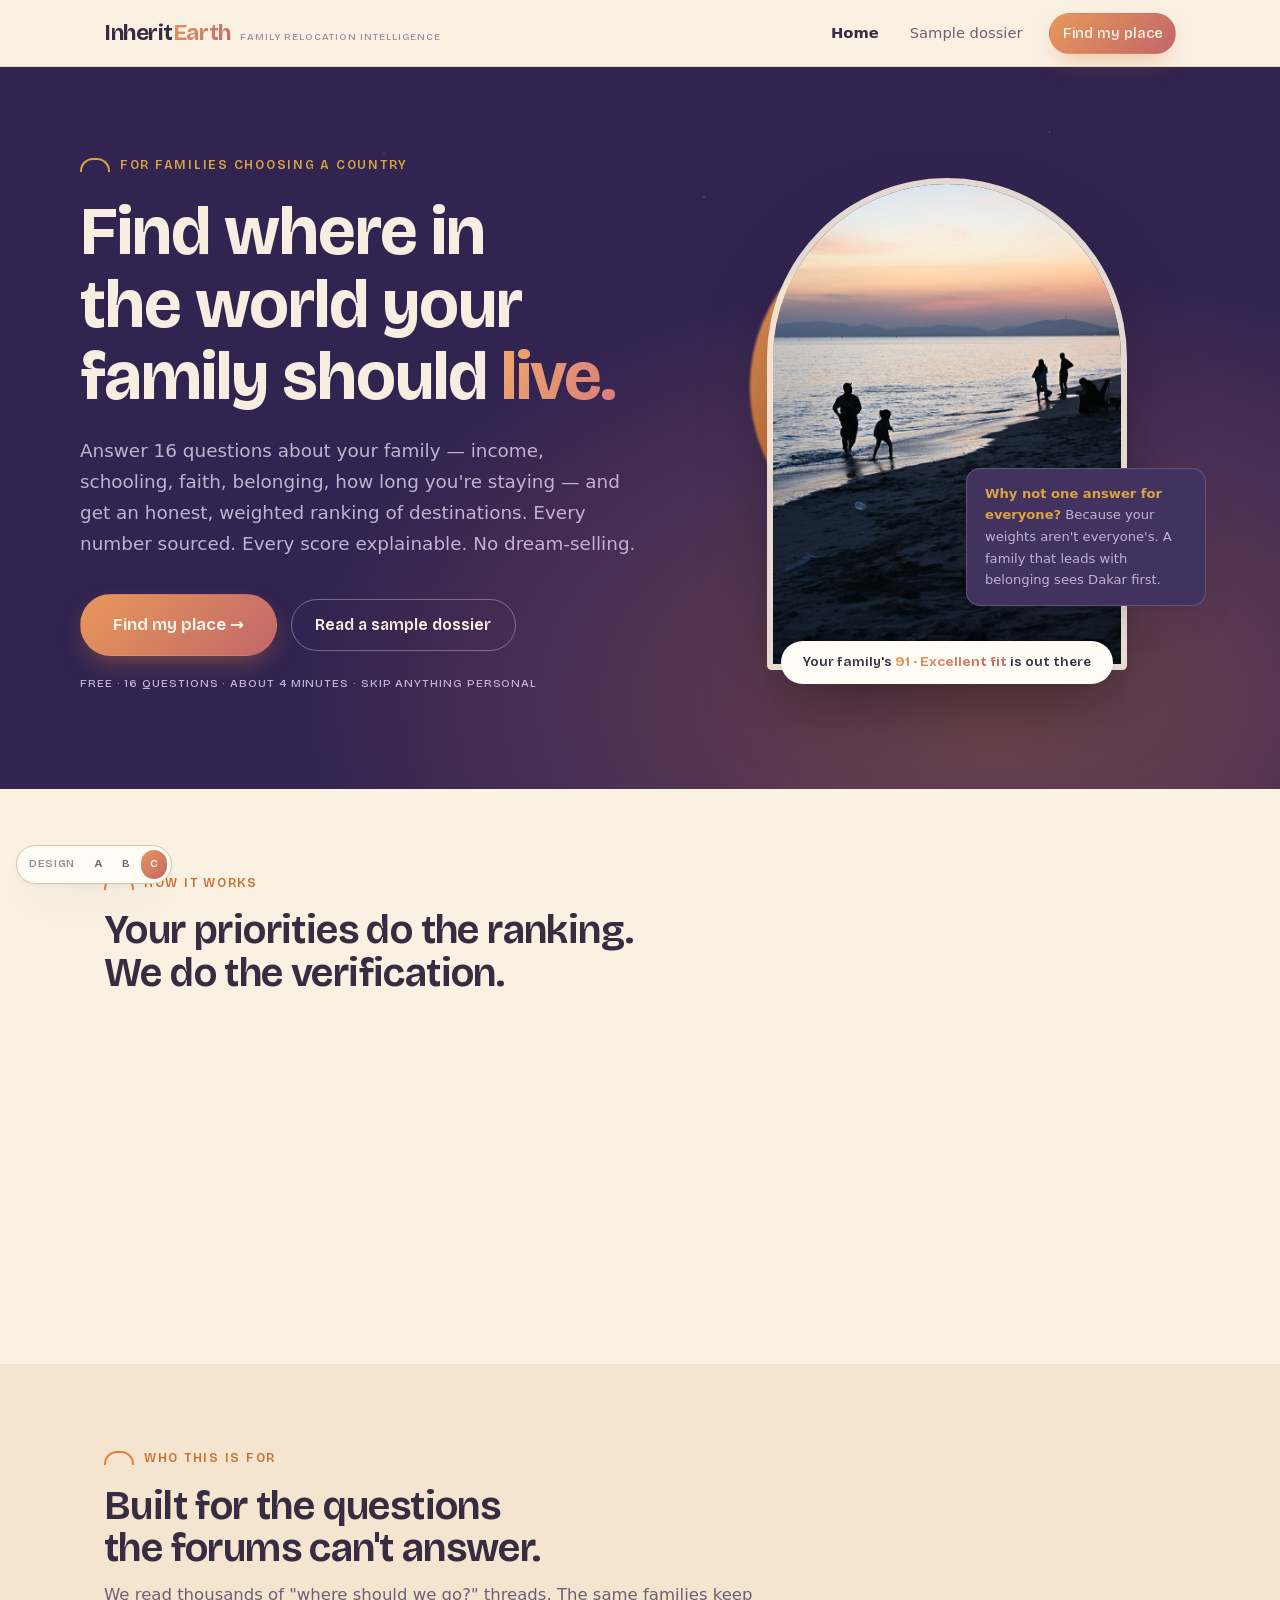
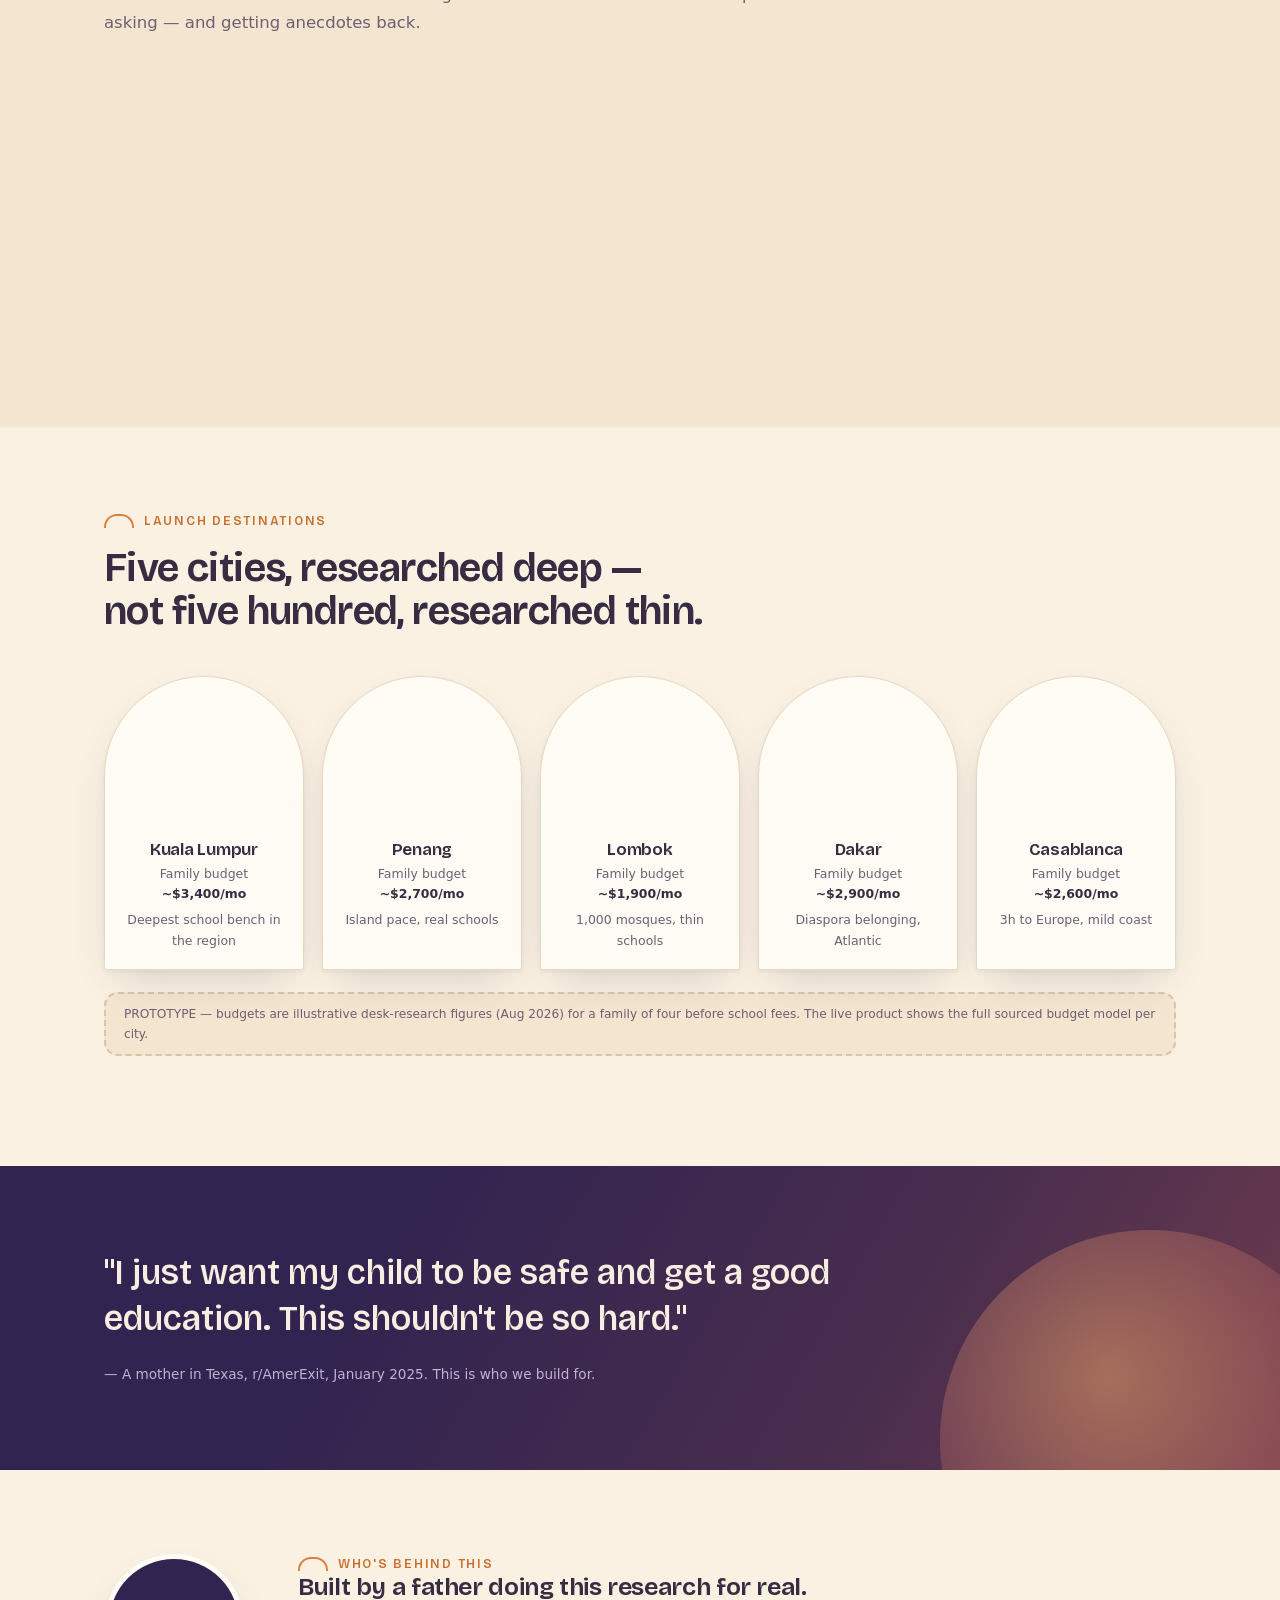
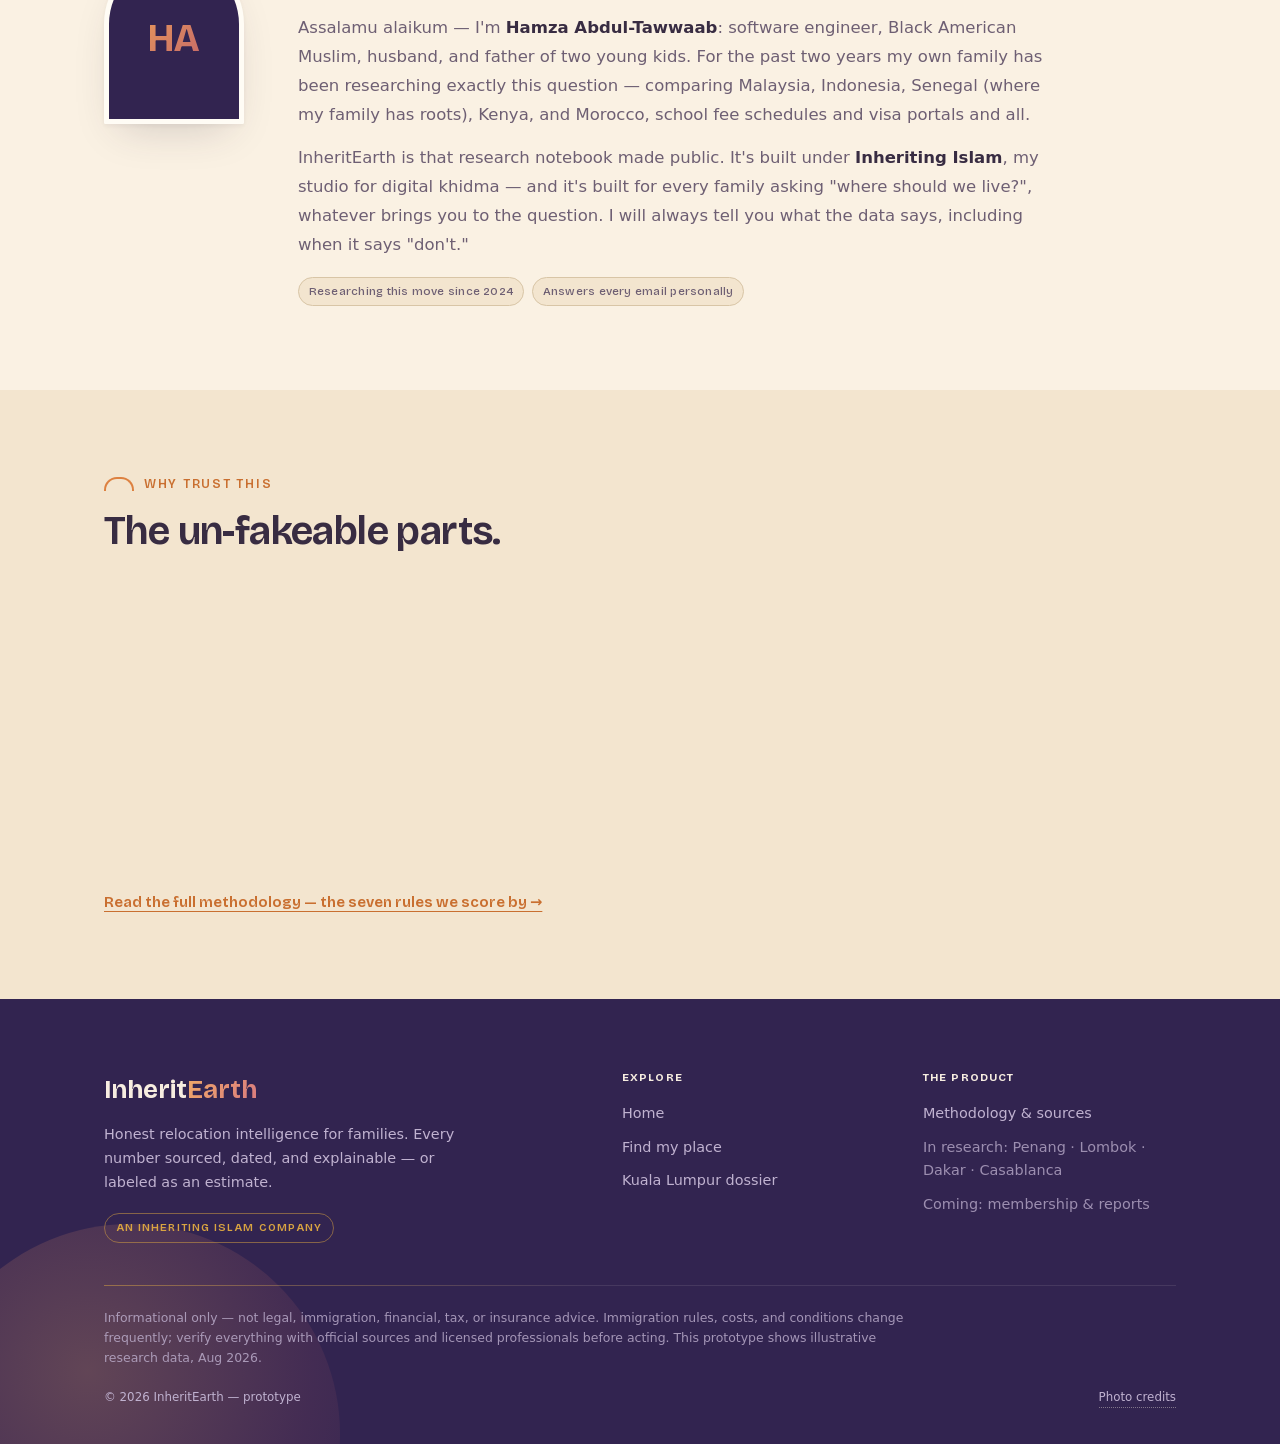
==== v3/index.html @ 04cdaf84 "Two alternate design systems: v2 'Atlas' (dark cartographic + SVG wireframe globe), v3 'Dusk' (maghr" ====
<!doctype html>
<html lang="en">
<head>
<meta charset="utf-8">
<meta name="viewport" content="width=device-width,initial-scale=1">
<title>InheritEarth — Find where in the world your family should live</title>
<meta name="description" content="A personalized relocation intelligence platform for families. Weighted matching across schools, visas, cost, faith community, belonging, healthcare — every number sourced and dated.">
<meta property="og:type" content="website">
<meta property="og:title" content="InheritEarth — Find where in the world your family should live">
<meta property="og:description" content="16 questions. Your priorities. An honest, weighted ranking of destinations — every number sourced and dated. Built for families, including the questions the forums can't answer.">
<meta property="og:url" content="https://inheriting-islam.github.io/inheritearth-prototype/">
<meta property="og:image" content="https://inheriting-islam.github.io/inheritearth-prototype/assets/og.jpg">
<meta property="og:image:width" content="1200">
<meta property="og:image:height" content="630">
<meta name="twitter:card" content="summary_large_image">
<meta name="twitter:title" content="InheritEarth — Find where in the world your family should live">
<meta name="twitter:image" content="https://inheriting-islam.github.io/inheritearth-prototype/assets/og.jpg">
<link rel="icon" href="data:image/svg+xml,<svg xmlns='http://www.w3.org/2000/svg' viewBox='0 0 100 100'><text y='.9em' font-size='90'>🌍</text></svg>">
<link rel="stylesheet" href="styles.css">
<!-- ANALYTICS — uncomment after creating accounts (see README.md):
<script defer data-domain="inheriting-islam.github.io" src="https://plausible.io/js/script.js"></script>
<script>/* PostHog snippet + posthog.init('YOUR_KEY',{api_host:'https://us.i.posthog.com'}) */</script>
-->
</head>
<body class="anim">

<header class="hdr"><div class="wrap hdr-in">
  <button class="logo" data-nav="home" aria-label="InheritEarth home">
    <span class="mark">Inherit<em>Earth</em></span>
    <span class="tag hide-m">Family relocation intelligence</span>
  </button>
  <nav class="nav">
    <button data-nav="home" class="on">Home</button>
    <button data-nav="dossier" class="hide-m">Sample dossier</button>
    <button id="theme-toggle" class="theme-toggle" aria-label="Switch between light and dark theme" title="Switch theme"></button>
    <button data-nav="quiz" class="btn btn-brass" style="margin-left:8px">Find my place</button>
  </nav>
</div></header>

<!-- ============================ HOME ============================ -->
<main id="view-home" class="view active">

  <section class="hero"><div class="wrap hero-in">
    <div>
      <div class="eyebrow">For families choosing a country</div>
      <h1>Find where in the world your family should <em>live.</em></h1>
      <p class="lede">Answer 16 questions about your family — income, schooling, faith, belonging, how long you're staying — and get an honest, weighted ranking of destinations. Every number sourced. Every score explainable. No dream-selling.</p>
      <div class="hero-ctas">
        <button class="btn btn-onever btn-lg" data-nav="quiz">Find my place →</button>
        <button class="btn btn-ghost" data-nav="dossier" style="border-color:rgba(244,239,226,.35);color:var(--on-ever)">Read a sample dossier</button>
      </div>
      <p class="hero-note">FREE · 16 QUESTIONS · ABOUT 4 MINUTES · SKIP ANYTHING PERSONAL</p>
    </div>
    <div class="arch-scene" aria-hidden="true">
      <div class="sun-disc"></div>
      <div class="arch"><img src="../assets/family.jpg" alt=""></div>
      <div class="arch-caption">Your family's <b>91 · Excellent fit</b> is out there</div>
      <div class="hero-badge"><b>Why not one answer for everyone?</b> Because your weights aren't everyone's. A family that leads with belonging sees Dakar first.</div>
    </div>
  </div></section>

  <section class="sec"><div class="wrap">
    <div class="sec-head">
      <div class="eyebrow">How it works</div>
      <h2>Your priorities do the ranking. We do the verification.</h2>
    </div>
    <div class="method">
      <div><b>01 · Answer</b><span>16 questions — family shape, income, schooling, faith, belonging, permanence. Sensitive questions are optional, always.</span></div>
      <div><b>02 · Weigh</b><span>Spend 100 points across 8 pillars. Two families, two different #1s — that's the point.</span></div>
      <div><b>03 · Match</b><span>Cities ranked with the math shown: your points × verified city scores. Deal-breakers exclude cities out loud.</span></div>
      <div><b>04 · Verify</b><span>Every number carries a source and a date. Thin data says "estimated" — it never pretends.</span></div>
    </div>
  </div></section>

  <section class="sec sec-alt"><div class="wrap">
    <div class="sec-head">
      <div class="eyebrow">Who this is for</div>
      <h2>Built for the questions the forums can't answer.</h2>
      <p>We read thousands of "where should we go?" threads. The same families keep asking — and getting anecdotes back.</p>
    </div>
    <div class="who">
      <div class="card"><h3>Muslim families making hijrah</h3>
        <ul><li>Masjid density, Islamic schools, halal-as-default</li><li>"Can we actually stay — and grow old there?"</li><li>Qur'an &amp; Arabic learning for the kids</li></ul></div>
      <div class="card"><h3>Black American families</h3>
        <ul><li>Belonging data from resident families, not tourists</li><li>Schools where your kids are seen, not scrutinized</li><li>Diaspora communities that already exist</li></ul></div>
      <div class="card"><h3>Remote-working parents</h3>
        <ul><li>The real budget — school fees included</li><li>Visas that let kids enroll and spouses work</li><li>Internet, healthcare, and a yard</li></ul></div>
    </div>
  </div></section>

  <section class="sec"><div class="wrap">
    <div class="sec-head">
      <div class="eyebrow">Launch destinations</div>
      <h2>Five cities, researched deep — not five hundred, researched thin.</h2>
    </div>
    <div class="dests">
      <button class="dest" data-nav="dossier"><span class="ph" style="background-image:url('../assets/kl-skyline-sm.jpg')"></span>
        <span class="bd"><h3>Kuala Lumpur</h3><span class="stat">Family budget <b>~$3,400/mo</b></span><span class="stat">Deepest school bench in the region</span></span></button>
      <button class="dest" data-nav="quiz"><span class="ph" style="background-image:url('../assets/penang-sm.jpg')"></span>
        <span class="bd"><h3>Penang</h3><span class="stat">Family budget <b>~$2,700/mo</b></span><span class="stat">Island pace, real schools</span></span></button>
      <button class="dest" data-nav="quiz"><span class="ph" style="background-image:url('../assets/lombok-beach-sm.jpg')"></span>
        <span class="bd"><h3>Lombok</h3><span class="stat">Family budget <b>~$1,900/mo</b></span><span class="stat">1,000 mosques, thin schools</span></span></button>
      <button class="dest" data-nav="quiz"><span class="ph" style="background-image:url('../assets/dakar-sm.jpg')"></span>
        <span class="bd"><h3>Dakar</h3><span class="stat">Family budget <b>~$2,900/mo</b></span><span class="stat">Diaspora belonging, Atlantic</span></span></button>
      <button class="dest" data-nav="quiz"><span class="ph" style="background-image:url('../assets/casablanca-sm.jpg')"></span>
        <span class="bd"><h3>Casablanca</h3><span class="stat">Family budget <b>~$2,600/mo</b></span><span class="stat">3h to Europe, mild coast</span></span></button>
    </div>
    <p class="proto-note" style="margin-top:22px">PROTOTYPE — budgets are illustrative desk-research figures (Aug 2026) for a family of four before school fees. The live product shows the full sourced budget model per city.</p>
  </div></section>

  <section class="sec quoteband"><div class="wrap">
    <blockquote>"I just want my child to be safe and get a good education. This shouldn't be so hard."</blockquote>
    <cite>— A mother in Texas, r/AmerExit, January 2025. This is who we build for.</cite>
  </div></section>

  <section class="sec" id="founder"><div class="wrap founder-in">
    <div class="avatar" aria-hidden="true"><span>HA</span></div>
    <div>
      <div class="eyebrow">Who's behind this</div>
      <h2>Built by a father doing this research for real.</h2>
      <p class="founder-p">Assalamu alaikum — I'm <b>Hamza Abdul-Tawwaab</b>: software engineer, Black American Muslim, husband, and father of two young kids. For the past two years my own family has been researching exactly this question — comparing Malaysia, Indonesia, Senegal (where my family has roots), Kenya, and Morocco, school fee schedules and visa portals and all.</p>
      <p class="founder-p">InheritEarth is that research notebook made public. It's built under <b>Inheriting Islam</b>, my studio for digital khidma — and it's built for every family asking "where should we live?", whatever brings you to the question. I will always tell you what the data says, including when it says "don't."</p>
      <div class="founder-chips">
        <span class="chip">Researching this move since 2024</span>
        <span class="chip">Answers every email personally</span>
      </div>
    </div>
  </div></section>

  <section class="sec sec-alt" id="methodology"><div class="wrap">
    <div class="sec-head">
      <div class="eyebrow">Why trust this</div>
      <h2>The un-fakeable parts.</h2>
    </div>
    <div class="grid3">
      <div class="card"><div class="stepnum">a.</div><h3>Receipts on every number</h3><p>School fees link to the school. Visa rules link to the government. Rents link to real listings. Each with a "verified" date that tells you how fresh it is.</p></div>
      <div class="card"><div class="stepnum">b.</div><h3>Honesty about thin data</h3><p>Where our data is thin — new city, small community sample — the score says "estimated" and the confidence drops. We'd rather rank lower than invent certainty.</p></div>
      <div class="card"><div class="stepnum">c.</div><h3>Exclusions, out loud</h3><p>If a city fails your deal-breakers, we don't quietly bury it. We tell you exactly why: "excluded — no accredited international school verified."</p></div>
    </div>
    <p style="margin-top:26px"><button class="rlink" data-nav="method">Read the full methodology — the seven rules we score by →</button></p>
  </div></section>

  <footer class="ftr"><div class="wrap">
    <div class="ftr-top">
      <div class="ftr-brand">
        <div class="mark">Inherit<em>Earth</em></div>
        <p class="ftr-tag">Honest relocation intelligence for families. Every number sourced, dated, and explainable — or labeled as an estimate.</p>
        <span class="co">An Inheriting Islam company</span>
      </div>
      <nav class="ftr-col" aria-label="Explore">
        <b>Explore</b>
        <button data-nav="home">Home</button>
        <button data-nav="quiz">Find my place</button>
        <button data-nav="dossier">Kuala Lumpur dossier</button>
      </nav>
      <div class="ftr-col">
        <b>The product</b>
        <button data-nav="method">Methodology &amp; sources</button>
        <span>In research: Penang · Lombok · Dakar · Casablanca</span>
        <span>Coming: membership &amp; reports</span>
      </div>
    </div>
    <div class="ftr-div" role="presentation"></div>
    <p class="ftr-legal">Informational only — not legal, immigration, financial, tax, or insurance advice. Immigration rules, costs, and conditions change frequently; verify everything with official sources and licensed professionals before acting. This prototype shows illustrative research data, Aug 2026.</p>
    <div class="ftr-bottom">
      <span>© 2026 InheritEarth — prototype</span>
      <details class="credits">
        <summary>Photo credits</summary>
        <p>Via Wikimedia Commons: Walkerssk (CC0) · IQRemix (CC BY-SA 2.0) · CEphoto, Uwe Aranas (CC BY-SA 3.0) · Milei.vencel (CC BY-SA 3.0) · yeowatzup (CC BY 2.0) · Lasthib (CC0) · Vyacheslav Argenberg (CC BY 4.0) · Jeff Attaway (CC BY 2.0) · Milamber's portfolio (CC BY 2.0) · Timothy A. Gonsalves (CC BY-SA 4.0) · PattayaPatrol (CC BY-SA 4.0) · Jpatokal (CC BY-SA 4.0)</p>
      </details>
    </div>
  </div></footer>
</main>

<!-- ============================ QUIZ ============================ -->
<main id="view-quiz" class="view">
  <div class="qbar"><i id="qbar" style="width:0"></i></div>
  <div class="quiz-shell wrap">
    <div class="qmeta"><span id="qmeta-left"></span><span id="qmeta-right"></span></div>
    <div class="qbody" id="qcontent"></div>
    <div class="qnav">
      <div><button class="btn btn-ghost" id="q-back">← Back</button></div>
      <div id="qnav-right" style="display:flex;gap:14px;align-items:center">
        <button class="qskip" id="q-skip">Prefer not to say — skip</button>
        <button class="btn btn-brass" id="q-next">Continue →</button>
      </div>
    </div>
  </div>
</main>

<!-- ============================ RESULTS ============================ -->
<main id="view-results" class="view"><div id="res-wrap"></div></main>

<!-- ============================ DOSSIER ============================ -->
<main id="view-dossier" class="view">
  <section class="doss-hero" style="background-image:url('../assets/kl-skyline.jpg')"><div class="wrap">
    <div class="eyebrow" style="color:var(--brass)">City dossier · Malaysia</div>
    <h1>Kuala Lumpur</h1>
    <p class="sub">The deepest family toolkit in the Muslim world: 30+ international schools, JCI hospitals, English everywhere, and a visa menu that actually includes families.</p>
    <div class="chips">
      <span class="chip"><span class="tick">✓</span> Updated Aug 2026</span>
      <span class="chip"><span class="tick">✓</span> Human-reviewed Jul 2026</span>
      <span class="chip">Sample dossier — prototype data</span>
    </div>
  </div></section>

  <nav class="subnav"><div class="wrap subnav-in">
    <a href="#d-snapshot">Snapshot</a><a href="#d-budget">Family budget</a><a href="#d-schools">Schools</a><a href="#d-visas">Visas</a><a href="#d-health">Healthcare</a><a href="#d-muslim">Muslim life</a><a href="#d-belong">Belonging</a><a href="#d-honest">The honest take</a>
  </div></nav>

  <section class="dsec" id="d-snapshot"><div class="wrap">
    <div class="eyebrow">Snapshot</div>
    <h2>The numbers a family actually needs first.</h2>
    <div class="stats">
      <div class="stat-t"><div class="n">~$3,400<span style="font-size:1rem;color:var(--ink-3)">/mo</span></div><div class="l">Realistic family-of-4 budget incl. mid-tier int'l school</div><span class="chip"><span class="tick">✓</span> model · Aug 2026</span></div>
      <div class="stat-t"><div class="n">30+</div><div class="l">International schools in metro KL</div><span class="chip">fee database in progress</span></div>
      <div class="stat-t"><div class="n">$900–1,400</div><div class="l">3-bedroom family rental, expat-favorite neighborhoods</div><span class="chip">12 listings sampled</span></div>
      <div class="stat-t"><div class="n">3</div><div class="l">JCI-accredited hospitals with pediatrics + NICU</div><span class="chip"><span class="tick">✓</span> verified</span></div>
    </div>
    <div class="callout"><b>The one number that surprises everyone:</b> housing is cheap; schooling is not. Top-tier international schools run RM80,000–180,000 (~$17k–38k) per child per year. The mid-tier is where most expat families actually land — and that's the tier our budget models use.</div>
  </div></section>

  <section class="dsec" id="d-budget"><div class="wrap">
    <div class="eyebrow">Family budget</div>
    <h2>A real month, family of four.</h2>
    <p class="intro">Two kids in a mid-tier international school, 3BR in a family neighborhood, one car. Western-comfort groceries, not austerity.</p>
    <div class="tbl-wrap"><table>
      <thead><tr><th>Line item</th><th>Notes</th><th style="text-align:right">USD / month</th></tr></thead>
      <tbody>
        <tr><td>Rent — 3BR condo<span class="sub">Mont Kiara / TTDI / Desa ParkCity band</span></td><td>Pool, gym, guarded — standard in this band</td><td class="num">$1,150</td></tr>
        <tr><td>School fees — 2 children<span class="sub">Mid-tier international (annual ÷ 12)</span></td><td>Top tier would add $1,500–2,500/mo</td><td class="num">$1,300</td></tr>
        <tr><td>Groceries &amp; eating out</td><td>Halal is the default, not a hunt</td><td class="num">$620</td></tr>
        <tr><td>Car + fuel + Grab</td><td>KL is a driving city; school-run traffic is real</td><td class="num">$260</td></tr>
        <tr><td>Utilities, internet, phones</td><td>500Mbps fibre widely available</td><td class="num">$150</td></tr>
        <tr><td>Health insurance — family</td><td>Regional private plan, mid coverage</td><td class="num">$240</td></tr>
        <tr><td>Everything else<span class="sub">Activities, help, buffer</span></td><td></td><td class="num">$300</td></tr>
        <tr class="total"><td>Realistic total</td><td>Without international school: ~$2,450</td><td class="num">~$4,020</td></tr>
      </tbody>
    </table></div>
    <p class="proto-note">PROTOTYPE FIGURES — desk research, Aug 2026. Live product: every line links to its listing sample or fee schedule, with history.</p>
  </div></section>

  <section class="dsec" id="d-schools"><div class="wrap">
    <div class="eyebrow">Schools</div>
    <h2>The deepest school bench in the region — priced in tiers.</h2>
    <div class="tbl-wrap"><table>
      <thead><tr><th>School</th><th>Curriculum</th><th>Character</th><th style="text-align:right">Annual fees*</th></tr></thead>
      <tbody>
        <tr><td>Alice Smith School<span class="sub">Est. 1946</span></td><td>British</td><td>The legacy name; long waitlists</td><td class="num">RM 90k–160k</td></tr>
        <tr><td>ISKL<span class="sub">Ampang Hilir</span></td><td>American / IB</td><td>Biggest campus, strongest IB results</td><td class="num">RM 120k–190k</td></tr>
        <tr><td>Garden International</td><td>British</td><td>Academic, Mont Kiara convenience</td><td class="num">RM 75k–145k</td></tr>
        <tr><td>Nexus International</td><td>IB</td><td>Tech-forward, boarding option</td><td class="num">RM 60k–120k</td></tr>
        <tr><td>Sri KL / Nobel band<span class="sub">The value tier</span></td><td>British / national+</td><td>Where budget-minded expats actually enroll</td><td class="num">RM 25k–45k</td></tr>
        <tr><td>International Islamic School<span class="sub">IIUM-linked</span></td><td>Cambridge + Islamic studies</td><td>Qur'an, Arabic, and IGCSEs under one roof</td><td class="num">RM 18k–32k</td></tr>
      </tbody>
    </table></div>
    <p class="proto-note">*Ranges from published 2026–27 fee schedules and school contact, rounded — always confirm with the school. Live product: full sortable database, USD toggle, enrollment fees included.</p>
    <div class="callout"><b>The hack the forums whisper:</b> licensed teachers get major tuition discounts — sometimes free places — for their own children at hiring schools. If one parent can teach, the math changes completely.</div>
  </div></section>

  <section class="dsec" id="d-visas"><div class="wrap">
    <div class="eyebrow">Visas &amp; residency</div>
    <h2>Three real routes for families — and what each is for.</h2>
    <div class="visa-cards">
      <div class="vcard"><h3>MM2H (Silver) <span class="fit">Long-haul families</span></h3>
        <ul><li>Fixed deposit: <b>US$150,000</b></li><li>Pass length: <b>5 years, renewable</b></li><li>Kids can study: <b>Yes</b></li><li>Spouse can work: <b>No (separate permit)</b></li><li>Path to PR: <b>Discretionary, slow</b></li></ul>
        <span class="chip"><span class="tick">✓</span> Verify · official MM2H portal ↗</span></div>
      <div class="vcard"><h3>DE Rantau <span class="fit">Remote workers</span></h3>
        <ul><li>Income floor: <b>~US$24,000/yr</b> (remote)</li><li>Pass length: <b>12 months, renewable once</b></li><li>Dependents: <b>Yes</b></li><li>Kids can study: <b>Yes (int'l schools)</b></li><li>Path to PR: <b>None — a trial run, not a home</b></li></ul>
        <span class="chip"><span class="tick">✓</span> Verify · MDEC DE Rantau ↗</span></div>
      <div class="vcard"><h3>Employment Pass <span class="fit no">If you're hired</span></h3>
        <ul><li>Requires: <b>Malaysian employer sponsor</b></li><li>Dependents: <b>Yes, with schooling</b></li><li>Spouse work: <b>Possible via own permit</b></li><li>Stability: <b>Tied to the job</b></li></ul>
        <span class="chip"><span class="tick">✓</span> Verify · ESD Malaysia ↗</span></div>
    </div>
    <div class="callout"><b>The permanence question, answered straight:</b> Malaysia will let your family live well for decades — but permanent residency is discretionary and citizenship is rare. If "we need somewhere we can grow old with certainty" is your deal-breaker, weight residency high and read your results accordingly. We will never blur this.</div>
  </div></section>

  <section class="dsec" id="d-health"><div class="wrap">
    <div class="eyebrow">Healthcare</div>
    <h2>The region's safety net — in English.</h2>
    <div class="two-col">
      <div class="card"><h3>What we verified</h3><p>Gleneagles KL, Prince Court, and Pantai carry JCI accreditation with 24/7 pediatric emergency, NICU capability, and English-speaking staff. Routine pediatric visits run $15–40; a family regional insurance plan $200–300/month. Medical tourism volume keeps standards market-tested.</p></div>
      <div class="card"><h3>What to weigh</h3><p>Public hospitals are competent but crowded and Bahasa-first. Complex chronic care means the private system — insure accordingly. Haze weeks (usually Sep–Oct) matter for asthmatic kids; we track AQI seasonality in the live product.</p></div>
    </div>
  </div></section>

  <section class="dsec" id="d-muslim"><div class="wrap">
    <div class="eyebrow">Muslim life</div>
    <h2>Not accommodation — atmosphere.</h2>
    <div class="two-col">
      <div>
        <p class="intro" style="margin-bottom:14px">The azan is ambient. Halal is the default at every table. Eid empties the city twice a year, schools plan around Ramadan, and every neighborhood keeps a surau within walking distance. For families coming from places where practicing takes planning, the change is the point.</p>
        <div class="commrep" style="margin-top:8px">
          <div class="head"><h3>What families report</h3><span class="chip">Compiled from first-person accounts in public communities, 2023–26 · resident survey underway</span></div>
          <blockquote>"My kids learned more Qur'an in one year of school here than in five years of weekend classes back home."</blockquote>
          <p class="attr">US family, 3 years in KL — community interview</p>
          <blockquote>"There are tons of masjids, halal food everywhere... if you have any questions about Malaysia, you can ask me."</blockquote>
          <p class="attr">Malaysian local, r/MuslimLounge thread, 2023</p>
        </div>
      </div>
      <div><img src="../assets/masjid.jpg" alt="Putra Mosque, Putrajaya" style="border-radius:14px;height:100%;object-fit:cover" loading="lazy"></div>
    </div>
  </div></section>

  <section class="dsec" id="d-belong"><div class="wrap">
    <div class="eyebrow">Belonging</div>
    <h2>The Black-family experience, reported by Black families.</h2>
    <div class="commrep">
      <div class="head"><h3>Community-reported — not a score we invented</h3><span class="chip warn">9 sourced public accounts so far · below our n=10 scoring bar — shown as testimony, not a number</span></div>
      <p style="color:var(--ink-2);font-size:.95rem;margin-bottom:6px">What those accounts describe: curiosity more than hostility; an American accent that reads before skin color in most interactions; a small but real Black American community anchored around int'l schools and remote-work circles. Colorism exists in local contexts — described as "noticed, not targeted." Resident interviews are underway before this ever becomes a scored pillar.</p>
      <blockquote>"It's the difference between someone hating you and being annoyed by you... they won't need to hear you speak."</blockquote>
      <p class="attr">Comparative framing from a Black American expat discussion, r/AmerExit, 2024</p>
    </div>
  </div></section>

  <section class="dsec" id="d-honest"><div class="wrap">
    <div class="honest">
      <h3>The honest take — what the brochures skip</h3>
      <p>The heat is not a vibe, it's a constraint: outdoor life happens before 10am and after 5pm, and one family in our threads left after six months because of it. Traffic will shape where you live more than any neighborhood ranking — pick the school first, then live near it. Top-tier school fees rival Western private schools, and they rise every year. And you will likely always be a resident, not a citizen: Malaysia is generous with welcome and stingy with permanence.</p>
      <p>If those four things are priced in, almost every family we've studied who chose KL stayed — or left for Penang.</p>
    </div>
    <div class="doss-cta">
      <button class="btn btn-brass btn-lg" data-nav="quiz">See how KL scores for <em style="font-style:italic">your</em> family →</button>
      <span class="chip"><span class="tick">✓</span> Every claim above gets a source link in the live product</span>
    </div>
  </div></section>
</main>

<!-- ============================ METHODOLOGY ============================ -->
<main id="view-method" class="view">
  <section class="meth-hero"><div class="wrap">
    <div class="eyebrow" style="color:var(--brass)">Methodology &amp; sources</div>
    <h1>The rules we score by.</h1>
    <p>A ranking you can't interrogate is a vibe with decimals. These are the operating rules behind every number on this site — they are the product.</p>
  </div></section>
  <section class="sec"><div class="wrap">
    <div class="rule"><span class="no">01</span><div><h3>Your weights do the ranking — we never editorialize the order.</h3><p>Every match score is your 100-point allocation multiplied by city pillar scores, summed. Two families get two different rankings from identical data. The math is shown on every card under "Why this score?" — no hidden adjustments, no sponsored placement, ever.</p></div></div>
    <div class="rule"><span class="no">02</span><div><h3>Every fact carries a source and a date.</h3><p>Visa rules cite the government portal. School fees cite the school's published schedule. Rents cite sampled listings. Each carries a "verified" date; when a fact ages past our freshness bar — 6 months for visas, 12 for fees and healthcare — it's flagged stale until re-checked by a human.</p></div></div>
    <div class="rule"><span class="no">03</span><div><h3>Thin data says so. Out loud.</h3><p>Where our data is thin, the score is labeled "estimated," drawn with a hatched bar, and the city's confidence rating drops. We'd rather rank lower than invent certainty. Missing data is never silently scored as average-and-hidden.</p></div></div>
    <div class="rule"><span class="no">04</span><div><h3>Lived-experience data needs at least 10 independent reports before it becomes a number.</h3><p>Community experience — Muslim life quality, Black-family belonging — is real data, but below 10 independent resident reports we show testimony with sourcing, never a score. Above the bar, the count and date range are displayed with the number.</p></div></div>
    <div class="rule"><span class="no">05</span><div><h3>Deal-breakers exclude cities publicly.</h3><p>If a destination fails your hard constraints — no accredited international school, budget exceeded with school fees included — it's excluded with the exact reason stated, not quietly dropped. An excluded city with a great score is our honesty working as intended.</p></div></div>
    <div class="rule"><span class="no">06</span><div><h3>We publish information, not advice.</h3><p>Nothing here is legal, immigration, tax, or financial advice, and match results are destinations to research — not visas you qualify for. For your specific case, always verify with official sources and licensed professionals. We link both, everywhere.</p></div></div>
    <div class="rule"><span class="no">07</span><div><h3>Prototype status, stated plainly.</h3><p>This is a working prototype: five launch cities, scores built from desk research (Aug 2026), quotes drawn from cited public community threads, resident survey in progress. Anything not yet verified to the standard above is labeled — and the live product ships with the receipts visible on every number.</p></div></div>
    <div class="doss-cta" style="padding-top:26px"><button class="btn btn-brass btn-lg" data-nav="quiz">See it work — find my place →</button></div>
  </div></section>
</main>

<nav class="vswitch" aria-label="Design versions"><span>Design</span><a href="../">A</a><a href="../v2/">B</a><a href="./" class="cur">C</a></nav>
<div class="toast" id="toast" role="status"></div>
<script src="../src/app.js"></script>
</body>
</html>
---- v3/styles.css ----
/* ============ InheritEarth — VERSION C "DUSK" ============
   Committed light. Maghrib palette: sand paper, indigo-plum dusk, apricot & rose.
   Bricolage Grotesque display, arches, pills, soft depth. Human and hopeful. */
:root{
  --bg:#FAF1E3; --alt:#F3E5CF; --card:#FFFCF5;
  --ink:#382C42; --ink-2:#6E5F73; --ink-3:#9A8C9E;
  --dusk:#322450; --dusk-2:#42325F; --on-dusk:#F7EDE0; --on-dusk-2:#C0B2D0;
  --apricot:#DD8140; --apricot-2:#C96F30; --rose:#C2666A; --gold:#D9A441;
  --line:#E8D9C0; --line-2:#D8C5A6;
  --ok:#4E8F5B; --warn:#B4593A; --mute:#9A8C9E;
  --r:22px; --r-sm:14px;
  --shadow:0 2px 4px rgba(56,44,66,.05),0 18px 44px -16px rgba(56,44,66,.22);
  --disp:'Bricolage Grotesque',system-ui,sans-serif;
  --sans:system-ui,-apple-system,'Segoe UI',sans-serif;
  --sun:linear-gradient(135deg,#E8985A,#C2666A);
}
@font-face{font-family:'Bricolage Grotesque';src:url('../assets/bricolage.woff2') format('woff2');font-weight:300 800;font-display:swap}

*{box-sizing:border-box;margin:0}
html{scroll-behavior:smooth}
html,body{overflow-x:clip}
body{background:var(--bg);color:var(--ink);font-family:var(--sans);font-size:16.5px;line-height:1.65;-webkit-font-smoothing:antialiased}
img{max-width:100%;display:block}
a{color:var(--apricot-2)}
button{font:inherit;cursor:pointer;color:inherit;background:none;border:0}
h1,h2,h3{font-family:var(--disp);font-weight:640;line-height:1.06;text-wrap:balance;letter-spacing:-.015em}
.wrap{max-width:1120px;margin:0 auto;padding:0 24px}
.view{display:none}.view.active{display:block}
:focus-visible{outline:3px solid var(--apricot);outline-offset:2px;border-radius:8px}
@media (prefers-reduced-motion: reduce){*,*::before,*::after{animation:none!important;transition:none!important}}
.theme-toggle{display:none}

/* ---- soft primitives ---- */
.chip{display:inline-flex;align-items:center;gap:.45em;font-family:var(--disp);font-weight:500;font-size:.72rem;letter-spacing:.02em;color:var(--ink-2);background:var(--alt);border:1px solid var(--line-2);border-radius:999px;padding:.32em .85em;white-space:nowrap}
.chip .tick{color:var(--ok);font-weight:700}
.chip.warn{color:var(--warn)}
.eyebrow{font-family:var(--disp);font-weight:600;font-size:.78rem;letter-spacing:.14em;text-transform:uppercase;color:var(--apricot-2);display:flex;align-items:center;gap:.8em}
.eyebrow::before{content:"";width:26px;height:12px;border-radius:13px 13px 0 0;border:2.5px solid var(--apricot);border-bottom:0}
.conf{display:inline-block;font-family:var(--disp);font-weight:500;font-size:.7rem;padding:.2em .7em;border-radius:999px;border:1.5px solid var(--line-2)}
.conf.hi{color:var(--ok);border-color:color-mix(in srgb,var(--ok) 50%,transparent)}
.conf.med{color:var(--warn);border-color:color-mix(in srgb,var(--warn) 50%,transparent)}
.conf.lo{color:var(--mute)}

/* ---- header ---- */
.hdr{position:sticky;top:0;z-index:50;background:color-mix(in srgb,var(--bg) 90%,transparent);backdrop-filter:blur(10px);border-bottom:1px solid var(--line)}
.hdr-in{display:flex;align-items:center;justify-content:space-between;height:66px}
.logo{display:flex;align-items:baseline;gap:.55em;padding:0}
.logo .mark{font-family:var(--disp);font-weight:700;font-size:1.4rem;letter-spacing:-.02em}
.logo .mark em{font-style:normal;background:var(--sun);-webkit-background-clip:text;background-clip:text;color:transparent}
.logo .tag{font-family:var(--disp);font-weight:500;font-size:.62rem;letter-spacing:.1em;text-transform:uppercase;color:var(--ink-3)}
.nav{display:flex;gap:6px;align-items:center}
.nav button{padding:.5em .85em;border-radius:999px;color:var(--ink-2);font-size:.92rem;font-weight:500}
.nav button:hover{color:var(--ink);background:var(--alt)}
.nav button.on{color:var(--ink);font-weight:650}
.btn{display:inline-flex;align-items:center;justify-content:center;gap:.5em;border-radius:999px;padding:.78em 1.5em;font-weight:650;font-size:.98rem;font-family:var(--disp);border:1.5px solid transparent;transition:transform .15s ease,box-shadow .15s ease}
.btn:hover{transform:translateY(-1px)}
.btn:active{transform:translateY(1px)}
.btn-brass,.nav button.btn-brass{background:var(--sun);color:#FFF6EA;box-shadow:0 10px 24px -8px rgba(221,129,64,.5)}
.btn-brass:hover,.nav button.btn-brass:hover{color:#FFF6EA;filter:brightness(1.05)}
.btn-onever{background:var(--sun);color:#FFF6EA;box-shadow:0 10px 24px -8px rgba(221,129,64,.5)}
.btn-onever:hover{filter:brightness(1.05)}
.btn-ghost{border-color:var(--line-2);color:var(--ink)}
.btn-ghost:hover{background:var(--alt)}
.btn-lg{padding:.95em 1.9em;font-size:1.05rem}

/* ---- hero: dusk sky with sun + arch ---- */
.hero{background:var(--dusk);color:var(--on-dusk);position:relative;overflow:hidden}
.hero::before{content:"";position:absolute;inset:0;background:
  radial-gradient(1000px 620px at 78% 88%,rgba(221,129,64,.34),rgba(194,102,106,.16) 45%,transparent 70%),
  radial-gradient(2px 2px at 12% 22%,rgba(247,237,224,.6),transparent 55%),
  radial-gradient(1.5px 1.5px at 30% 12%,rgba(247,237,224,.5),transparent 55%),
  radial-gradient(2px 2px at 55% 18%,rgba(247,237,224,.4),transparent 55%),
  radial-gradient(1.5px 1.5px at 82% 9%,rgba(247,237,224,.5),transparent 55%),
  radial-gradient(2px 2px at 68% 30%,rgba(247,237,224,.35),transparent 55%)}
.hero-in{position:relative;display:grid;grid-template-columns:1.05fr .95fr;gap:56px;padding:88px 0 96px;align-items:center}
.hero .eyebrow{color:var(--gold)}
.hero .eyebrow::before{border-color:var(--gold)}
.hero h1{font-size:clamp(2.6rem,5.6vw,4.3rem);margin:20px 0 22px;font-weight:700}
.hero h1 em{font-style:normal;background:linear-gradient(120deg,#F0A868,#D97B7F);-webkit-background-clip:text;background-clip:text;color:transparent}
.hero .lede{font-size:1.15rem;line-height:1.68;color:var(--on-dusk-2);max-width:32em;margin-bottom:34px}
.hero-ctas{display:flex;gap:14px;flex-wrap:wrap;align-items:center}
.hero-ctas .btn-ghost{border-color:rgba(247,237,224,.35)!important;color:var(--on-dusk)!important}
.hero-note{font-family:var(--disp);font-weight:500;font-size:.72rem;letter-spacing:.08em;color:var(--on-dusk-2);margin-top:18px;text-transform:uppercase}
/* arch composition */
.arch-scene{position:relative;display:flex;justify-content:center;min-height:480px;align-items:flex-end}
.sun-disc{position:absolute;width:340px;height:340px;border-radius:50%;background:radial-gradient(circle at 40% 35%,#F2B078,#DD8140 55%,#C2666A);top:8%;left:50%;transform:translateX(-58%);filter:blur(1px);opacity:.95;animation:sunrise 2.2s ease-out}
@keyframes sunrise{from{transform:translateX(-58%) translateY(60px);opacity:0}to{transform:translateX(-58%) translateY(0);opacity:.95}}
.arch{position:relative;width:min(360px,86%);aspect-ratio:3/4.1;border-radius:999px 999px 26px 26px;overflow:hidden;border:6px solid rgba(247,237,224,.9);box-shadow:0 40px 80px -24px rgba(0,0,0,.55)}
.arch img{width:100%;height:100%;object-fit:cover}
.arch-caption{position:absolute;bottom:-14px;left:50%;transform:translateX(-50%);background:var(--card);color:var(--ink);border-radius:999px;padding:10px 22px;font-family:var(--disp);font-weight:600;font-size:.85rem;box-shadow:var(--shadow);white-space:nowrap}
.arch-caption b{background:var(--sun);-webkit-background-clip:text;background-clip:text;color:transparent}
.hero-badge{position:absolute;right:-6px;bottom:64px;background:var(--dusk-2);border:1px solid rgba(247,237,224,.18);color:var(--on-dusk-2);border-radius:var(--r-sm);padding:14px 18px;font-size:.82rem;max-width:240px;box-shadow:var(--shadow)}
.hero-badge b{color:var(--gold)}

/* ---- sections ---- */
.sec{padding:84px 0}
.sec-head{max-width:660px;margin-bottom:44px}
.sec-head h2{font-size:clamp(1.8rem,3.4vw,2.5rem);margin-top:16px}
.sec-head p{color:var(--ink-2);margin-top:12px}
.sec-alt{background:var(--alt)}
.grid3{display:grid;grid-template-columns:repeat(3,1fr);gap:22px}
.card{background:var(--card);border:1px solid var(--line);border-radius:var(--r);padding:28px;box-shadow:var(--shadow)}
.card h3{font-size:1.2rem;margin-bottom:10px}
.card p{color:var(--ink-2);font-size:.95rem}
.stepnum{font-family:var(--disp);font-weight:700;font-size:1.5rem;background:var(--sun);-webkit-background-clip:text;background-clip:text;color:transparent;margin-bottom:12px}
.method{display:grid;grid-template-columns:repeat(4,1fr);gap:18px}
.method>div{background:var(--card);border:1px solid var(--line);border-radius:var(--r);padding:24px;box-shadow:var(--shadow)}
.method b{display:block;font-family:var(--disp);font-weight:700;font-size:.78rem;letter-spacing:.08em;text-transform:uppercase;background:var(--sun);-webkit-background-clip:text;background-clip:text;color:transparent;margin-bottom:8px}
.method span{font-size:.9rem;color:var(--ink-2)}
.who{display:grid;grid-template-columns:repeat(3,1fr);gap:22px}
.who .card{border-radius:999px 999px var(--r) var(--r);padding-top:40px;text-align:center}
.who ul{margin:14px 0 0;padding:0;list-style:none;display:grid;gap:8px;text-align:left}
.who li{font-size:.9rem;color:var(--ink-2);padding-left:1.3em;position:relative}
.who li::before{content:"☾";position:absolute;left:0;color:var(--apricot);font-size:.8em;top:.2em}
.dests{display:grid;grid-template-columns:repeat(5,1fr);gap:18px}
.dest{background:var(--card);border:1px solid var(--line);border-radius:999px 999px var(--r) var(--r);overflow:hidden;text-align:center;padding:0 0 6px;display:flex;flex-direction:column;box-shadow:var(--shadow);transition:transform .18s ease}
.dest:hover{transform:translateY(-5px)}
.dest .ph{height:150px;background-size:cover;background-position:center}
.dest .bd{padding:14px 14px 12px;display:grid;gap:5px}
.dest h3{font-size:1.05rem}
.dest .stat{font-size:.78rem;color:var(--ink-2)}
.dest .stat b{color:var(--ink)}
.quoteband{background:linear-gradient(120deg,var(--dusk) 30%,#4A2E4E 70%,#6E3B4C);color:var(--on-dusk);position:relative;overflow:hidden}
.quoteband::before{content:"";position:absolute;right:-80px;bottom:-180px;width:420px;height:420px;border-radius:50%;background:radial-gradient(circle at 40% 35%,rgba(240,168,104,.5),rgba(194,102,106,.25) 60%,transparent)}
.quoteband blockquote{font-family:var(--disp);font-weight:560;font-size:clamp(1.5rem,3vw,2.15rem);line-height:1.32;max-width:22em;position:relative}
.quoteband cite{display:block;margin-top:22px;font-style:normal;font-size:.85rem;color:var(--on-dusk-2);position:relative}
/* founder */
.founder-in{display:grid;grid-template-columns:150px 1fr;gap:44px;align-items:start}
.avatar{width:140px;height:170px;border-radius:999px 999px 18px 18px;background:var(--dusk);display:flex;align-items:center;justify-content:center;box-shadow:var(--shadow);border:5px solid var(--card)}
.avatar span{font-family:var(--disp);font-weight:700;font-size:2.4rem;background:var(--sun);-webkit-background-clip:text;background-clip:text;color:transparent}
.founder-p{color:var(--ink-2);max-width:46em;margin-top:14px;line-height:1.75}
.founder-p b{color:var(--ink)}
.founder-chips{display:flex;gap:8px;flex-wrap:wrap;margin-top:18px}
.rlink{color:var(--apricot-2);font-weight:650;font-family:var(--disp);font-size:.92rem;text-decoration:underline;text-underline-offset:4px;padding:0}

/* ---- quiz ---- */
.quiz-shell{min-height:calc(100vh - 66px);display:flex;flex-direction:column}
.qbar{height:5px;background:var(--alt)}
.qbar i{display:block;height:100%;background:var(--sun);border-radius:0 3px 3px 0;transition:width .35s ease}
.qmeta{display:flex;justify-content:space-between;align-items:center;padding:18px 0 0;font-family:var(--disp);font-weight:600;font-size:.74rem;letter-spacing:.1em;text-transform:uppercase;color:var(--ink-3)}
.qmeta .stage{color:var(--apricot-2)}
.qbody{flex:1;display:flex;flex-direction:column;justify-content:center;padding:34px 0 30px;max-width:760px;margin:0 auto;width:100%}
.qbody h2{font-size:clamp(1.6rem,3.5vw,2.4rem);margin-bottom:10px}
.qhelp{color:var(--ink-2);margin-bottom:26px;max-width:38em}
.qhelp .consent{display:block;margin-top:8px;font-size:.82rem;color:var(--ink-3);border-left:3px solid var(--apricot);padding-left:10px;border-radius:2px}
.opts{display:grid;gap:12px}
.opts.cols{grid-template-columns:1fr 1fr}
.opt{background:var(--card);border:2px solid var(--line);border-radius:var(--r-sm);padding:16px 18px;text-align:left;display:flex;gap:14px;align-items:flex-start;transition:border-color .12s,transform .12s;box-shadow:var(--shadow)}
.opt:hover{border-color:var(--apricot);transform:translateY(-1px)}
.opt.sel{border-color:var(--apricot);background:color-mix(in srgb,var(--apricot) 7%,var(--card))}
.opt .k{font-family:var(--disp);font-weight:600;font-size:.72rem;color:var(--ink-3);border:1.5px solid var(--line-2);border-radius:8px;padding:.15em .55em;margin-top:.2em}
.opt.sel .k{color:#fff;background:var(--sun);border-color:transparent}
.opt b{display:block;font-size:.98rem}
.opt span.sub{display:block;font-size:.82rem;color:var(--ink-2);margin-top:2px}
.qnav{display:flex;justify-content:space-between;align-items:center;padding:22px 0 40px;max-width:760px;margin:0 auto;width:100%}
.qskip{color:var(--ink-3);text-decoration:underline;text-underline-offset:3px;font-size:.88rem}
.wgrid{display:grid;gap:10px}
.wrow{display:grid;grid-template-columns:1fr auto;gap:14px;align-items:center;background:var(--card);border:1px solid var(--line);border-radius:var(--r-sm);padding:12px 16px;box-shadow:var(--shadow)}
.wrow .nm{font-size:.92rem;font-weight:650;font-family:var(--disp)}
.wrow .nm span{display:block;font-weight:400;font-family:var(--sans);font-size:.76rem;color:var(--ink-3)}
.wctl{display:flex;align-items:center;gap:10px}
.wctl button{width:32px;height:32px;border-radius:50%;border:1.5px solid var(--line-2);background:var(--alt);font-weight:700}
.wctl button:hover{border-color:var(--apricot);color:var(--apricot-2)}
.wctl .pts{font-variant-numeric:tabular-nums;font-family:var(--disp);font-weight:700;width:2.4em;text-align:center;font-size:1rem}
.wtotal{display:flex;justify-content:space-between;align-items:center;font-family:var(--disp);font-weight:600;font-size:.82rem;margin-top:14px;padding:12px 18px;border-radius:999px;border:2px dashed var(--line-2)}
.wtotal.bad{color:var(--warn);border-color:var(--warn)}
.wtotal.good{color:var(--ok);border-color:var(--ok)}

/* ---- results ---- */
.res-head{padding:56px 0 8px}
.res-head h1{font-size:clamp(2rem,4.2vw,3rem);margin:14px 0 10px}
.res-head p{color:var(--ink-2);max-width:44em}
.profile{display:flex;gap:8px;flex-wrap:wrap;margin-top:18px}
.rcards{display:grid;gap:22px;padding:34px 0 10px}
.rcard{background:var(--card);border:1px solid var(--line);border-radius:var(--r);box-shadow:var(--shadow);overflow:hidden}
.rcard-in{display:grid;grid-template-columns:210px 1fr}
.rcard .ph{background-size:cover;background-position:center;min-height:100%;border-radius:0 120px 120px 0}
.rcard .bd{padding:26px 30px}
.rtop{display:flex;align-items:baseline;gap:14px;flex-wrap:wrap}
.rank{font-family:var(--disp);font-weight:700;font-size:1.3rem;background:var(--sun);-webkit-background-clip:text;background-clip:text;color:transparent}
.rcard h3{font-size:1.55rem}
.rcard .country{color:var(--ink-3);font-size:.9rem}
.rcard .country b{color:var(--apricot-2)}
.rmatch{margin-left:auto;text-align:right}
.rmatch .pct{font-family:var(--disp);font-weight:700;font-size:2.1rem;background:var(--sun);-webkit-background-clip:text;background-clip:text;color:transparent;line-height:1}
.rwhy{margin:12px 0 16px;color:var(--ink-2);font-size:.95rem;max-width:56em}
.rwhy b{color:var(--ink)}
.pillars{display:grid;grid-template-columns:1fr 1fr;gap:9px 26px}
.prow{display:grid;grid-template-columns:110px 1fr 30px;gap:10px;align-items:center}
.prow .lbl{font-family:var(--disp);font-weight:500;font-size:.68rem;letter-spacing:.03em;text-transform:uppercase;color:var(--ink-2)}
.prow .val{text-align:right;font-variant-numeric:tabular-nums;font-weight:700;font-size:.8rem}
.meter{height:9px;border-radius:6px;background:var(--alt);overflow:hidden}
.meter i{display:block;height:100%;border-radius:6px;background:var(--sun);transition:width .8s cubic-bezier(.2,.7,.2,1)}
.prow.imputed .meter i{background:repeating-linear-gradient(45deg,var(--mute),var(--mute) 4px,transparent 4px,transparent 8px)}
.rfoot{margin-top:16px;padding-top:14px;border-top:1.5px dashed var(--line-2);display:flex;gap:10px;align-items:center;flex-wrap:wrap;justify-content:space-between}
.excl{margin:26px 0 0;border:2px dashed var(--line-2);border-radius:var(--r);padding:22px 26px;background:var(--alt)}
.excl h3{font-size:1.08rem;display:flex;gap:10px;align-items:center}
.excl h3::before{content:"✕";color:var(--warn)}
.excl p{font-size:.92rem;color:var(--ink-2);margin-top:8px}
.excl .why{font-family:var(--disp);font-weight:600;font-size:.78rem;color:var(--warn)}
.gate{margin:34px 0 70px;position:relative;border:1px solid var(--line);border-radius:var(--r);overflow:hidden}
.gate .blurred{filter:blur(7px);opacity:.5;padding:26px;pointer-events:none;user-select:none}
.gate-overlay{position:absolute;inset:0;display:flex;align-items:center;justify-content:center;background:color-mix(in srgb,var(--bg) 40%,transparent)}
.gate-card{background:var(--card);border-radius:var(--r);box-shadow:0 30px 70px -20px rgba(56,44,66,.4);padding:36px 40px;max-width:480px;text-align:center}
.gate-card h3{font-size:1.4rem;margin-bottom:8px}
.gate-card p{color:var(--ink-2);font-size:.92rem;margin-bottom:18px}
.gate-form{display:flex;gap:10px}
.gate-form input{flex:1;border:2px solid var(--line-2);background:var(--bg);color:var(--ink);border-radius:999px;padding:.7em 1.2em;font:inherit;font-size:.95rem}
.gate-form input:focus{outline:3px solid var(--apricot);outline-offset:1px}
.gate-fine{font-size:.72rem;color:var(--ink-3);margin-top:12px}
.offer{margin:30px 0 0;background:var(--dusk);color:var(--on-dusk);border-radius:var(--r);padding:32px 36px;display:grid;grid-template-columns:1fr auto;gap:24px;align-items:center;position:relative;overflow:hidden;box-shadow:var(--shadow)}
.offer::before{content:"";position:absolute;right:-60px;top:-120px;width:280px;height:280px;border-radius:50%;background:radial-gradient(circle at 40% 35%,rgba(240,168,104,.4),rgba(194,102,106,.2) 60%,transparent)}
.offer h3{font-size:1.35rem;color:var(--on-dusk);position:relative}
.offer h3 .was{text-decoration:line-through;opacity:.5;font-weight:400;margin-right:.3em}
.offer h3 .now{color:var(--gold)}
.offer p{color:var(--on-dusk-2);font-size:.93rem;max-width:44em;margin-top:8px;position:relative}
.offer .chips{display:flex;gap:8px;flex-wrap:wrap;margin-top:12px;position:relative}
.offer .chip{background:rgba(247,237,224,.1);border-color:rgba(247,237,224,.25);color:var(--on-dusk-2)}
.offer-form{display:grid;gap:10px;min-width:280px;position:relative}
.offer-form input{border:2px solid rgba(247,237,224,.3);background:rgba(0,0,0,.2);color:var(--on-dusk);border-radius:999px;padding:.7em 1.2em;font:inherit;font-size:.95rem}
.offer-form input::placeholder{color:rgba(247,237,224,.5)}
.offer-fine{font-size:.7rem;color:var(--on-dusk-2);text-align:center}

/* ---- dossier ---- */
.doss-hero{position:relative;min-height:460px;display:flex;align-items:flex-end;background-size:cover;background-position:center;color:#FBF3E6}
.doss-hero::after{content:"";position:absolute;inset:0;background:
  linear-gradient(180deg,rgba(50,36,80,.35) 0%,rgba(50,36,80,.45) 40%,rgba(43,30,66,.95) 92%),
  linear-gradient(100deg,rgba(50,36,80,.5) 0%,rgba(50,36,80,.12) 55%,transparent 75%)}
.doss-hero .wrap{position:relative;z-index:2;padding-bottom:44px;width:100%}
.doss-hero .eyebrow{color:var(--gold)}
.doss-hero .eyebrow::before{border-color:var(--gold)}
.doss-hero h1{font-size:clamp(2.4rem,5.2vw,3.8rem);text-shadow:0 2px 24px rgba(0,0,0,.5)}
.doss-hero .sub{color:#EDE4D5;margin-top:10px;max-width:38em;font-size:1.12rem;font-weight:500;text-shadow:0 1px 14px rgba(0,0,0,.7)}
.doss-hero .chips{display:flex;gap:8px;flex-wrap:wrap;margin-top:16px}
.doss-hero .chip{background:rgba(43,30,66,.6);border-color:rgba(247,237,224,.3);color:#EDE4D5}
.doss-hero .chip .tick{color:#F0A868}
.subnav{position:sticky;top:66px;z-index:40;background:color-mix(in srgb,var(--bg) 92%,transparent);backdrop-filter:blur(8px);border-bottom:1px solid var(--line);overflow-x:auto}
.subnav-in{display:flex;gap:4px;padding:9px 0}
.subnav a{font-family:var(--disp);font-weight:600;font-size:.74rem;letter-spacing:.04em;color:var(--ink-2);text-decoration:none;padding:.5em .9em;border-radius:999px;white-space:nowrap}
.subnav a:hover{background:var(--alt);color:var(--ink)}
.dsec{padding:56px 0 8px}
.dsec h2{font-size:clamp(1.6rem,3vw,2.2rem);margin-top:14px;margin-bottom:8px}
.dsec>.wrap>p.intro{color:var(--ink-2);max-width:46em;margin-bottom:8px}
.stats{display:grid;grid-template-columns:repeat(4,1fr);gap:18px;margin:26px 0 8px}
.stat-t{background:var(--card);border:1px solid var(--line);border-radius:var(--r);padding:20px 22px;box-shadow:var(--shadow)}
.stat-t .n{font-family:var(--disp);font-weight:700;font-size:1.7rem;line-height:1.15;background:var(--sun);-webkit-background-clip:text;background-clip:text;color:transparent}
.stat-t .l{font-size:.78rem;color:var(--ink-2);margin-top:4px}
.stat-t .chip{margin-top:10px}
.tbl-wrap{overflow-x:auto;border:1px solid var(--line);border-radius:var(--r);background:var(--card);margin:22px 0 10px;box-shadow:var(--shadow)}
table{border-collapse:collapse;width:100%;font-size:.9rem}
th{font-family:var(--disp);font-weight:650;font-size:.7rem;letter-spacing:.07em;text-transform:uppercase;color:var(--apricot-2);text-align:left;padding:13px 18px;border-bottom:1.5px solid var(--line-2);background:var(--alt)}
td{padding:12px 18px;border-bottom:1px solid var(--line);vertical-align:top}
tr:last-child td{border-bottom:0}
td.num{text-align:right;font-variant-numeric:tabular-nums;font-weight:700;white-space:nowrap}
td .sub{display:block;font-size:.78rem;color:var(--ink-3)}
tr.total td{background:var(--alt);font-weight:700;border-top:2px solid var(--line-2)}
.callout{border-left:4px solid var(--apricot);background:var(--alt);border-radius:0 var(--r-sm) var(--r-sm) 0;padding:16px 20px;margin:20px 0;font-size:.93rem;color:var(--ink-2)}
.callout b{color:var(--ink)}
.visa-cards{display:grid;grid-template-columns:repeat(3,1fr);gap:18px;margin:22px 0}
.vcard{background:var(--card);border:1px solid var(--line);border-radius:var(--r);padding:22px;box-shadow:var(--shadow);border-top:4px solid var(--apricot)}
.vcard h3{font-size:1.08rem;display:flex;justify-content:space-between;gap:10px;align-items:baseline}
.vcard .fit{font-family:var(--disp);font-weight:600;font-size:.64rem;letter-spacing:.05em;text-transform:uppercase;color:var(--ok)}
.vcard .fit.no{color:var(--warn)}
.vcard ul{list-style:none;margin:12px 0 0;padding:0;display:grid;gap:6px;font-size:.84rem;color:var(--ink-2)}
.vcard li b{color:var(--ink)}
.vcard .chip{margin-top:14px}
.commrep{background:var(--card);border:1px solid var(--line);border-radius:var(--r);padding:26px 28px;margin:20px 0;box-shadow:var(--shadow)}
.commrep .head{display:flex;justify-content:space-between;align-items:baseline;gap:14px;flex-wrap:wrap;margin-bottom:14px}
.commrep h3{font-size:1.12rem}
.commrep blockquote{font-family:var(--disp);font-weight:500;font-size:1.08rem;color:var(--ink-2);border-left:3px solid var(--apricot);padding-left:16px;margin:12px 0;border-radius:2px}
.commrep .attr{font-size:.74rem;color:var(--ink-3)}
.two-col{display:grid;grid-template-columns:1fr 1fr;gap:22px}
.two-col img{border-radius:999px 999px var(--r) var(--r);height:100%;object-fit:cover}
.honest{background:var(--dusk);color:var(--on-dusk);border-radius:var(--r);padding:36px 40px;margin:40px 0 20px;position:relative;overflow:hidden}
.honest::before{content:"";position:absolute;right:-70px;bottom:-160px;width:340px;height:340px;border-radius:50%;background:radial-gradient(circle at 40% 35%,rgba(240,168,104,.35),rgba(194,102,106,.18) 60%,transparent)}
.honest h3{color:var(--gold);font-size:1.18rem;margin-bottom:12px;position:relative}
.honest p{color:var(--on-dusk-2);font-size:.98rem;max-width:52em;position:relative}
.honest p+p{margin-top:10px}
.doss-cta{display:flex;gap:14px;align-items:center;flex-wrap:wrap;padding:30px 0 90px}
.proto-note{background:var(--alt);border:2px dashed var(--line-2);border-radius:var(--r-sm);padding:10px 18px;font-size:.76rem;color:var(--ink-2);margin:26px 0}

/* methodology */
.meth-hero{background:var(--dusk);color:var(--on-dusk);padding:68px 0 60px;position:relative;overflow:hidden}
.meth-hero::before{content:"";position:absolute;right:-40px;top:-140px;width:340px;height:340px;border-radius:50%;background:radial-gradient(circle at 40% 35%,rgba(240,168,104,.35),rgba(194,102,106,.18) 60%,transparent)}
.meth-hero .eyebrow{color:var(--gold)}.meth-hero .eyebrow::before{border-color:var(--gold)}
.meth-hero h1{font-size:clamp(2rem,4.2vw,2.9rem);margin-top:14px;position:relative}
.meth-hero p{color:var(--on-dusk-2);max-width:44em;margin-top:12px;position:relative}
.rule{display:grid;grid-template-columns:64px 1fr;gap:22px;padding:26px 0;border-bottom:1px solid var(--line)}
.rule:last-child{border-bottom:0}
.rule .no{font-family:var(--disp);font-weight:700;font-size:1.5rem;background:var(--sun);-webkit-background-clip:text;background-clip:text;color:transparent}
.rule h3{font-size:1.15rem;margin-bottom:6px}
.rule p{color:var(--ink-2);font-size:.95rem;max-width:56em}

/* footer */
.ftr{background:var(--dusk);color:var(--on-dusk-2);padding:70px 0 36px;font-size:.9rem;position:relative;overflow:hidden}
.ftr::before{content:"";position:absolute;left:-80px;bottom:-200px;width:420px;height:420px;border-radius:50%;background:radial-gradient(circle at 40% 35%,rgba(240,168,104,.25),rgba(194,102,106,.12) 60%,transparent)}
.ftr-top{display:grid;grid-template-columns:1.3fr .7fr .7fr;gap:48px;align-items:start;position:relative}
.ftr .mark{font-family:var(--disp);color:var(--on-dusk);font-size:1.6rem;font-weight:700}
.ftr .mark em{font-style:normal;background:linear-gradient(120deg,#F0A868,#D97B7F);-webkit-background-clip:text;background-clip:text;color:transparent}
.ftr-tag{margin:12px 0 18px;max-width:26em;line-height:1.65}
.ftr .co{font-family:var(--disp);font-weight:600;font-size:.68rem;letter-spacing:.1em;text-transform:uppercase;color:var(--gold);border:1.5px solid rgba(217,164,65,.5);border-radius:999px;padding:.45em 1em;display:inline-block}
.ftr-col{display:grid;gap:10px;justify-items:start;position:relative}
.ftr-col b{font-family:var(--disp);font-weight:700;font-size:.7rem;letter-spacing:.1em;text-transform:uppercase;color:var(--on-dusk);margin-bottom:4px}
.ftr-col button{color:var(--on-dusk-2);padding:0;text-align:left;font-size:.9rem}
.ftr-col button:hover{color:var(--gold)}
.ftr-col span{opacity:.75;font-size:.9rem}
.ftr-div{height:1.5px;background:linear-gradient(90deg,rgba(217,164,65,.5),rgba(247,237,224,.1) 45%,rgba(247,237,224,.1));margin:42px 0 22px;position:relative}
.ftr-legal{font-size:.78rem;line-height:1.6;opacity:.8;max-width:66em;position:relative}
.ftr-bottom{display:flex;justify-content:space-between;align-items:baseline;gap:20px;flex-wrap:wrap;margin-top:20px;font-size:.74rem;position:relative}
.credits summary{cursor:pointer;list-style:none;border-bottom:1px dotted rgba(247,237,224,.4);display:inline}
.credits summary::-webkit-details-marker{display:none}
.credits summary:hover{color:var(--gold)}
.credits p{margin-top:10px;font-size:.72rem;line-height:1.7;max-width:60em;opacity:.75}

/* toast + switcher */
.toast{position:fixed;left:50%;bottom:28px;transform:translateX(-50%) translateY(calc(100% + 44px));background:var(--dusk);color:var(--on-dusk);border-radius:999px;padding:14px 26px;font-size:.92rem;box-shadow:var(--shadow);transition:transform .3s ease;z-index:99;visibility:hidden}
.toast.show{transform:translateX(-50%) translateY(0);visibility:visible}
.vswitch{position:fixed;left:16px;bottom:16px;z-index:98;display:flex;align-items:center;gap:2px;background:var(--card);border:1px solid var(--line-2);border-radius:999px;padding:4px;font-family:var(--disp);font-weight:600;font-size:.7rem;box-shadow:var(--shadow)}
.vswitch span{color:var(--ink-3);padding:0 8px;text-transform:uppercase;letter-spacing:.06em}
.vswitch a{color:var(--ink-2);text-decoration:none;padding:.45em .8em;border-radius:999px}
.vswitch a:hover{color:var(--ink)}
.vswitch a.cur{background:var(--sun);color:#FFF6EA}

/* scroll reveal */
body.anim .sec-head,body.anim .who .card,body.anim .grid3 .card,body.anim .dest,body.anim .rcard,body.anim .stat-t,body.anim .vcard,body.anim .rule,body.anim .commrep,body.anim .founder-in,body.anim .method>div{opacity:0;transform:translateY(20px);transition:opacity .65s ease,transform .65s cubic-bezier(.2,.7,.2,1)}
body.anim .risen{opacity:1;transform:none}
@media (prefers-reduced-motion: reduce){body.anim .sec-head,body.anim .who .card,body.anim .grid3 .card,body.anim .dest,body.anim .rcard,body.anim .stat-t,body.anim .vcard,body.anim .rule,body.anim .commrep,body.anim .founder-in,body.anim .method>div{opacity:1;transform:none}}

/* responsive */
@media (max-width:980px){
  .hero-in{grid-template-columns:1fr;padding:56px 0 72px}
  .arch-scene{min-height:440px}
  .grid3,.who,.method{grid-template-columns:1fr}
  .dests{grid-template-columns:repeat(2,1fr)}
  .rcard-in{grid-template-columns:1fr}
  .rcard .ph{height:170px;border-radius:0}
  .pillars{grid-template-columns:1fr}
  .stats{grid-template-columns:repeat(2,1fr)}
  .visa-cards,.two-col,.opts.cols{grid-template-columns:1fr}
  .hide-m{display:none}
  .founder-in{grid-template-columns:1fr;justify-items:center;text-align:center}
  .founder-in .eyebrow{justify-content:center}
  .ftr-top{grid-template-columns:1fr;gap:30px}
  .offer{grid-template-columns:1fr}
}
@media (max-width:560px){
  .dests,.stats{grid-template-columns:1fr}
  .gate-form{flex-direction:column}
  .wrap{padding:0 18px}
  .hdr-in{height:60px}
  .nav{gap:2px}
  .nav button{padding:.45em .5em;font-size:.85rem}
  .nav button.btn{padding:.55em .9em;font-size:.82rem;margin-left:4px!important}
  .logo .mark{font-size:1.15rem}
  .hero h1{font-size:2.3rem}
  .sun-disc{width:250px;height:250px}
  .rcard .bd{padding:20px}
  .offer{padding:24px 20px}
  .gate-card{padding:26px 20px;margin:0 12px}
  .doss-hero{min-height:360px}
  .vswitch{left:10px;bottom:10px}
}
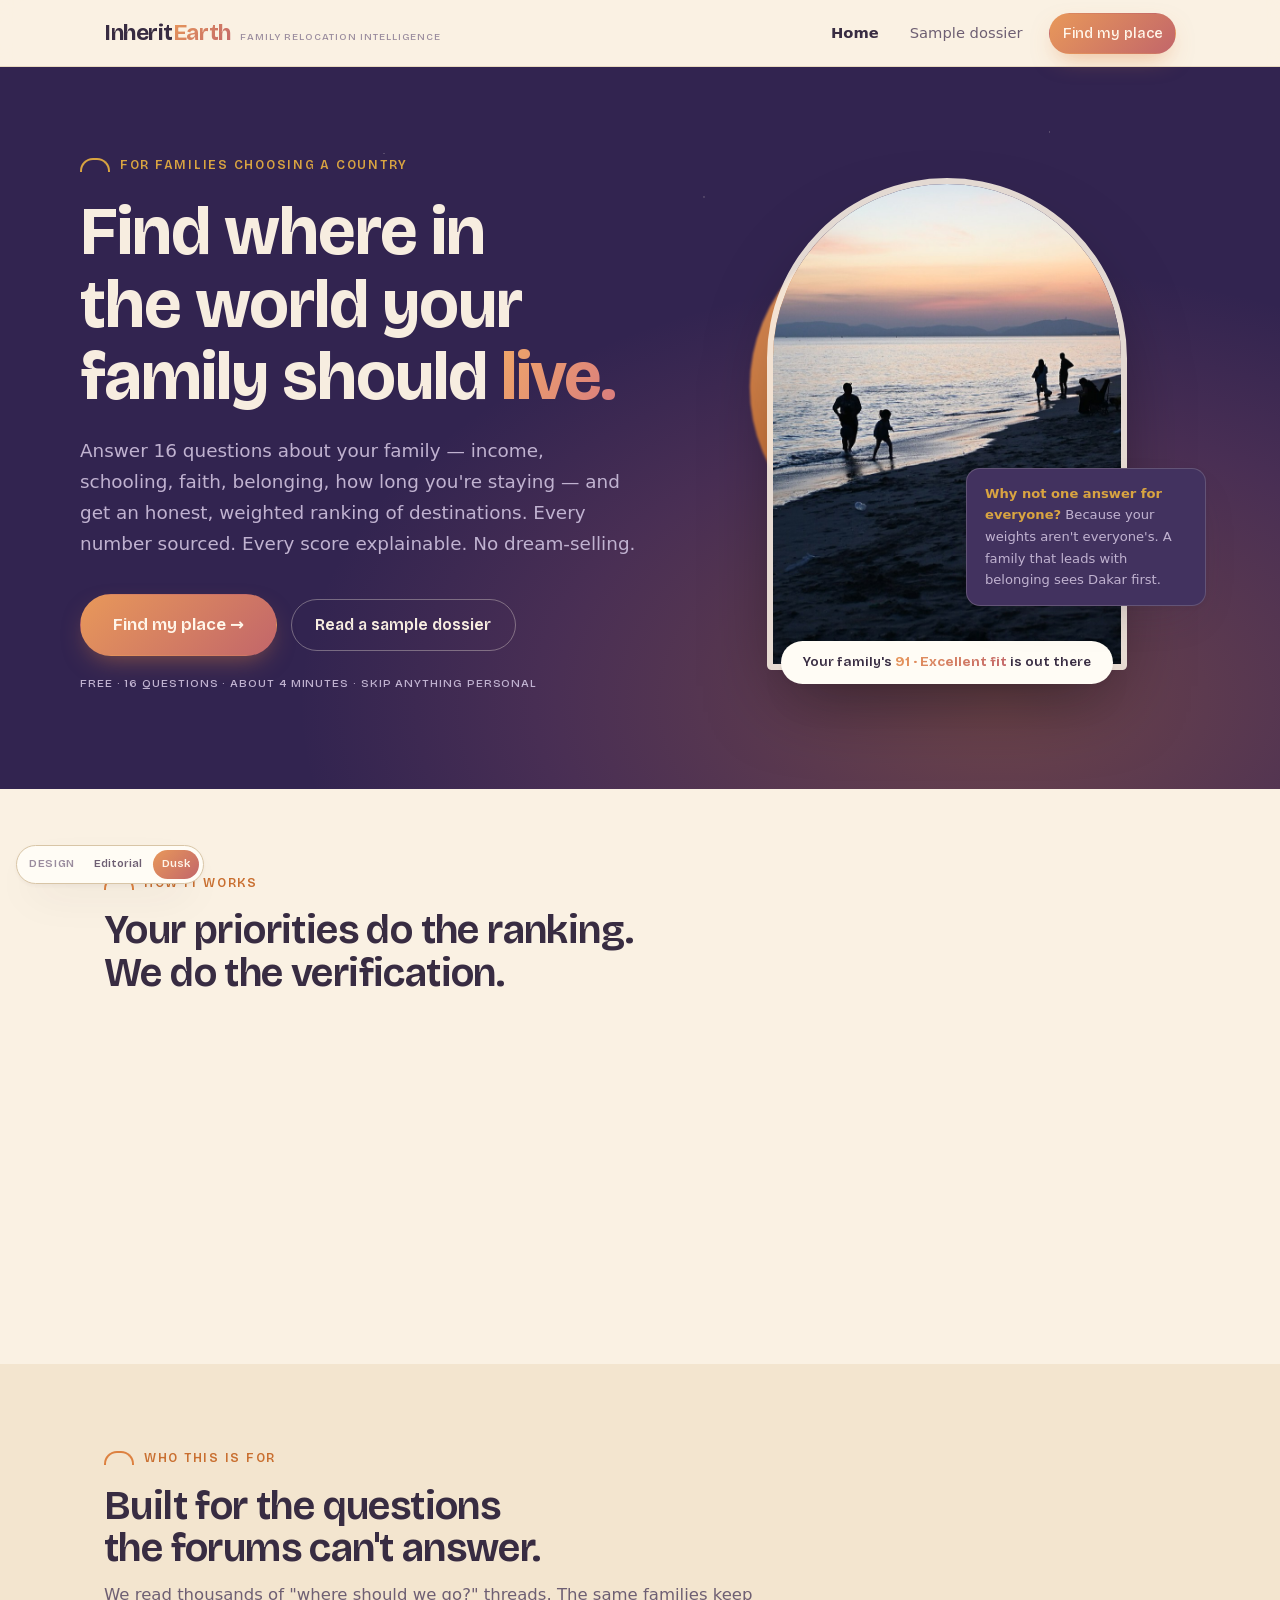
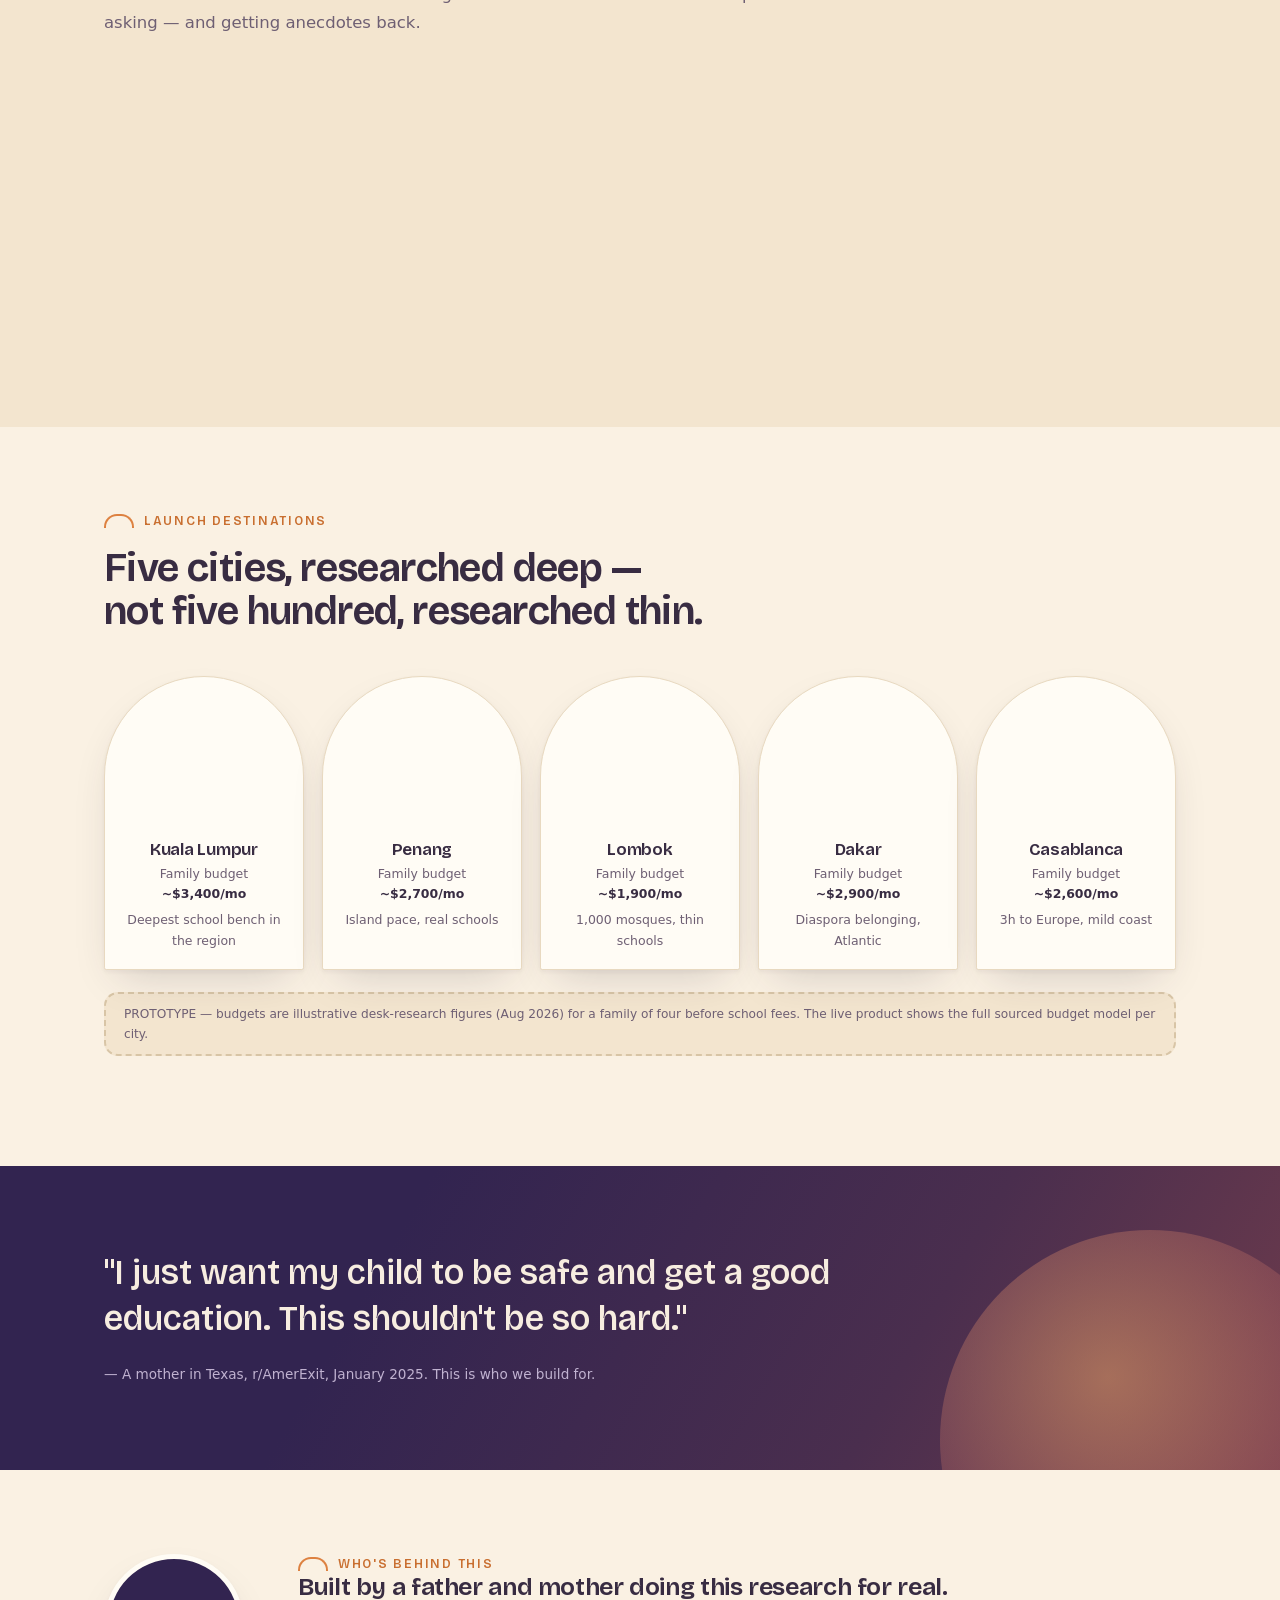
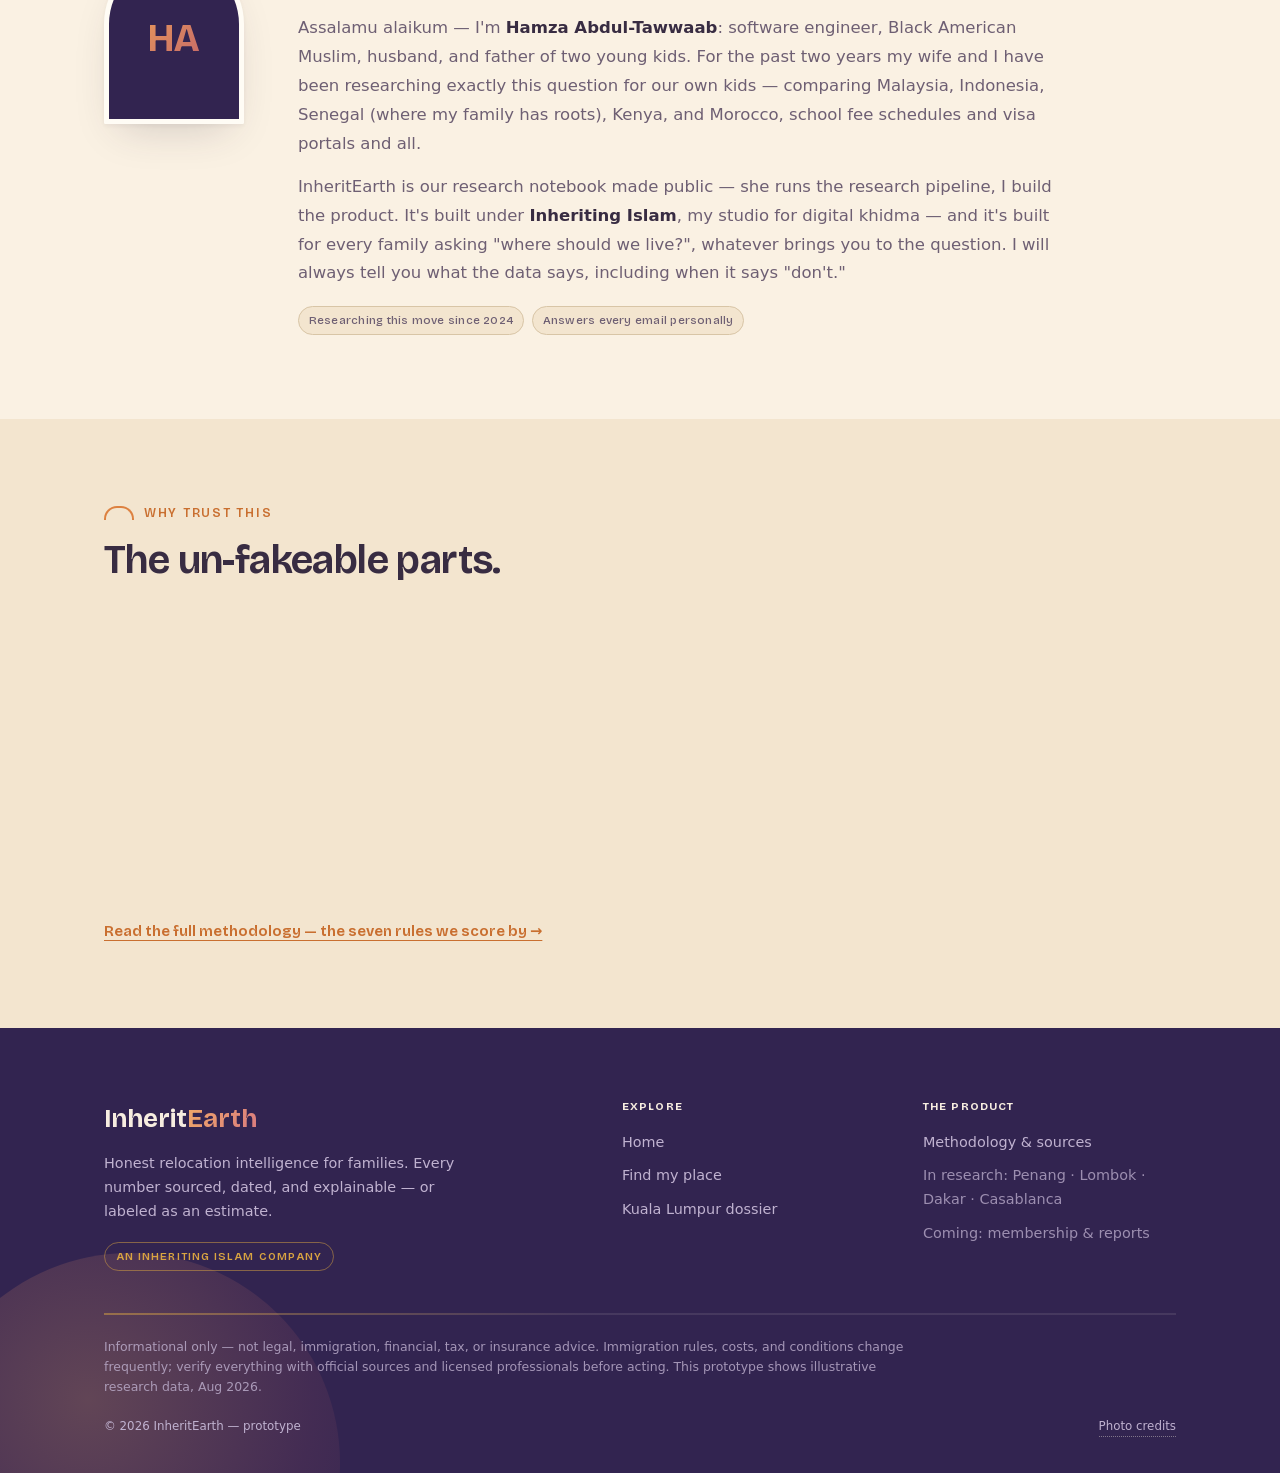
==== commit 58bad4bb: "Remove Atlas version; founder copy: built by a father and mother; switcher shows Editorial/Dusk Co-A" ====
--- a/v3/index.html
+++ b/v3/index.html
@@ -117,9 +117,9 @@
     <div class="avatar" aria-hidden="true"><span>HA</span></div>
     <div>
       <div class="eyebrow">Who's behind this</div>
-      <h2>Built by a father doing this research for real.</h2>
-      <p class="founder-p">Assalamu alaikum — I'm <b>Hamza Abdul-Tawwaab</b>: software engineer, Black American Muslim, husband, and father of two young kids. For the past two years my own family has been researching exactly this question — comparing Malaysia, Indonesia, Senegal (where my family has roots), Kenya, and Morocco, school fee schedules and visa portals and all.</p>
-      <p class="founder-p">InheritEarth is that research notebook made public. It's built under <b>Inheriting Islam</b>, my studio for digital khidma — and it's built for every family asking "where should we live?", whatever brings you to the question. I will always tell you what the data says, including when it says "don't."</p>
+      <h2>Built by a father and mother doing this research for real.</h2>
+      <p class="founder-p">Assalamu alaikum — I'm <b>Hamza Abdul-Tawwaab</b>: software engineer, Black American Muslim, husband, and father of two young kids. For the past two years my wife and I have been researching exactly this question for our own kids — comparing Malaysia, Indonesia, Senegal (where my family has roots), Kenya, and Morocco, school fee schedules and visa portals and all.</p>
+      <p class="founder-p">InheritEarth is our research notebook made public — she runs the research pipeline, I build the product. It's built under <b>Inheriting Islam</b>, my studio for digital khidma — and it's built for every family asking "where should we live?", whatever brings you to the question. I will always tell you what the data says, including when it says "don't."</p>
       <div class="founder-chips">
         <span class="chip">Researching this move since 2024</span>
         <span class="chip">Answers every email personally</span>
@@ -345,7 +345,7 @@
   </div></section>
 </main>
 
-<nav class="vswitch" aria-label="Design versions"><span>Design</span><a href="../">A</a><a href="../v2/">B</a><a href="./" class="cur">C</a></nav>
+<nav class="vswitch" aria-label="Design versions"><span>Design</span><a href="../">Editorial</a><a href="./" class="cur">Dusk</a></nav>
 <div class="toast" id="toast" role="status"></div>
 <script src="../src/app.js"></script>
 </body>
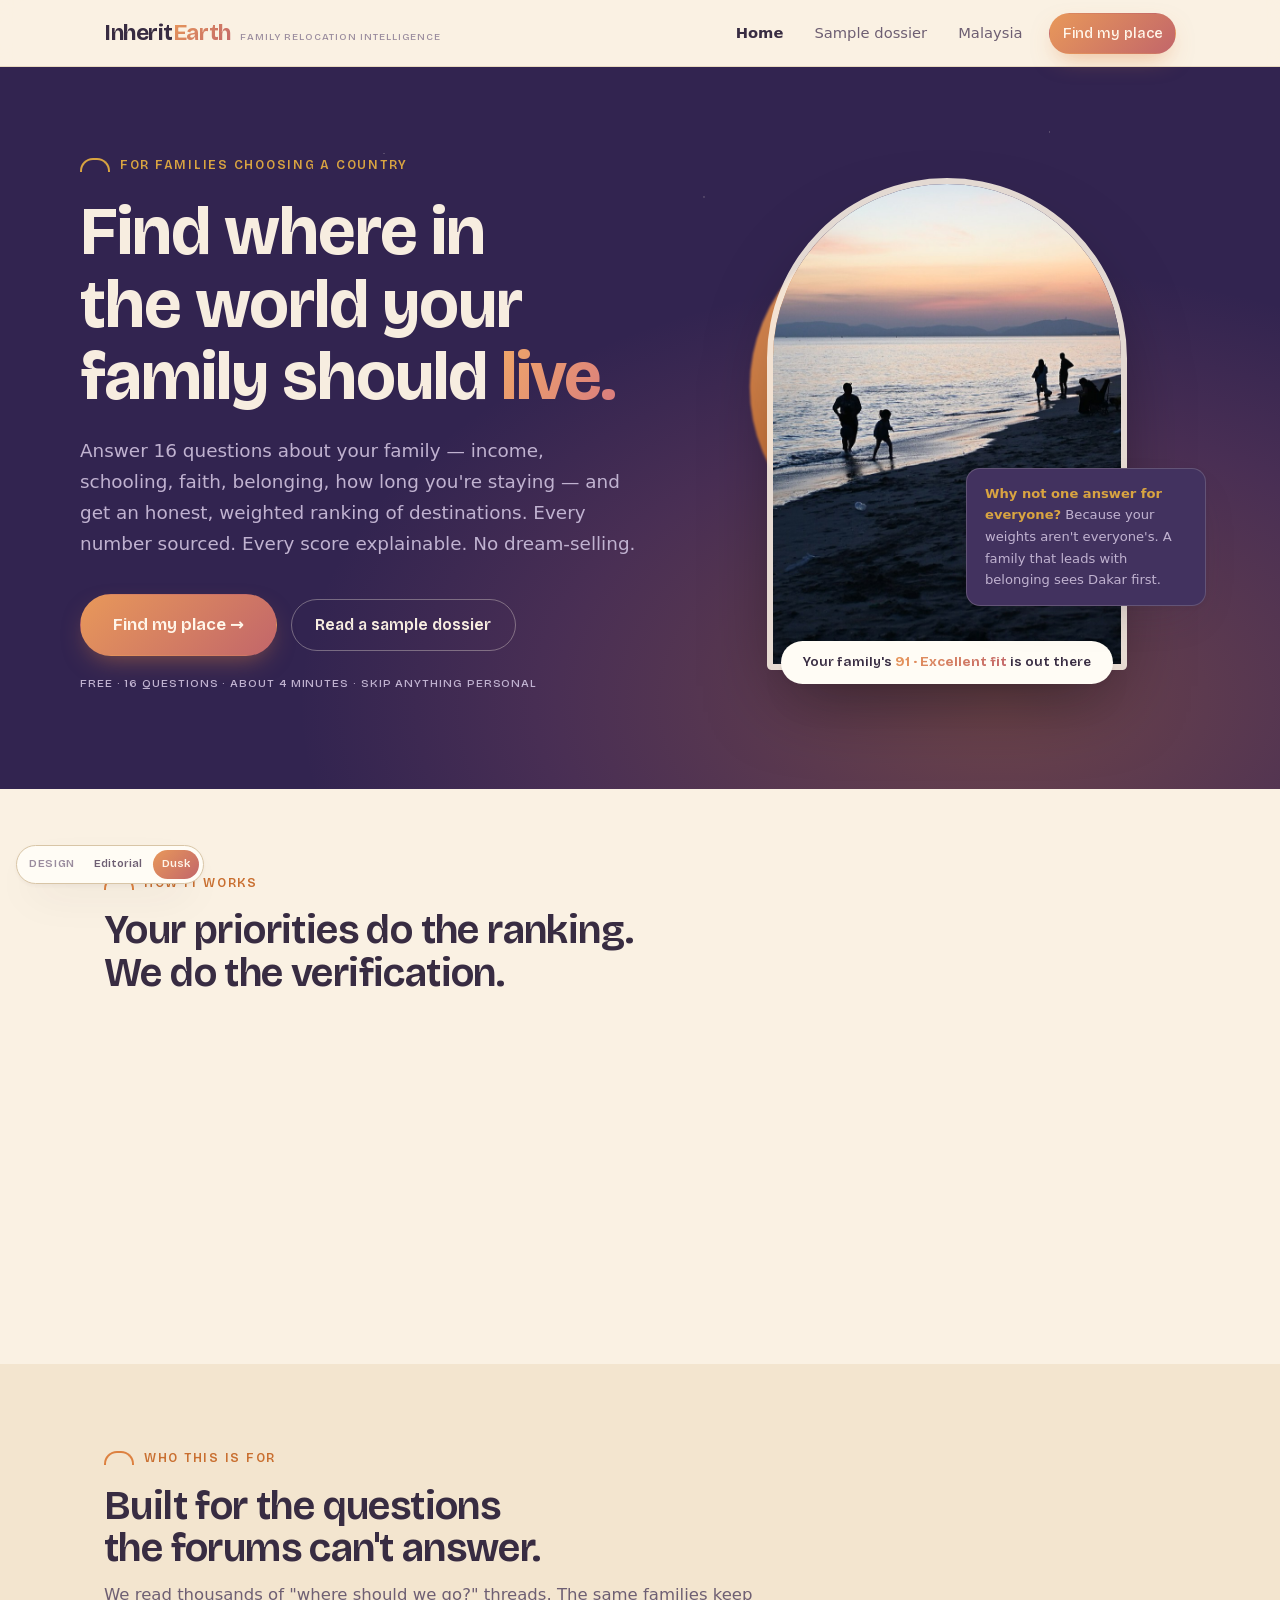
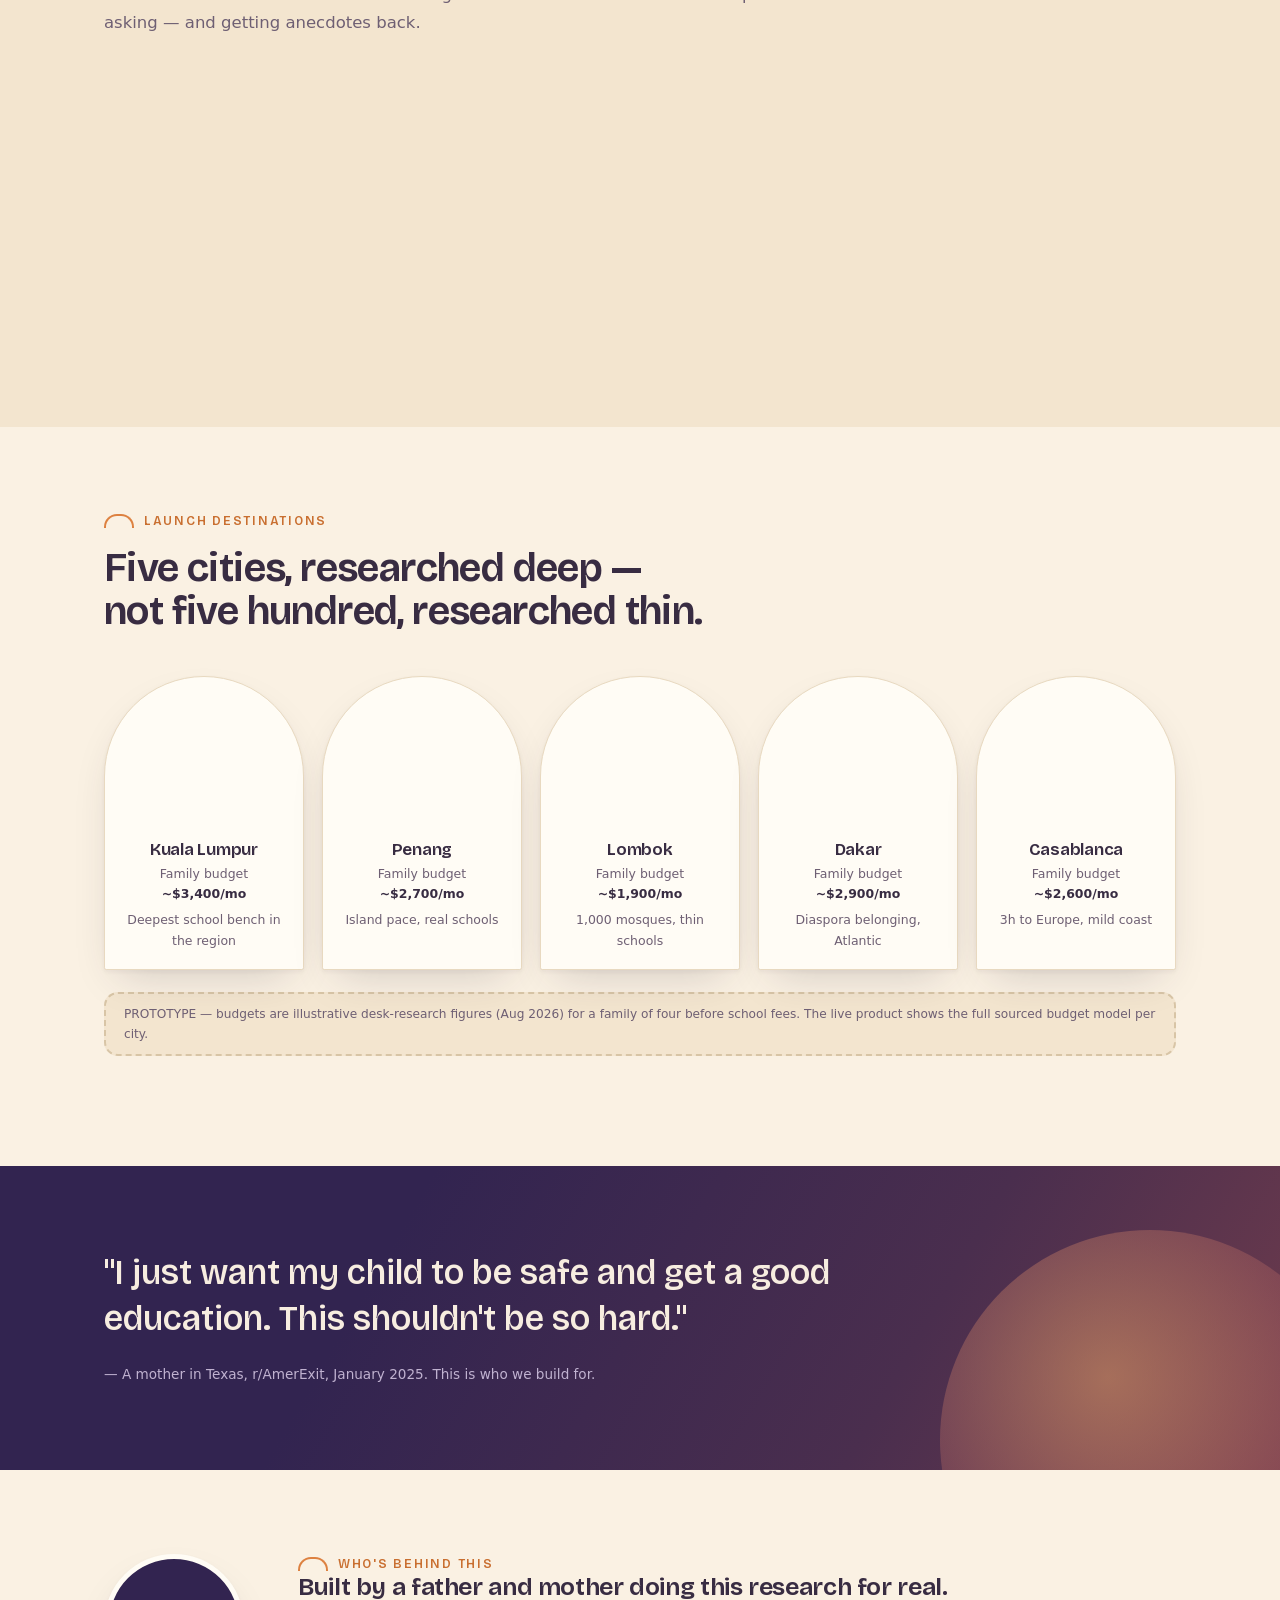
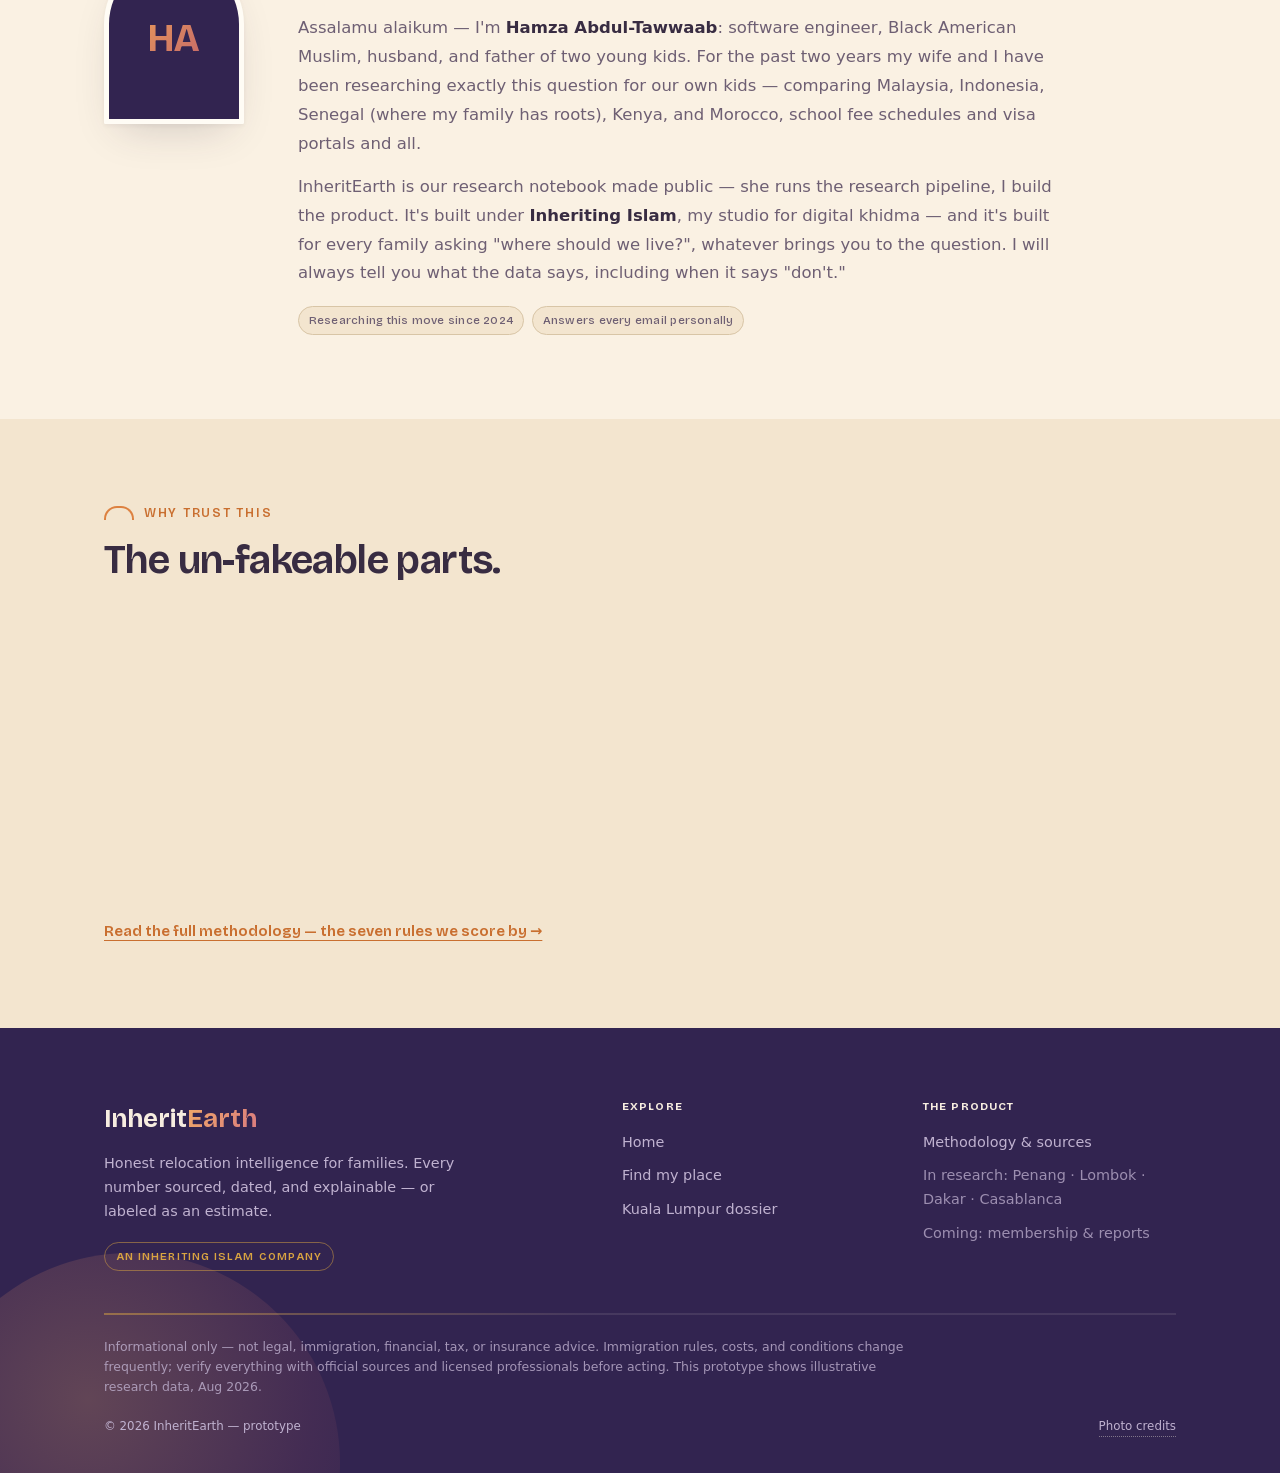
==== commit 4cbd83f8: "Dusk: flesh out city dossier + new Malaysia country page with purpose-built components Replaces gene" ====
--- a/v3/index.html
+++ b/v3/index.html
@@ -32,6 +32,7 @@
   <nav class="nav">
     <button data-nav="home" class="on">Home</button>
     <button data-nav="dossier" class="hide-m">Sample dossier</button>
+    <button data-nav="country" class="hide-m">Malaysia</button>
     <button id="theme-toggle" class="theme-toggle" aria-label="Switch between light and dark theme" title="Switch theme"></button>
     <button data-nav="quiz" class="btn btn-brass" style="margin-left:8px">Find my place</button>
   </nav>
@@ -191,10 +192,10 @@
 <!-- ============================ RESULTS ============================ -->
 <main id="view-results" class="view"><div id="res-wrap"></div></main>
 
-<!-- ============================ DOSSIER ============================ -->
+<!-- ============================ DOSSIER: KUALA LUMPUR ============================ -->
 <main id="view-dossier" class="view">
   <section class="doss-hero" style="background-image:url('../assets/kl-skyline.jpg')"><div class="wrap">
-    <div class="eyebrow" style="color:var(--brass)">City dossier · Malaysia</div>
+    <button class="crumb" data-nav="country">Malaysia — country brief</button>
     <h1>Kuala Lumpur</h1>
     <p class="sub">The deepest family toolkit in the Muslim world: 30+ international schools, JCI hospitals, English everywhere, and a visa menu that actually includes families.</p>
     <div class="chips">
@@ -205,83 +206,164 @@
   </div></section>
 
   <nav class="subnav"><div class="wrap subnav-in">
-    <a href="#d-snapshot">Snapshot</a><a href="#d-budget">Family budget</a><a href="#d-schools">Schools</a><a href="#d-visas">Visas</a><a href="#d-health">Healthcare</a><a href="#d-muslim">Muslim life</a><a href="#d-belong">Belonging</a><a href="#d-honest">The honest take</a>
+    <a href="#d-budget">Budget</a><a href="#d-schools">Schools</a><a href="#d-visas">Visas</a><a href="#d-hoods">Neighborhoods</a><a href="#d-health">Healthcare</a><a href="#d-climate">Seasons</a><a href="#d-muslim">Muslim life</a><a href="#d-belong">Belonging</a><a href="#d-honest">The honest take</a>
   </div></nav>
 
-  <section class="dsec" id="d-snapshot"><div class="wrap">
-    <div class="eyebrow">Snapshot</div>
-    <h2>The numbers a family actually needs first.</h2>
-    <div class="stats">
-      <div class="stat-t"><div class="n">~$3,400<span style="font-size:1rem;color:var(--ink-3)">/mo</span></div><div class="l">Realistic family-of-4 budget incl. mid-tier int'l school</div><span class="chip"><span class="tick">✓</span> model · Aug 2026</span></div>
-      <div class="stat-t"><div class="n">30+</div><div class="l">International schools in metro KL</div><span class="chip">fee database in progress</span></div>
-      <div class="stat-t"><div class="n">$900–1,400</div><div class="l">3-bedroom family rental, expat-favorite neighborhoods</div><span class="chip">12 listings sampled</span></div>
-      <div class="stat-t"><div class="n">3</div><div class="l">JCI-accredited hospitals with pediatrics + NICU</div><span class="chip"><span class="tick">✓</span> verified</span></div>
-    </div>
-    <div class="callout"><b>The one number that surprises everyone:</b> housing is cheap; schooling is not. Top-tier international schools run RM80,000–180,000 (~$17k–38k) per child per year. The mid-tier is where most expat families actually land — and that's the tier our budget models use.</div>
-  </div></section>
-
   <section class="dsec" id="d-budget"><div class="wrap">
-    <div class="eyebrow">Family budget</div>
-    <h2>A real month, family of four.</h2>
-    <p class="intro">Two kids in a mid-tier international school, 3BR in a family neighborhood, one car. Western-comfort groceries, not austerity.</p>
-    <div class="tbl-wrap"><table>
-      <thead><tr><th>Line item</th><th>Notes</th><th style="text-align:right">USD / month</th></tr></thead>
-      <tbody>
-        <tr><td>Rent — 3BR condo<span class="sub">Mont Kiara / TTDI / Desa ParkCity band</span></td><td>Pool, gym, guarded — standard in this band</td><td class="num">$1,150</td></tr>
-        <tr><td>School fees — 2 children<span class="sub">Mid-tier international (annual ÷ 12)</span></td><td>Top tier would add $1,500–2,500/mo</td><td class="num">$1,300</td></tr>
-        <tr><td>Groceries &amp; eating out</td><td>Halal is the default, not a hunt</td><td class="num">$620</td></tr>
-        <tr><td>Car + fuel + Grab</td><td>KL is a driving city; school-run traffic is real</td><td class="num">$260</td></tr>
-        <tr><td>Utilities, internet, phones</td><td>500Mbps fibre widely available</td><td class="num">$150</td></tr>
-        <tr><td>Health insurance — family</td><td>Regional private plan, mid coverage</td><td class="num">$240</td></tr>
-        <tr><td>Everything else<span class="sub">Activities, help, buffer</span></td><td></td><td class="num">$300</td></tr>
-        <tr class="total"><td>Realistic total</td><td>Without international school: ~$2,450</td><td class="num">~$4,020</td></tr>
-      </tbody>
-    </table></div>
-    <p class="proto-note">PROTOTYPE FIGURES — desk research, Aug 2026. Live product: every line links to its listing sample or fee schedule, with history.</p>
+    <div class="eyebrow">The real monthly budget</div>
+    <h2>Where the money actually goes.</h2>
+    <p class="intro">Family of four, 3BR in a family neighborhood, one car, Western-comfort groceries. The switch below is the decision most families discover too late.</p>
+
+    <div class="budget-box">
+      <div class="budget-head">
+        <div class="btoggle" role="tablist" aria-label="Schooling scenario">
+          <button class="bt on" data-bmode="school" role="tab" aria-selected="true">With int'l school ×2</button>
+          <button class="bt" data-bmode="noschool" role="tab" aria-selected="false">Without school fees</button>
+        </div>
+        <div class="btotal"><span class="btotal-n" id="btotal">$4,020</span><span class="btotal-l">per month, all-in</span></div>
+      </div>
+      <div class="alloc" id="alloc" aria-hidden="true"></div>
+      <div class="brows" id="brows"></div>
+      <p class="bnote" id="bnote">School fees for two children are <b>32%</b> of this budget — the single line that decides affordability. Top-tier schools would add another $1,500–2,500/mo.</p>
+    </div>
+    <p class="proto-note">Prototype figures — desk research, Aug 2026. Live product: every line links to its listing sample or fee schedule, with history.</p>
   </div></section>
 
   <section class="dsec" id="d-schools"><div class="wrap">
     <div class="eyebrow">Schools</div>
-    <h2>The deepest school bench in the region — priced in tiers.</h2>
-    <div class="tbl-wrap"><table>
-      <thead><tr><th>School</th><th>Curriculum</th><th>Character</th><th style="text-align:right">Annual fees*</th></tr></thead>
-      <tbody>
-        <tr><td>Alice Smith School<span class="sub">Est. 1946</span></td><td>British</td><td>The legacy name; long waitlists</td><td class="num">RM 90k–160k</td></tr>
-        <tr><td>ISKL<span class="sub">Ampang Hilir</span></td><td>American / IB</td><td>Biggest campus, strongest IB results</td><td class="num">RM 120k–190k</td></tr>
-        <tr><td>Garden International</td><td>British</td><td>Academic, Mont Kiara convenience</td><td class="num">RM 75k–145k</td></tr>
-        <tr><td>Nexus International</td><td>IB</td><td>Tech-forward, boarding option</td><td class="num">RM 60k–120k</td></tr>
-        <tr><td>Sri KL / Nobel band<span class="sub">The value tier</span></td><td>British / national+</td><td>Where budget-minded expats actually enroll</td><td class="num">RM 25k–45k</td></tr>
-        <tr><td>International Islamic School<span class="sub">IIUM-linked</span></td><td>Cambridge + Islamic studies</td><td>Qur'an, Arabic, and IGCSEs under one roof</td><td class="num">RM 18k–32k</td></tr>
-      </tbody>
-    </table></div>
-    <p class="proto-note">*Ranges from published 2026–27 fee schedules and school contact, rounded — always confirm with the school. Live product: full sortable database, USD toggle, enrollment fees included.</p>
-    <div class="callout"><b>The hack the forums whisper:</b> licensed teachers get major tuition discounts — sometimes free places — for their own children at hiring schools. If one parent can teach, the math changes completely.</div>
+    <h2>Every school on one price scale.</h2>
+    <p class="intro">Annual fees in RM thousands, from published 2026–27 schedules (rounded — always confirm with the school). The question isn't "which school is best" — it's "which tier can we sustain for ten years."</p>
+
+    <div class="feeladder">
+      <div class="fl-axis"><span>RM 0</span><span>50k</span><span>100k</span><span>150k</span><span>200k</span></div>
+
+      <div class="fl-tier">Legacy tier — the waitlist names</div>
+      <div class="fl-row"><div class="fl-meta"><b>Alice Smith</b><span>British · est. 1946</span></div><div class="fl-track"><i style="left:45%;width:35%"><em>90–160k</em></i></div></div>
+      <div class="fl-row"><div class="fl-meta"><b>ISKL</b><span>American / IB · Ampang</span></div><div class="fl-track"><i style="left:60%;width:35%"><em>120–190k</em></i></div></div>
+      <div class="fl-row"><div class="fl-meta"><b>Garden International</b><span>British · Mont Kiara</span></div><div class="fl-track"><i style="left:37.5%;width:35%"><em>75–145k</em></i></div></div>
+
+      <div class="fl-tier">Mid tier — where most expat families land</div>
+      <div class="fl-row"><div class="fl-meta"><b>Nexus International</b><span>IB · boarding option</span></div><div class="fl-track"><i style="left:30%;width:30%"><em>60–120k</em></i></div></div>
+
+      <div class="fl-tier">Value tier — full curriculum, honest fees</div>
+      <div class="fl-row"><div class="fl-meta"><b>Sri KL / Nobel band</b><span>British / national+</span></div><div class="fl-track"><i style="left:12.5%;width:10%"><em>25–45k</em></i></div></div>
+      <div class="fl-row islamic"><div class="fl-meta"><b>International Islamic School</b><span>Cambridge + Qur'an &amp; Arabic · IIUM-linked</span></div><div class="fl-track"><i style="left:9%;width:7%"><em>18–32k</em></i></div></div>
+    </div>
+
+    <div class="callout"><b>The hack the forums whisper:</b> licensed teachers get major tuition discounts — sometimes free places — for their own children at hiring schools. If one parent can teach, the whole ladder shifts down a tier.</div>
   </div></section>
 
   <section class="dsec" id="d-visas"><div class="wrap">
     <div class="eyebrow">Visas &amp; residency</div>
-    <h2>Three real routes for families — and what each is for.</h2>
+    <h2>Three doors in. Each built for a different family.</h2>
     <div class="visa-cards">
-      <div class="vcard"><h3>MM2H (Silver) <span class="fit">Long-haul families</span></h3>
-        <ul><li>Fixed deposit: <b>US$150,000</b></li><li>Pass length: <b>5 years, renewable</b></li><li>Kids can study: <b>Yes</b></li><li>Spouse can work: <b>No (separate permit)</b></li><li>Path to PR: <b>Discretionary, slow</b></li></ul>
-        <span class="chip"><span class="tick">✓</span> Verify · official MM2H portal ↗</span></div>
-      <div class="vcard"><h3>DE Rantau <span class="fit">Remote workers</span></h3>
-        <ul><li>Income floor: <b>~US$24,000/yr</b> (remote)</li><li>Pass length: <b>12 months, renewable once</b></li><li>Dependents: <b>Yes</b></li><li>Kids can study: <b>Yes (int'l schools)</b></li><li>Path to PR: <b>None — a trial run, not a home</b></li></ul>
-        <span class="chip"><span class="tick">✓</span> Verify · MDEC DE Rantau ↗</span></div>
-      <div class="vcard"><h3>Employment Pass <span class="fit no">If you're hired</span></h3>
-        <ul><li>Requires: <b>Malaysian employer sponsor</b></li><li>Dependents: <b>Yes, with schooling</b></li><li>Spouse work: <b>Possible via own permit</b></li><li>Stability: <b>Tied to the job</b></li></ul>
-        <span class="chip"><span class="tick">✓</span> Verify · ESD Malaysia ↗</span></div>
-    </div>
-    <div class="callout"><b>The permanence question, answered straight:</b> Malaysia will let your family live well for decades — but permanent residency is discretionary and citizenship is rare. If "we need somewhere we can grow old with certainty" is your deal-breaker, weight residency high and read your results accordingly. We will never blur this.</div>
+      <div class="vcard">
+        <div class="v-best">Best for: settling in for the long haul</div>
+        <h3>MM2H — Silver</h3>
+        <div class="v-facts">
+          <div class="vf"><span>Ticket in</span><b>US$150,000 fixed deposit</b></div>
+          <div class="vf"><span>You get</span><b>5-year pass, renewable</b></div>
+          <div class="vf ok"><span>Kids in school</span><b>Yes</b></div>
+          <div class="vf no"><span>Spouse works</span><b>No — separate permit</b></div>
+          <div class="vf warn"><span>Path to PR</span><b>Discretionary, slow</b></div>
+        </div>
+        <span class="chip"><span class="tick">✓</span> Verify · official MM2H portal ↗</span>
+      </div>
+      <div class="vcard">
+        <div class="v-best">Best for: a serious one-year trial</div>
+        <h3>DE Rantau</h3>
+        <div class="v-facts">
+          <div class="vf"><span>Ticket in</span><b>~US$24,000/yr remote income</b></div>
+          <div class="vf"><span>You get</span><b>12 months, renewable once</b></div>
+          <div class="vf ok"><span>Kids in school</span><b>Yes — int'l schools</b></div>
+          <div class="vf ok"><span>Dependents</span><b>Yes</b></div>
+          <div class="vf no"><span>Path to PR</span><b>None — a trial, not a home</b></div>
+        </div>
+        <span class="chip"><span class="tick">✓</span> Verify · MDEC DE Rantau ↗</span>
+      </div>
+      <div class="vcard">
+        <div class="v-best">Best for: hired by a Malaysian employer</div>
+        <h3>Employment Pass</h3>
+        <div class="v-facts">
+          <div class="vf"><span>Ticket in</span><b>Employer sponsorship</b></div>
+          <div class="vf"><span>You get</span><b>Tied to the contract</b></div>
+          <div class="vf ok"><span>Kids in school</span><b>Yes, with dependents</b></div>
+          <div class="vf ok"><span>Spouse works</span><b>Possible via own permit</b></div>
+          <div class="vf warn"><span>Stability</span><b>Lose the job, lose the pass</b></div>
+        </div>
+        <span class="chip"><span class="tick">✓</span> Verify · ESD Malaysia ↗</span>
+      </div>
+    </div>
+    <div class="callout"><b>The permanence question, answered straight:</b> Malaysia will let your family live well for decades — but permanent residency is discretionary and citizenship is rare. If "somewhere we can grow old with certainty" is your deal-breaker, weight residency high and read your results accordingly. We will never blur this.</div>
+  </div></section>
+
+  <section class="dsec" id="d-hoods"><div class="wrap">
+    <div class="eyebrow">Neighborhoods</div>
+    <h2>Pick the school first. Then live near it.</h2>
+    <p class="intro">KL traffic shapes family life more than any ranking. These are the four areas where expat families actually cluster — each a different trade.</p>
+    <div class="hoods">
+      <div class="hood">
+        <div class="hood-top"><h3>Mont Kiara</h3><span class="hood-tag">The international bubble</span></div>
+        <p>Condo towers, three international schools in walking-ish distance, weekend brunch in English. Easiest landing, least Malaysia.</p>
+        <div class="hood-facts"><span>3BR <b>$1,100–1,600</b></span><span>Schools <b>at your door</b></span><span>Masjid <b>short drive</b></span></div>
+      </div>
+      <div class="hood">
+        <div class="hood-top"><h3>TTDI</h3><span class="hood-tag">The local favorite</span></div>
+        <p>Leafy streets, the best morning market in the city, masjid within earshot, real neighbors. Where "living in Malaysia" actually happens.</p>
+        <div class="hood-facts"><span>3BR <b>$800–1,200</b></span><span>Schools <b>15–25 min</b></span><span>Masjid <b>walkable</b></span></div>
+      </div>
+      <div class="hood">
+        <div class="hood-top"><h3>Desa ParkCity</h3><span class="hood-tag">The family bubble</span></div>
+        <p>Master-planned, stroller-everywhere, lakeside park evenings, its own international school. Kids own the sidewalks here.</p>
+        <div class="hood-facts"><span>3BR <b>$1,200–1,800</b></span><span>Schools <b>inside</b></span><span>Masjid <b>short drive</b></span></div>
+      </div>
+      <div class="hood">
+        <div class="hood-top"><h3>Ampang Hilir</h3><span class="hood-tag">The ISKL side</span></div>
+        <p>Embassy green, older houses with actual yards, ISKL at the doorstep. Quieter money, more space per dollar.</p>
+        <div class="hood-facts"><span>3BR <b>$900–1,400</b></span><span>Schools <b>ISKL adjacent</b></span><span>Masjid <b>nearby</b></span></div>
+      </div>
+    </div>
   </div></section>
 
   <section class="dsec" id="d-health"><div class="wrap">
     <div class="eyebrow">Healthcare</div>
-    <h2>The region's safety net — in English.</h2>
-    <div class="two-col">
-      <div class="card"><h3>What we verified</h3><p>Gleneagles KL, Prince Court, and Pantai carry JCI accreditation with 24/7 pediatric emergency, NICU capability, and English-speaking staff. Routine pediatric visits run $15–40; a family regional insurance plan $200–300/month. Medical tourism volume keeps standards market-tested.</p></div>
-      <div class="card"><h3>What to weigh</h3><p>Public hospitals are competent but crowded and Bahasa-first. Complex chronic care means the private system — insure accordingly. Haze weeks (usually Sep–Oct) matter for asthmatic kids; we track AQI seasonality in the live product.</p></div>
-    </div>
+    <h2>Real situations, real answers.</h2>
+    <div class="scenarios">
+      <div class="scen">
+        <div class="scen-q">"It's 2am and she's burning up."</div>
+        <p>Gleneagles, Prince Court, and Pantai all run 24/7 pediatric emergency with English-speaking staff. You'll be seen within the hour; a night visit runs $40–90 before insurance.</p>
+        <span class="chip"><span class="tick">✓</span> 3 JCI hospitals verified</span>
+      </div>
+      <div class="scen">
+        <div class="scen-q">"We're planning baby number three."</div>
+        <p>Private maternity packages with NICU capability run $1,500–4,000 for delivery. Prenatal care is routine, modern, and unhurried compared to what most US families know.</p>
+        <span class="chip">Package ranges · verify with hospital</span>
+      </div>
+      <div class="scen">
+        <div class="scen-q">"He has asthma. What about the haze?"</div>
+        <p>Most of the year, air is moderate. September–October can bring regional haze — families with sensitive lungs run purifiers and watch the API index those weeks. See the season strip below.</p>
+        <span class="chip">Seasonal — tracked in live product</span>
+      </div>
+      <div class="scen">
+        <div class="scen-q">"What does insurance actually cost?"</div>
+        <p>A regional private family plan runs $200–300/month at mid coverage. Public hospitals are competent but crowded and Bahasa-first — insure for the private system.</p>
+        <span class="chip">Plan ranges · Aug 2026</span>
+      </div>
+    </div>
+  </div></section>
+
+  <section class="dsec" id="d-climate"><div class="wrap">
+    <div class="eyebrow">Seasons</div>
+    <h2>One climate, three things to know.</h2>
+    <p class="intro">KL is 88–93°F every single day of the year — the variables that actually shape family life are rain, haze, and when you can be outdoors.</p>
+    <div class="seasons">
+      <div class="sea-months"><span></span><span>J</span><span>F</span><span>M</span><span>A</span><span>M</span><span>J</span><span>J</span><span>A</span><span>S</span><span>O</span><span>N</span><span>D</span></div>
+      <div class="sea-row"><span class="sea-lbl">Heat feel</span><i class="s2"></i><i class="s2"></i><i class="s3"></i><i class="s3"></i><i class="s3"></i><i class="s2"></i><i class="s2"></i><i class="s2"></i><i class="s2"></i><i class="s2"></i><i class="s2"></i><i class="s2"></i></div>
+      <div class="sea-row"><span class="sea-lbl">Rain</span><i class="s2"></i><i class="s1"></i><i class="s3"></i><i class="s3"></i><i class="s2"></i><i class="s1"></i><i class="s1"></i><i class="s1"></i><i class="s2"></i><i class="s3"></i><i class="s3"></i><i class="s3"></i></div>
+      <div class="sea-row"><span class="sea-lbl">Haze risk</span><i class="s0"></i><i class="s0"></i><i class="s1"></i><i class="s0"></i><i class="s0"></i><i class="s1"></i><i class="s1"></i><i class="s2"></i><i class="s3"></i><i class="s3"></i><i class="s1"></i><i class="s0"></i></div>
+      <div class="sea-legend"><span><i class="s0"></i> rare</span><span><i class="s1"></i> some</span><span><i class="s2"></i> regular</span><span><i class="s3"></i> heavy</span></div>
+    </div>
+    <div class="callout"><b>The pattern families settle into:</b> outdoors before 10am and after 5pm, pools and malls in the middle, thunderstorm most afternoons for twenty dramatic minutes. It works — but "we wilt in tropical heat" families should weight climate honestly in the quiz.</div>
   </div></section>
 
   <section class="dsec" id="d-muslim"><div class="wrap">
@@ -291,14 +373,14 @@
       <div>
         <p class="intro" style="margin-bottom:14px">The azan is ambient. Halal is the default at every table. Eid empties the city twice a year, schools plan around Ramadan, and every neighborhood keeps a surau within walking distance. For families coming from places where practicing takes planning, the change is the point.</p>
         <div class="commrep" style="margin-top:8px">
-          <div class="head"><h3>What families report</h3><span class="chip">Compiled from first-person accounts in public communities, 2023–26 · resident survey underway</span></div>
+          <div class="head"><h3>What families report</h3><span class="chip">First-person accounts, public communities 2023–26 · resident survey underway</span></div>
           <blockquote>"My kids learned more Qur'an in one year of school here than in five years of weekend classes back home."</blockquote>
           <p class="attr">US family, 3 years in KL — community interview</p>
           <blockquote>"There are tons of masjids, halal food everywhere... if you have any questions about Malaysia, you can ask me."</blockquote>
           <p class="attr">Malaysian local, r/MuslimLounge thread, 2023</p>
         </div>
       </div>
-      <div><img src="../assets/masjid.jpg" alt="Putra Mosque, Putrajaya" style="border-radius:14px;height:100%;object-fit:cover" loading="lazy"></div>
+      <div><img src="../assets/masjid.jpg" alt="Putra Mosque, Putrajaya" loading="lazy"></div>
     </div>
   </div></section>
 
@@ -320,8 +402,99 @@
       <p>If those four things are priced in, almost every family we've studied who chose KL stayed — or left for Penang.</p>
     </div>
     <div class="doss-cta">
-      <button class="btn btn-brass btn-lg" data-nav="quiz">See how KL scores for <em style="font-style:italic">your</em> family →</button>
+      <button class="btn btn-brass btn-lg" data-nav="quiz">See how KL scores for your family →</button>
+      <button class="btn btn-ghost" data-nav="country">Malaysia country brief</button>
       <span class="chip"><span class="tick">✓</span> Every claim above gets a source link in the live product</span>
+    </div>
+  </div></section>
+</main>
+
+<!-- ============================ COUNTRY: MALAYSIA ============================ -->
+<main id="view-country" class="view">
+  <section class="doss-hero" style="background-image:url('../assets/masjid.jpg')"><div class="wrap">
+    <div class="eyebrow" style="color:var(--gold)">Country brief · Southeast Asia</div>
+    <h1>Malaysia</h1>
+    <p class="sub">Why this country tops more hijrah shortlists than any other — and the one trade it asks every family to accept.</p>
+    <div class="chips">
+      <span class="chip"><span class="tick">✓</span> Updated Aug 2026</span>
+      <span class="chip">Country brief — prototype data</span>
+    </div>
+  </div></section>
+
+  <section class="dsec"><div class="wrap">
+    <div class="eyebrow">The thesis</div>
+    <h2>Everything works, in English, with halal as the default.</h2>
+    <p class="intro">Malaysia's pitch to relocating families is unmatched practicality: real international schools, real hospitals, fast internet, direct-ish flights home, and a Muslim-majority society that runs on modern infrastructure. The trade: it welcomes you warmly as a resident — and quietly, permanently, as a guest.</p>
+    <div class="facts-strip">
+      <div class="fact"><b>34M</b><span>people, ~63% Muslim</span></div>
+      <div class="fact"><b>English</b><span>works in cities, schools, hospitals</span></div>
+      <div class="fact"><b>GMT+8</b><span>evening overlap with US East Coast mornings</span></div>
+      <div class="fact"><b>1 stop</b><span>to US &amp; UK via Doha, Istanbul, Tokyo</span></div>
+      <div class="fact"><b>MYR</b><span>ringgit — your dollar has gone far lately</span></div>
+    </div>
+  </div></section>
+
+  <section class="dsec"><div class="wrap">
+    <div class="eyebrow">Ways in</div>
+    <h2>The visa menu, in one glance.</h2>
+    <div class="waymenu">
+      <button class="way" data-nav="dossier"><b>MM2H</b><span>Deposit-based long stay · 5–20 yr passes · kids study</span><em>Settling →</em></button>
+      <button class="way" data-nav="dossier"><b>DE Rantau</b><span>Remote-worker pass · ~$24k/yr income · 12+12 months</span><em>Trial year →</em></button>
+      <button class="way" data-nav="dossier"><b>Employment Pass</b><span>Employer-sponsored · dependents included</span><em>If hired →</em></button>
+    </div>
+    <p class="intro" style="margin-top:14px">Full family mechanics — deposits, dependents, spouse work rights, PR reality — are in the <button class="rlink" data-nav="dossier">Kuala Lumpur dossier</button>.</p>
+  </div></section>
+
+  <section class="dsec"><div class="wrap">
+    <div class="eyebrow">Money &amp; staying legal</div>
+    <h2>Three rules that shape every family's setup.</h2>
+    <div class="rulecards">
+      <div class="rcard-s"><b>The 182-day line</b><p>Stay 182+ days in a year and you're a tax resident — progressive local rates instead of the 30% non-resident flat rate. Plan the first year's calendar around this.</p></div>
+      <div class="rcard-s"><b>Foreign income is nuanced</b><p>Rules on foreign-sourced income have shifted since 2022 and exemptions are conditional. This is the one item where we always say: confirm with a Malaysian tax professional before you commit.</p></div>
+      <div class="rcard-s"><b>Banking follows the visa</b><p>A proper long-term pass unlocks local accounts, cars, and rentals at local terms. On tourist stamps you'll pay the foreigner premium for everything.</p></div>
+    </div>
+    <p class="proto-note">General information, not tax advice — verify with official sources (LHDN) and licensed professionals.</p>
+  </div></section>
+
+  <section class="dsec"><div class="wrap">
+    <div class="eyebrow">Where families land</div>
+    <h2>Two cities live. More in research.</h2>
+    <div class="citycards">
+      <button class="citycard" data-nav="dossier">
+        <span class="cc-ph" style="background-image:url('../assets/kl-skyline-sm.jpg')"></span>
+        <span class="cc-bd"><b>Kuala Lumpur</b><span>The full toolkit — schools, hospitals, everything, in traffic</span><em>Read the dossier →</em></span>
+      </button>
+      <button class="citycard" data-nav="quiz">
+        <span class="cc-ph" style="background-image:url('../assets/penang-sm.jpg')"></span>
+        <span class="cc-bd"><b>Penang</b><span>KL's toolkit at two-thirds the price, with beaches — dossier in research</span><em>See your match →</em></span>
+      </button>
+      <button class="citycard" data-nav="quiz">
+        <span class="cc-ph" style="background-image:url('../assets/food-sm.jpg')"></span>
+        <span class="cc-bd"><b>Johor Bahru / Iskandar</b><span>Singapore's doorstep, value schooling — in research</span><em>See your match →</em></span>
+      </button>
+    </div>
+  </div></section>
+
+  <section class="dsec"><div class="wrap">
+    <div class="eyebrow">Muslim life, nationally</div>
+    <h2>A society that fasts together.</h2>
+    <div class="two-col">
+      <div class="card"><h3>What that means daily</h3><p>Islam is the state religion; halal certification is the default economy, not a niche. Surau in every mall and office tower, Islamic schools from kindergarten up, Ramadan reshapes national rhythm, and both Eids are public holidays. Qur'an and Arabic classes for kids are everywhere and affordable.</p></div>
+      <div class="card"><h3>Said honestly</h3><p>Official Islam is Sunni (Shafi'i school). Shia congregational practice is restricted — a real consideration we ask about rather than hide. Religious bureaucracy exists (halal certs, mosque administration, conversion paperwork) and runs at government speed.</p></div>
+    </div>
+  </div></section>
+
+  <section class="dsec"><div class="wrap">
+    <div class="eyebrow">What could change</div>
+    <h2>The volatility to price in.</h2>
+    <div class="rulecards">
+      <div class="rcard-s"><b>Visa rules move</b><p>MM2H has been revamped three times in a decade — deposits up, tiers redrawn. Whatever you read today, verify the month you apply. Our alerts exist for exactly this.</p></div>
+      <div class="rcard-s"><b>The ringgit swings</b><p>Your dollar budget can gain or lose 10% in a year on currency alone. Budget at the unfavorable end of the range, celebrate the favorable one.</p></div>
+      <div class="rcard-s"><b>Haze years happen</b><p>Regional burning seasons occasionally bring weeks of bad air (see the KL season strip). Families with respiratory concerns should know this going in.</p></div>
+    </div>
+    <div class="doss-cta">
+      <button class="btn btn-brass btn-lg" data-nav="quiz">Match my family →</button>
+      <button class="btn btn-ghost" data-nav="dossier">Kuala Lumpur dossier</button>
     </div>
   </div></section>
 </main>
@@ -348,5 +521,6 @@
 <nav class="vswitch" aria-label="Design versions"><span>Design</span><a href="../">Editorial</a><a href="./" class="cur">Dusk</a></nav>
 <div class="toast" id="toast" role="status"></div>
 <script src="../src/app.js"></script>
+<script src="dossier.js"></script>
 </body>
 </html>
--- a/v3/styles.css
+++ b/v3/styles.css
@@ -360,3 +360,125 @@
   .doss-hero{min-height:360px}
   .vswitch{left:10px;bottom:10px}
 }
+
+/* ======== fleshed-out dossier & country components ======== */
+.crumb{font-family:var(--disp);font-weight:600;font-size:.78rem;letter-spacing:.1em;text-transform:uppercase;color:var(--gold);padding:0;margin-bottom:6px;text-shadow:0 1px 10px rgba(0,0,0,.65)}
+.crumb::before{content:"←";margin-right:.6em}
+.crumb:hover{color:#F0A868}
+
+/* budget composer */
+.budget-box{background:var(--card);border:1px solid var(--line);border-radius:var(--r);padding:26px 28px;margin:24px 0 10px;box-shadow:var(--shadow)}
+.budget-head{display:flex;justify-content:space-between;align-items:center;gap:20px;flex-wrap:wrap;margin-bottom:20px}
+.btoggle{display:inline-flex;background:var(--alt);border-radius:999px;padding:4px;gap:2px}
+.btoggle .bt{font-family:var(--disp);font-weight:600;font-size:.82rem;padding:.55em 1.1em;border-radius:999px;color:var(--ink-2)}
+.btoggle .bt.on{background:var(--sun);color:#FFF6EA;box-shadow:0 4px 12px -4px rgba(221,129,64,.5)}
+.btotal{text-align:right}
+.btotal-n{display:block;font-family:var(--disp);font-weight:700;font-size:2.2rem;line-height:1;background:var(--sun);-webkit-background-clip:text;background-clip:text;color:transparent;font-variant-numeric:tabular-nums;transition:opacity .2s}
+.btotal-l{font-size:.76rem;color:var(--ink-3)}
+.alloc{display:flex;height:36px;border-radius:12px;overflow:hidden;gap:3px;margin-bottom:18px}
+.alloc i{display:block;height:100%;border-radius:6px;transition:flex-grow .5s cubic-bezier(.2,.7,.2,1);position:relative;min-width:6px}
+.alloc i.a-rent{background:#5B4A7A}.alloc i.a-school{background:linear-gradient(135deg,#E8985A,#C2666A)}.alloc i.a-food{background:#8A6FA8}.alloc i.a-move{background:#B08BB5}.alloc i.a-util{background:#C9A8C2}.alloc i.a-ins{background:#A8899E}.alloc i.a-other{background:#D8C0C4}
+.brows{display:grid;gap:0}
+.brow{display:grid;grid-template-columns:14px 1fr auto auto;gap:14px;align-items:baseline;padding:11px 2px;border-bottom:1px dashed var(--line)}
+.brow:last-of-type{border-bottom:0}
+.brow .dot{width:11px;height:11px;border-radius:4px;align-self:center}
+.brow .nm{font-weight:600;font-size:.94rem}
+.brow .nm span{display:block;font-weight:400;font-size:.78rem;color:var(--ink-3)}
+.brow .note{font-size:.78rem;color:var(--ink-3);text-align:right;max-width:22em}
+.brow .amt{font-family:var(--disp);font-weight:700;font-variant-numeric:tabular-nums;font-size:.98rem;min-width:4.2em;text-align:right}
+.brow.off{opacity:.32}
+.brow.off .amt{text-decoration:line-through}
+.bnote{margin-top:16px;padding:12px 16px;background:var(--alt);border-radius:var(--r-sm);font-size:.88rem;color:var(--ink-2)}
+.bnote b{color:var(--apricot-2)}
+
+/* fee ladder */
+.feeladder{background:var(--card);border:1px solid var(--line);border-radius:var(--r);padding:24px 28px 18px;margin:24px 0 10px;box-shadow:var(--shadow)}
+.fl-axis{display:flex;justify-content:space-between;font-family:var(--disp);font-weight:600;font-size:.68rem;color:var(--ink-3);padding-left:220px;margin-bottom:6px;border-bottom:2px solid var(--line-2);padding-bottom:6px}
+.fl-tier{font-family:var(--disp);font-weight:700;font-size:.78rem;letter-spacing:.06em;text-transform:uppercase;background:var(--sun);-webkit-background-clip:text;background-clip:text;color:transparent;margin:18px 0 4px}
+.fl-row{display:grid;grid-template-columns:200px 1fr;gap:20px;align-items:center;padding:8px 0}
+.fl-meta b{display:block;font-size:.92rem}
+.fl-meta span{font-size:.74rem;color:var(--ink-3)}
+.fl-track{position:relative;height:26px;background:repeating-linear-gradient(90deg,var(--alt) 0,var(--alt) calc(25% - 1px),var(--line-2) calc(25% - 1px),var(--line-2) 25%);border-radius:8px}
+.fl-track i{position:absolute;top:4px;bottom:4px;background:linear-gradient(135deg,#7A5F9E,#5B4A7A);border-radius:6px;display:flex;align-items:center;justify-content:center}
+.fl-track i em{font-style:normal;font-family:var(--disp);font-weight:700;font-size:.66rem;color:#FFF6EA;white-space:nowrap;padding:0 6px}
+.fl-row.islamic .fl-track i{background:var(--sun);box-shadow:0 0 0 2px var(--gold)}
+.fl-row.islamic .fl-meta b::after{content:" ☾";color:var(--apricot)}
+
+/* visa pathway facts */
+.v-best{font-family:var(--disp);font-weight:700;font-size:.72rem;letter-spacing:.04em;text-transform:uppercase;background:var(--sun);-webkit-background-clip:text;background-clip:text;color:transparent;margin-bottom:8px}
+.v-facts{display:grid;gap:0;margin:12px 0 4px}
+.vf{display:flex;justify-content:space-between;gap:12px;padding:8px 0;border-bottom:1px dashed var(--line);font-size:.84rem}
+.vf:last-child{border-bottom:0}
+.vf span{color:var(--ink-3)}
+.vf b{text-align:right;color:var(--ink)}
+.vf.ok b{color:var(--ok)}
+.vf.no b{color:var(--warn)}
+.vf.warn b{color:var(--apricot-2)}
+
+/* neighborhoods */
+.hoods{display:grid;grid-template-columns:repeat(2,1fr);gap:20px;margin:24px 0 10px}
+.hood{background:var(--card);border:1px solid var(--line);border-radius:var(--r);padding:24px 26px;box-shadow:var(--shadow)}
+.hood-top{display:flex;justify-content:space-between;align-items:baseline;gap:12px;flex-wrap:wrap;margin-bottom:8px}
+.hood h3{font-size:1.2rem}
+.hood-tag{font-family:var(--disp);font-weight:600;font-size:.72rem;color:var(--apricot-2)}
+.hood p{color:var(--ink-2);font-size:.92rem}
+.hood-facts{display:flex;gap:10px;flex-wrap:wrap;margin-top:14px}
+.hood-facts span{font-size:.76rem;color:var(--ink-3);background:var(--alt);border-radius:999px;padding:.35em .9em}
+.hood-facts b{color:var(--ink)}
+
+/* healthcare scenarios */
+.scenarios{display:grid;grid-template-columns:repeat(2,1fr);gap:20px;margin:24px 0 10px}
+.scen{background:var(--card);border:1px solid var(--line);border-radius:var(--r);padding:24px 26px;box-shadow:var(--shadow)}
+.scen-q{font-family:var(--disp);font-weight:650;font-size:1.08rem;margin-bottom:8px;background:var(--sun);-webkit-background-clip:text;background-clip:text;color:transparent}
+.scen p{color:var(--ink-2);font-size:.9rem}
+.scen .chip{margin-top:14px}
+
+/* season strip */
+.seasons{background:var(--card);border:1px solid var(--line);border-radius:var(--r);padding:24px 28px;margin:24px 0 10px;box-shadow:var(--shadow)}
+.sea-months{display:grid;grid-template-columns:110px repeat(12,1fr);gap:5px;font-family:var(--disp);font-weight:600;font-size:.7rem;color:var(--ink-3);text-align:center;margin-bottom:8px}
+.sea-row{display:grid;grid-template-columns:110px repeat(12,1fr);gap:5px;align-items:center;margin-bottom:7px}
+.sea-lbl{font-family:var(--disp);font-weight:600;font-size:.78rem;color:var(--ink-2)}
+.sea-row i{height:22px;border-radius:7px}
+.sea-legend{display:flex;gap:18px;margin-top:14px;font-size:.74rem;color:var(--ink-3);align-items:center}
+.sea-legend span{display:inline-flex;align-items:center;gap:6px}
+.sea-legend i{width:16px;height:12px;border-radius:4px}
+i.s0{background:var(--alt)}
+i.s1{background:#F2C99B}
+i.s2{background:#E8985A}
+i.s3{background:#C2666A}
+
+/* country page */
+.facts-strip{display:grid;grid-template-columns:repeat(5,1fr);gap:16px;margin:26px 0 8px}
+.fact{background:var(--card);border:1px solid var(--line);border-radius:var(--r-sm);padding:16px 18px;box-shadow:var(--shadow)}
+.fact b{display:block;font-family:var(--disp);font-weight:700;font-size:1.3rem;background:var(--sun);-webkit-background-clip:text;background-clip:text;color:transparent}
+.fact span{font-size:.76rem;color:var(--ink-2)}
+.waymenu{display:grid;grid-template-columns:repeat(3,1fr);gap:18px;margin:22px 0 6px}
+.way{background:var(--card);border:1.5px solid var(--line);border-radius:var(--r);padding:22px 24px;text-align:left;display:grid;gap:6px;box-shadow:var(--shadow);transition:border-color .15s,transform .15s}
+.way:hover{border-color:var(--apricot);transform:translateY(-2px)}
+.way b{font-family:var(--disp);font-weight:700;font-size:1.15rem}
+.way span{font-size:.84rem;color:var(--ink-2)}
+.way em{font-style:normal;font-family:var(--disp);font-weight:650;font-size:.82rem;color:var(--apricot-2);margin-top:4px}
+.rulecards{display:grid;grid-template-columns:repeat(3,1fr);gap:18px;margin:22px 0 8px}
+.rcard-s{background:var(--card);border:1px solid var(--line);border-radius:var(--r);padding:22px 24px;box-shadow:var(--shadow);border-top:4px solid var(--apricot)}
+.rcard-s b{display:block;font-family:var(--disp);font-weight:700;font-size:1.02rem;margin-bottom:6px}
+.rcard-s p{font-size:.88rem;color:var(--ink-2)}
+.citycards{display:grid;grid-template-columns:repeat(3,1fr);gap:20px;margin:22px 0 8px}
+.citycard{background:var(--card);border:1px solid var(--line);border-radius:999px 999px var(--r) var(--r);overflow:hidden;text-align:left;padding:0;display:flex;flex-direction:column;box-shadow:var(--shadow);transition:transform .18s}
+.citycard:hover{transform:translateY(-4px)}
+.cc-ph{height:170px;background-size:cover;background-position:center}
+.cc-bd{padding:16px 20px 18px;display:grid;gap:5px}
+.cc-bd b{font-family:var(--disp);font-weight:700;font-size:1.15rem}
+.cc-bd span{font-size:.84rem;color:var(--ink-2)}
+.cc-bd em{font-style:normal;font-family:var(--disp);font-weight:650;font-size:.82rem;color:var(--apricot-2);margin-top:2px}
+
+@media (max-width:860px){
+  .fl-axis{padding-left:0}
+  .fl-row{grid-template-columns:1fr;gap:6px}
+  .hoods,.scenarios{grid-template-columns:1fr}
+  .facts-strip{grid-template-columns:repeat(2,1fr)}
+  .waymenu,.rulecards,.citycards{grid-template-columns:1fr}
+  .budget-head{flex-direction:column;align-items:flex-start}
+  .brow{grid-template-columns:14px 1fr auto}
+  .brow .note{display:none}
+  .sea-months,.sea-row{grid-template-columns:70px repeat(12,1fr);gap:3px}
+}
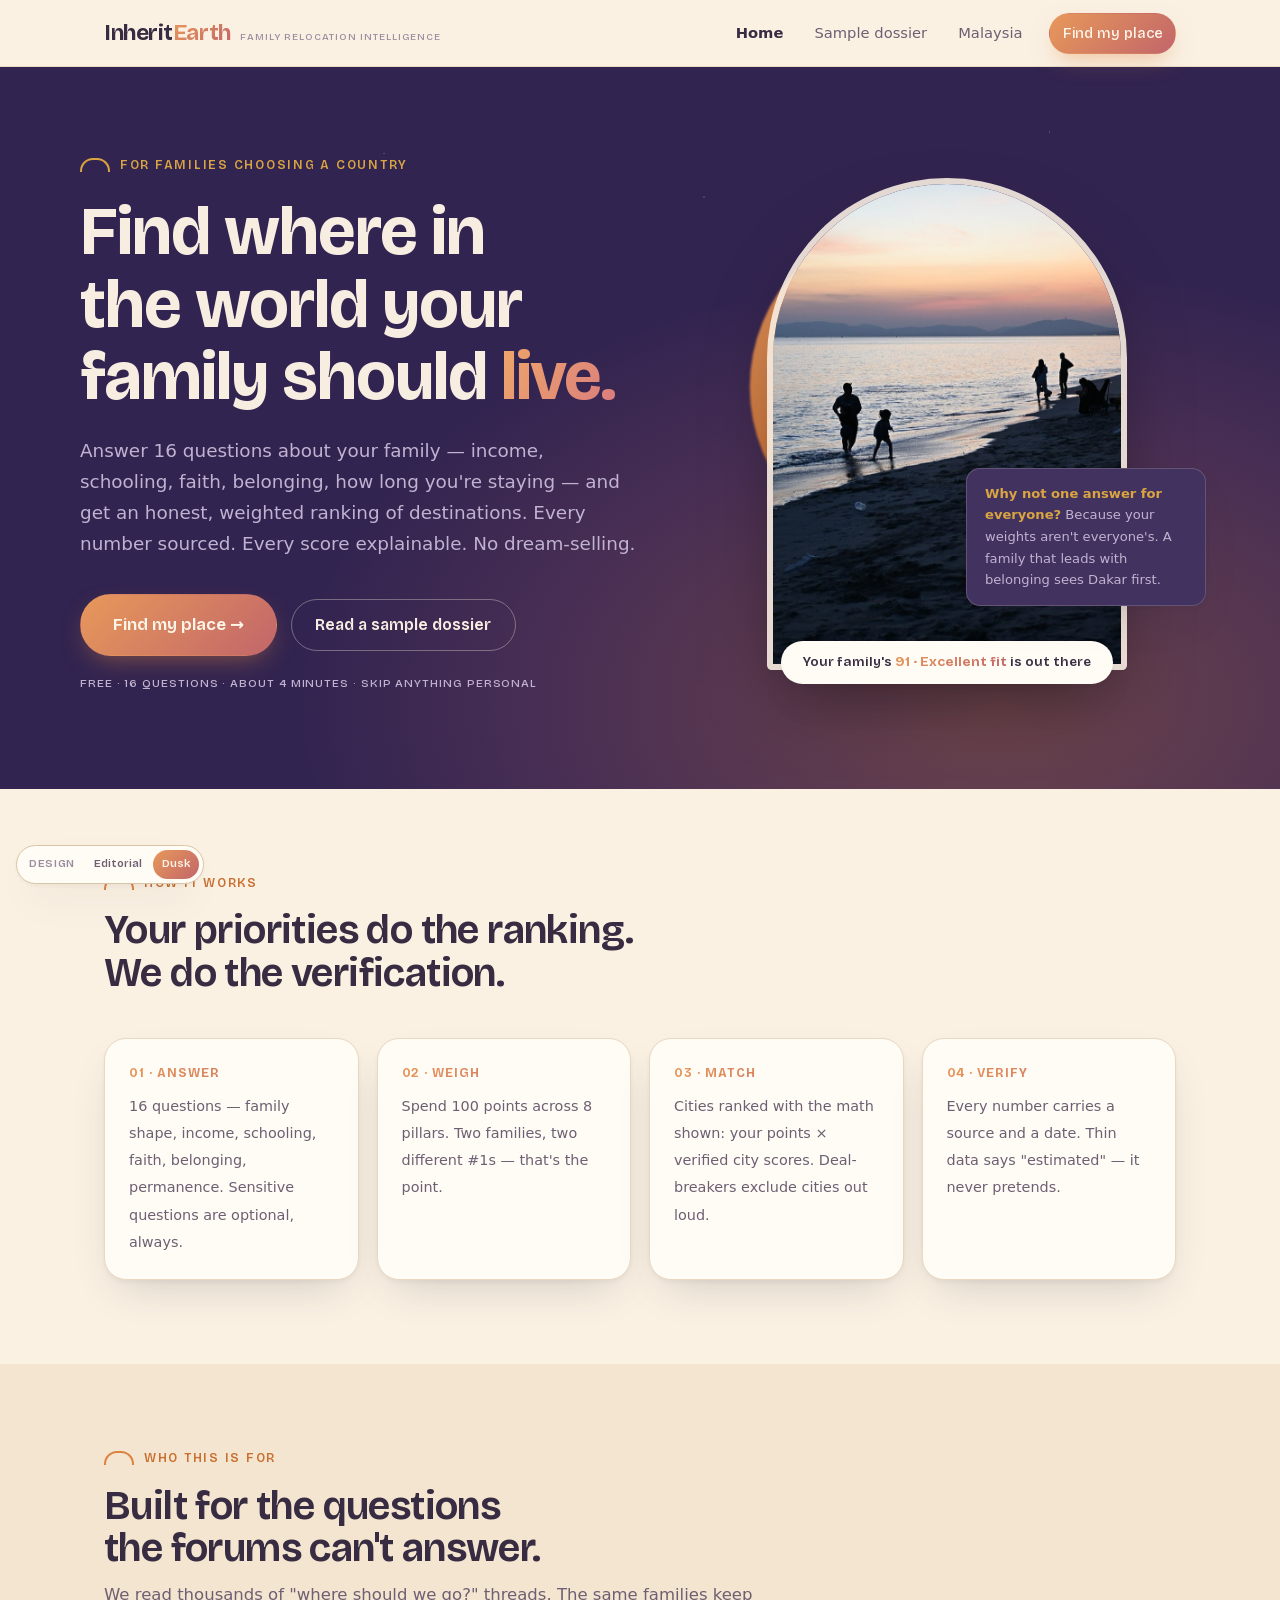
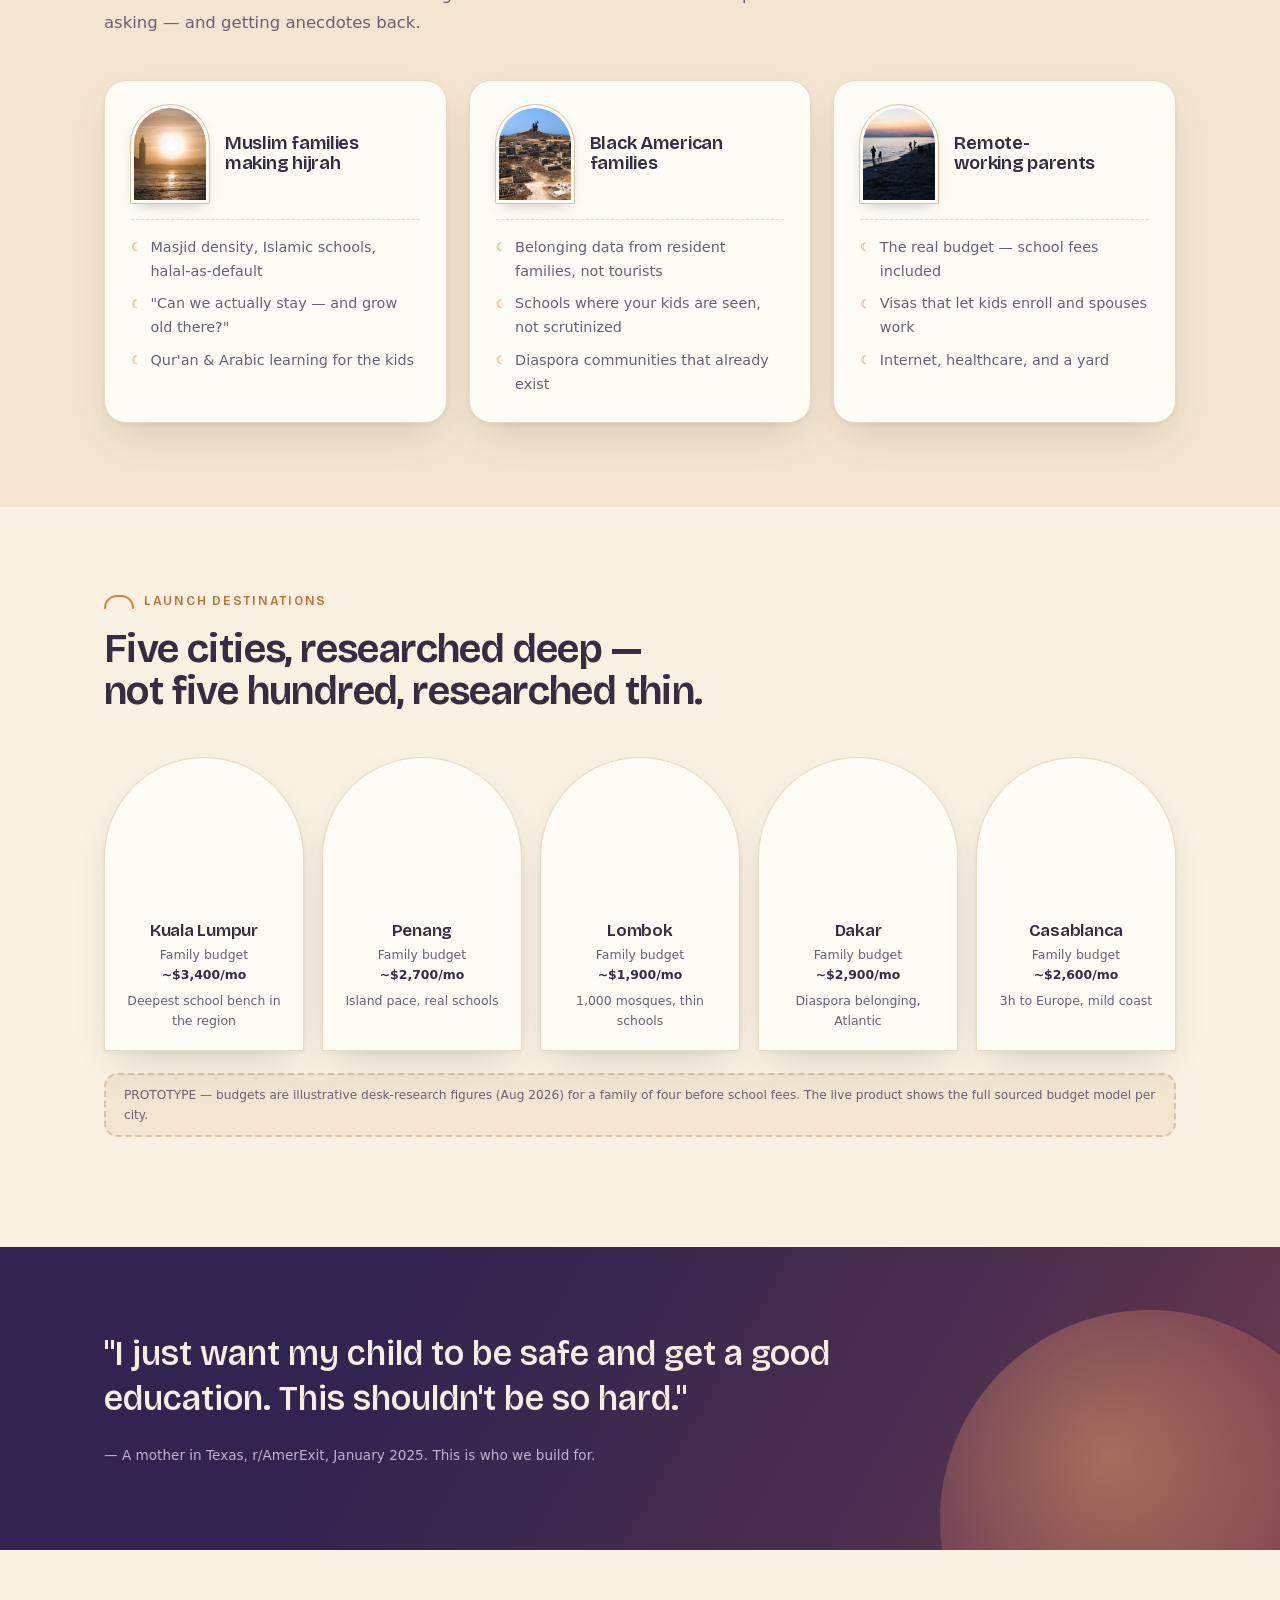
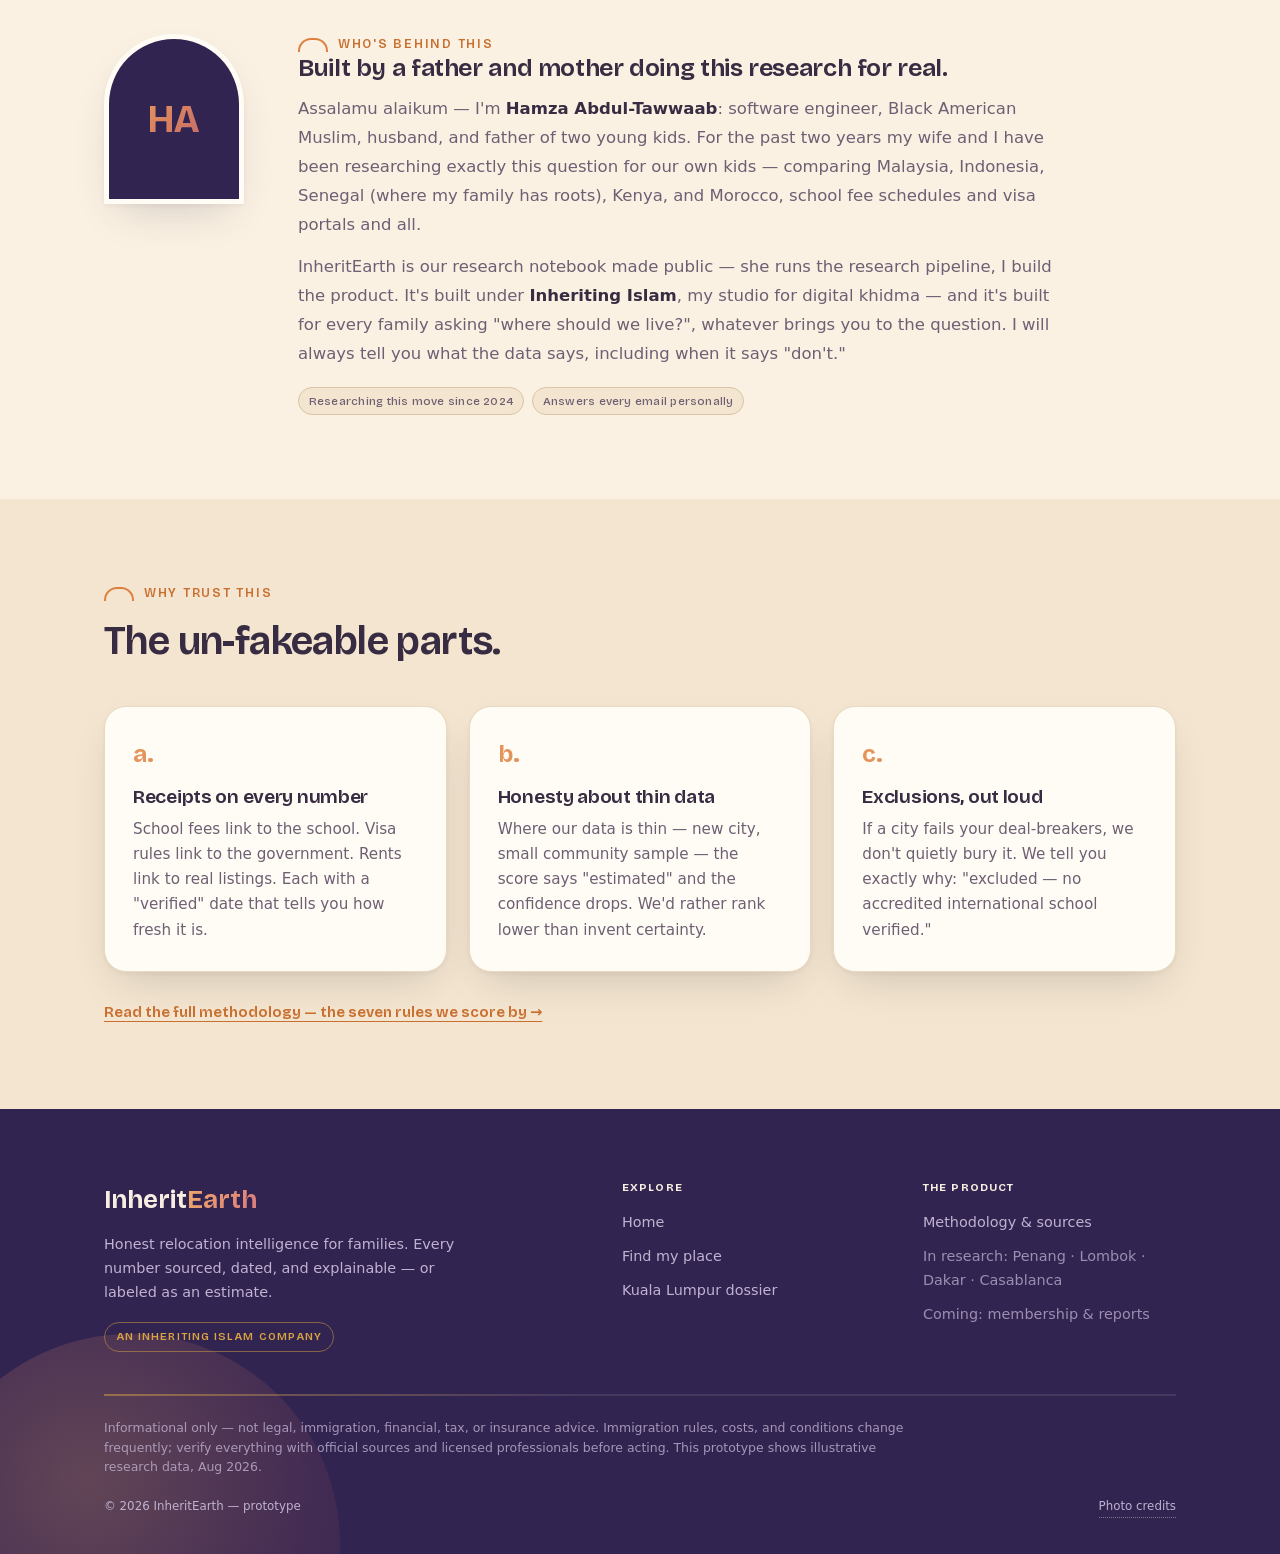
==== commit 035e9676: "Redesign 'Who this is for' cards: arch photo medallions + left-aligned content Arch shape reserved f" ====
--- a/v3/index.html
+++ b/v3/index.html
@@ -80,11 +80,14 @@
       <p>We read thousands of "where should we go?" threads. The same families keep asking — and getting anecdotes back.</p>
     </div>
     <div class="who">
-      <div class="card"><h3>Muslim families making hijrah</h3>
+      <div class="card">
+        <div class="who-head"><span class="who-arch" style="background-image:url('../assets/casablanca-sm.jpg');background-position:62% 28%"></span><h3>Muslim families making hijrah</h3></div>
         <ul><li>Masjid density, Islamic schools, halal-as-default</li><li>"Can we actually stay — and grow old there?"</li><li>Qur'an &amp; Arabic learning for the kids</li></ul></div>
-      <div class="card"><h3>Black American families</h3>
+      <div class="card">
+        <div class="who-head"><span class="who-arch" style="background-image:url('../assets/dakar-sm.jpg');background-position:50% 18%"></span><h3>Black American families</h3></div>
         <ul><li>Belonging data from resident families, not tourists</li><li>Schools where your kids are seen, not scrutinized</li><li>Diaspora communities that already exist</li></ul></div>
-      <div class="card"><h3>Remote-working parents</h3>
+      <div class="card">
+        <div class="who-head"><span class="who-arch" style="background-image:url('../assets/family-sm.jpg');background-position:60% 45%"></span><h3>Remote-working parents</h3></div>
         <ul><li>The real budget — school fees included</li><li>Visas that let kids enroll and spouses work</li><li>Internet, healthcare, and a yard</li></ul></div>
     </div>
   </div></section>
--- a/v3/styles.css
+++ b/v3/styles.css
@@ -108,9 +108,12 @@
 .method b{display:block;font-family:var(--disp);font-weight:700;font-size:.78rem;letter-spacing:.08em;text-transform:uppercase;background:var(--sun);-webkit-background-clip:text;background-clip:text;color:transparent;margin-bottom:8px}
 .method span{font-size:.9rem;color:var(--ink-2)}
 .who{display:grid;grid-template-columns:repeat(3,1fr);gap:22px}
-.who .card{border-radius:999px 999px var(--r) var(--r);padding-top:40px;text-align:center}
-.who ul{margin:14px 0 0;padding:0;list-style:none;display:grid;gap:8px;text-align:left}
-.who li{font-size:.9rem;color:var(--ink-2);padding-left:1.3em;position:relative}
+.who .card{padding:24px 26px 26px}
+.who-head{display:flex;align-items:center;gap:16px;margin-bottom:16px;padding-bottom:16px;border-bottom:1.5px dashed var(--line)}
+.who-arch{flex:0 0 78px;width:78px;height:98px;border-radius:999px 999px 12px 12px;background-size:cover;background-position:center;box-shadow:0 6px 16px -6px rgba(56,44,66,.35);border:3px solid var(--card);outline:1.5px solid var(--line-2)}
+.who-head h3{font-size:1.14rem;margin:0}
+.who ul{margin:0;padding:0;list-style:none;display:grid;gap:9px}
+.who li{font-size:.9rem;color:var(--ink-2);padding-left:1.35em;position:relative}
 .who li::before{content:"☾";position:absolute;left:0;color:var(--apricot);font-size:.8em;top:.2em}
 .dests{display:grid;grid-template-columns:repeat(5,1fr);gap:18px}
 .dest{background:var(--card);border:1px solid var(--line);border-radius:999px 999px var(--r) var(--r);overflow:hidden;text-align:center;padding:0 0 6px;display:flex;flex-direction:column;box-shadow:var(--shadow);transition:transform .18s ease}
@@ -234,10 +237,14 @@
 .doss-hero .chips{display:flex;gap:8px;flex-wrap:wrap;margin-top:16px}
 .doss-hero .chip{background:rgba(43,30,66,.6);border-color:rgba(247,237,224,.3);color:#EDE4D5}
 .doss-hero .chip .tick{color:#F0A868}
-.subnav{position:sticky;top:66px;z-index:40;background:color-mix(in srgb,var(--bg) 92%,transparent);backdrop-filter:blur(8px);border-bottom:1px solid var(--line);overflow-x:auto}
-.subnav-in{display:flex;gap:4px;padding:9px 0}
-.subnav a{font-family:var(--disp);font-weight:600;font-size:.74rem;letter-spacing:.04em;color:var(--ink-2);text-decoration:none;padding:.5em .9em;border-radius:999px;white-space:nowrap}
+.subnav{position:sticky;top:66px;z-index:40;background:transparent;pointer-events:none}
+.subnav-in{display:flex;gap:2px;padding:10px 6px;margin:10px auto 0;max-width:fit-content;background:color-mix(in srgb,var(--card) 88%,transparent);backdrop-filter:blur(12px);border:1px solid var(--line-2);border-radius:999px;box-shadow:var(--shadow);overflow-x:auto;pointer-events:auto;counter-reset:chap;scrollbar-width:none}
+.subnav-in::-webkit-scrollbar{display:none}
+.subnav a{font-family:var(--disp);font-weight:600;font-size:.72rem;letter-spacing:.03em;color:var(--ink-2);text-decoration:none;padding:.5em .85em .5em .7em;border-radius:999px;white-space:nowrap;display:inline-flex;align-items:baseline;gap:.5em;transition:background .15s,color .15s}
+.subnav a::before{counter-increment:chap;content:counter(chap,decimal-leading-zero);font-size:.58rem;font-weight:700;color:var(--apricot-2);opacity:.85}
 .subnav a:hover{background:var(--alt);color:var(--ink)}
+.subnav a.cur{background:var(--sun);color:#FFF6EA}
+.subnav a.cur::before{color:#FFE9CE}
 .dsec{padding:56px 0 8px}
 .dsec h2{font-size:clamp(1.6rem,3vw,2.2rem);margin-top:14px;margin-bottom:8px}
 .dsec>.wrap>p.intro{color:var(--ink-2);max-width:46em;margin-bottom:8px}
@@ -321,10 +328,10 @@
 .vswitch a:hover{color:var(--ink)}
 .vswitch a.cur{background:var(--sun);color:#FFF6EA}
 
-/* scroll reveal */
-body.anim .sec-head,body.anim .who .card,body.anim .grid3 .card,body.anim .dest,body.anim .rcard,body.anim .stat-t,body.anim .vcard,body.anim .rule,body.anim .commrep,body.anim .founder-in,body.anim .method>div{opacity:0;transform:translateY(20px);transition:opacity .65s ease,transform .65s cubic-bezier(.2,.7,.2,1)}
-body.anim .risen{opacity:1;transform:none}
-@media (prefers-reduced-motion: reduce){body.anim .sec-head,body.anim .who .card,body.anim .grid3 .card,body.anim .dest,body.anim .rcard,body.anim .stat-t,body.anim .vcard,body.anim .rule,body.anim .commrep,body.anim .founder-in,body.anim .method>div{opacity:1;transform:none}}
+/* scroll reveal — JS adds .will-rise before observing, so content is never hidden if JS fails */
+body.anim .will-rise{opacity:0;transform:translateY(20px);transition:opacity .65s ease,transform .65s cubic-bezier(.2,.7,.2,1)}
+body.anim .will-rise.risen{opacity:1;transform:none}
+@media (prefers-reduced-motion: reduce){body.anim .will-rise{opacity:1;transform:none}}
 
 /* responsive */
 @media (max-width:980px){
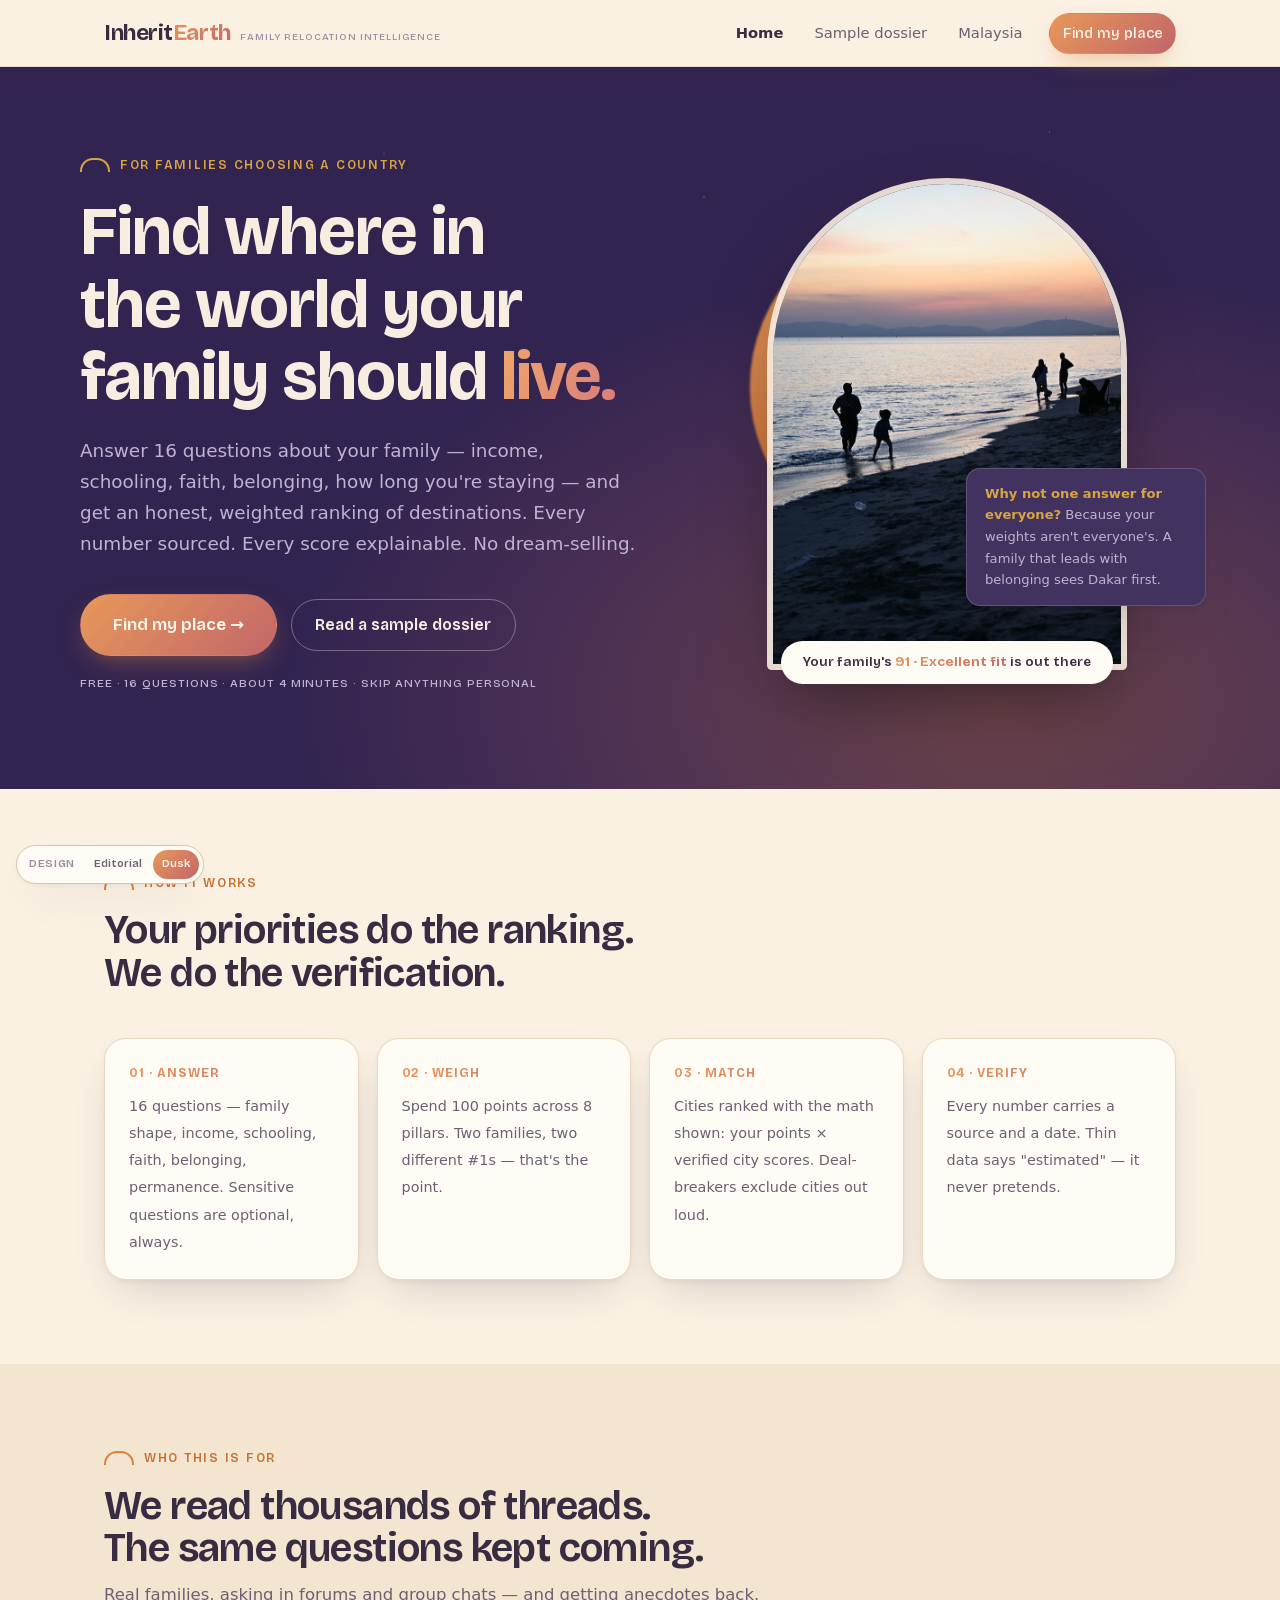
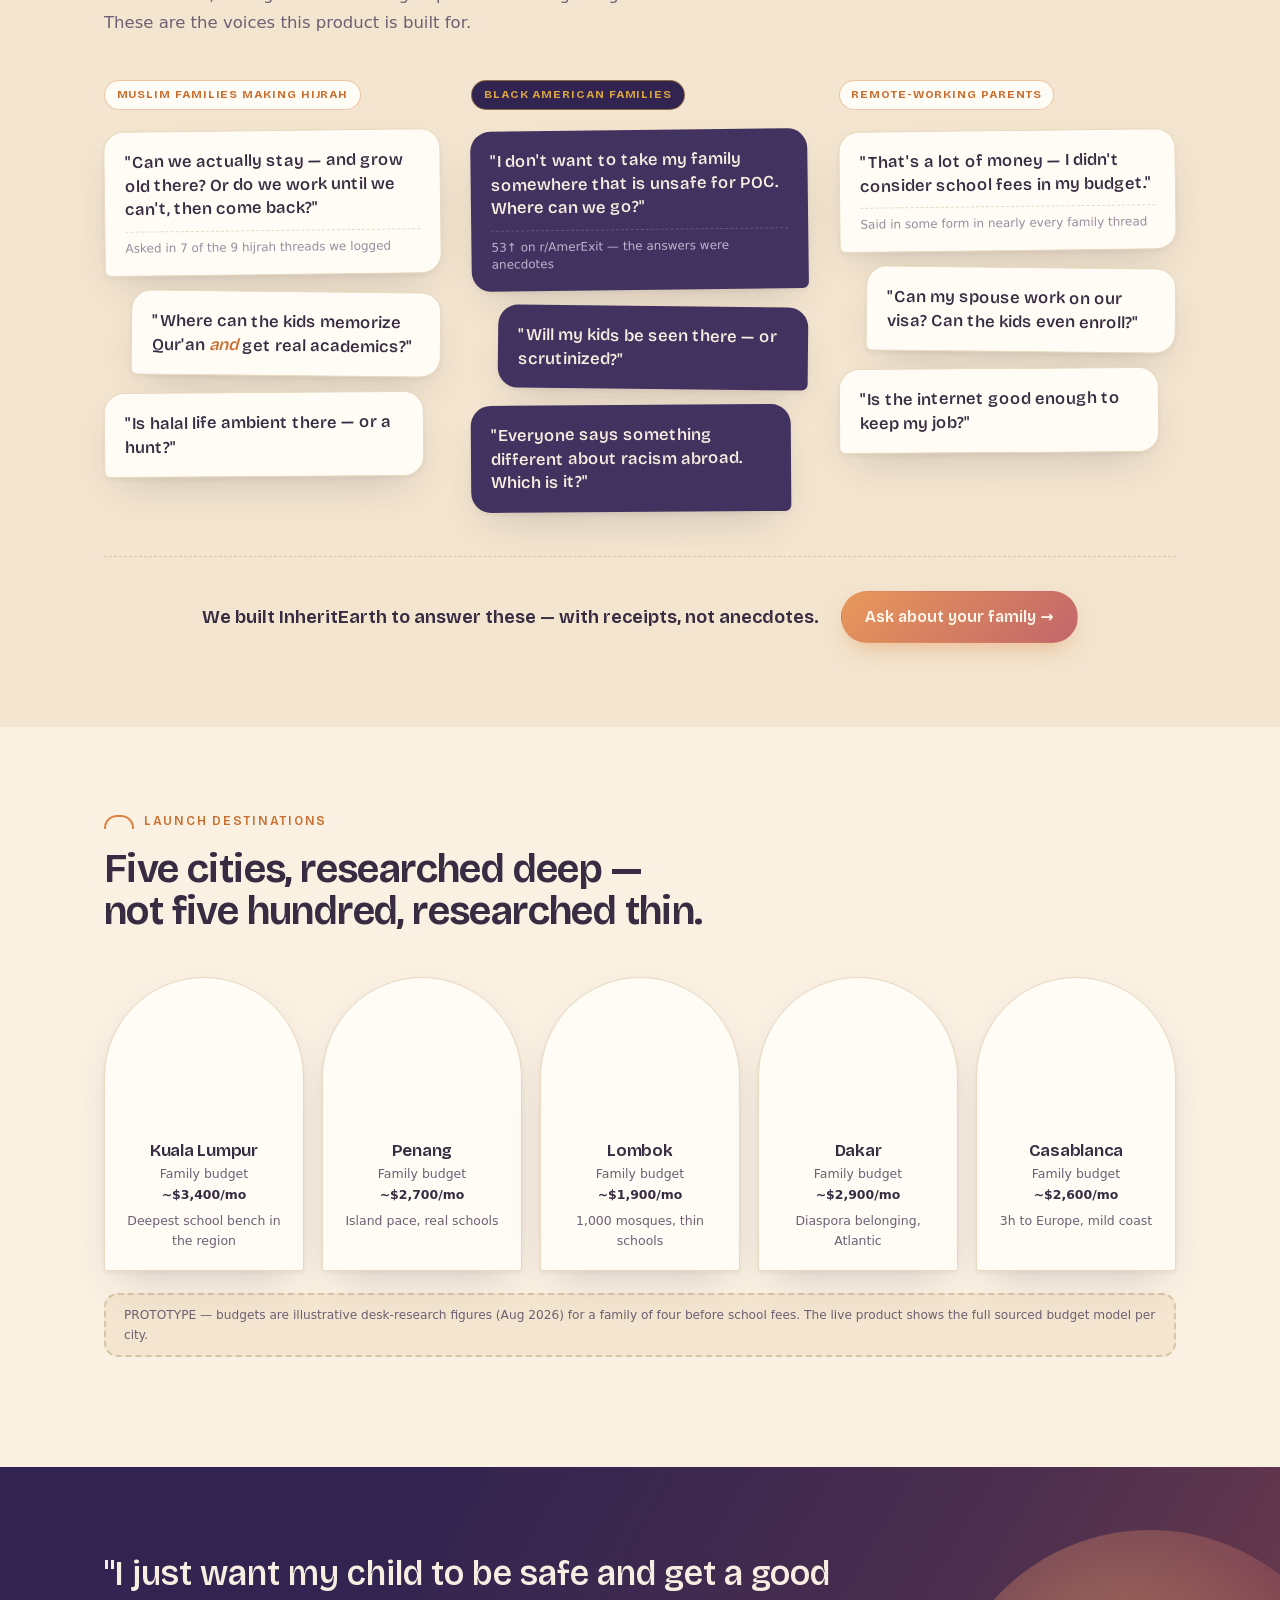
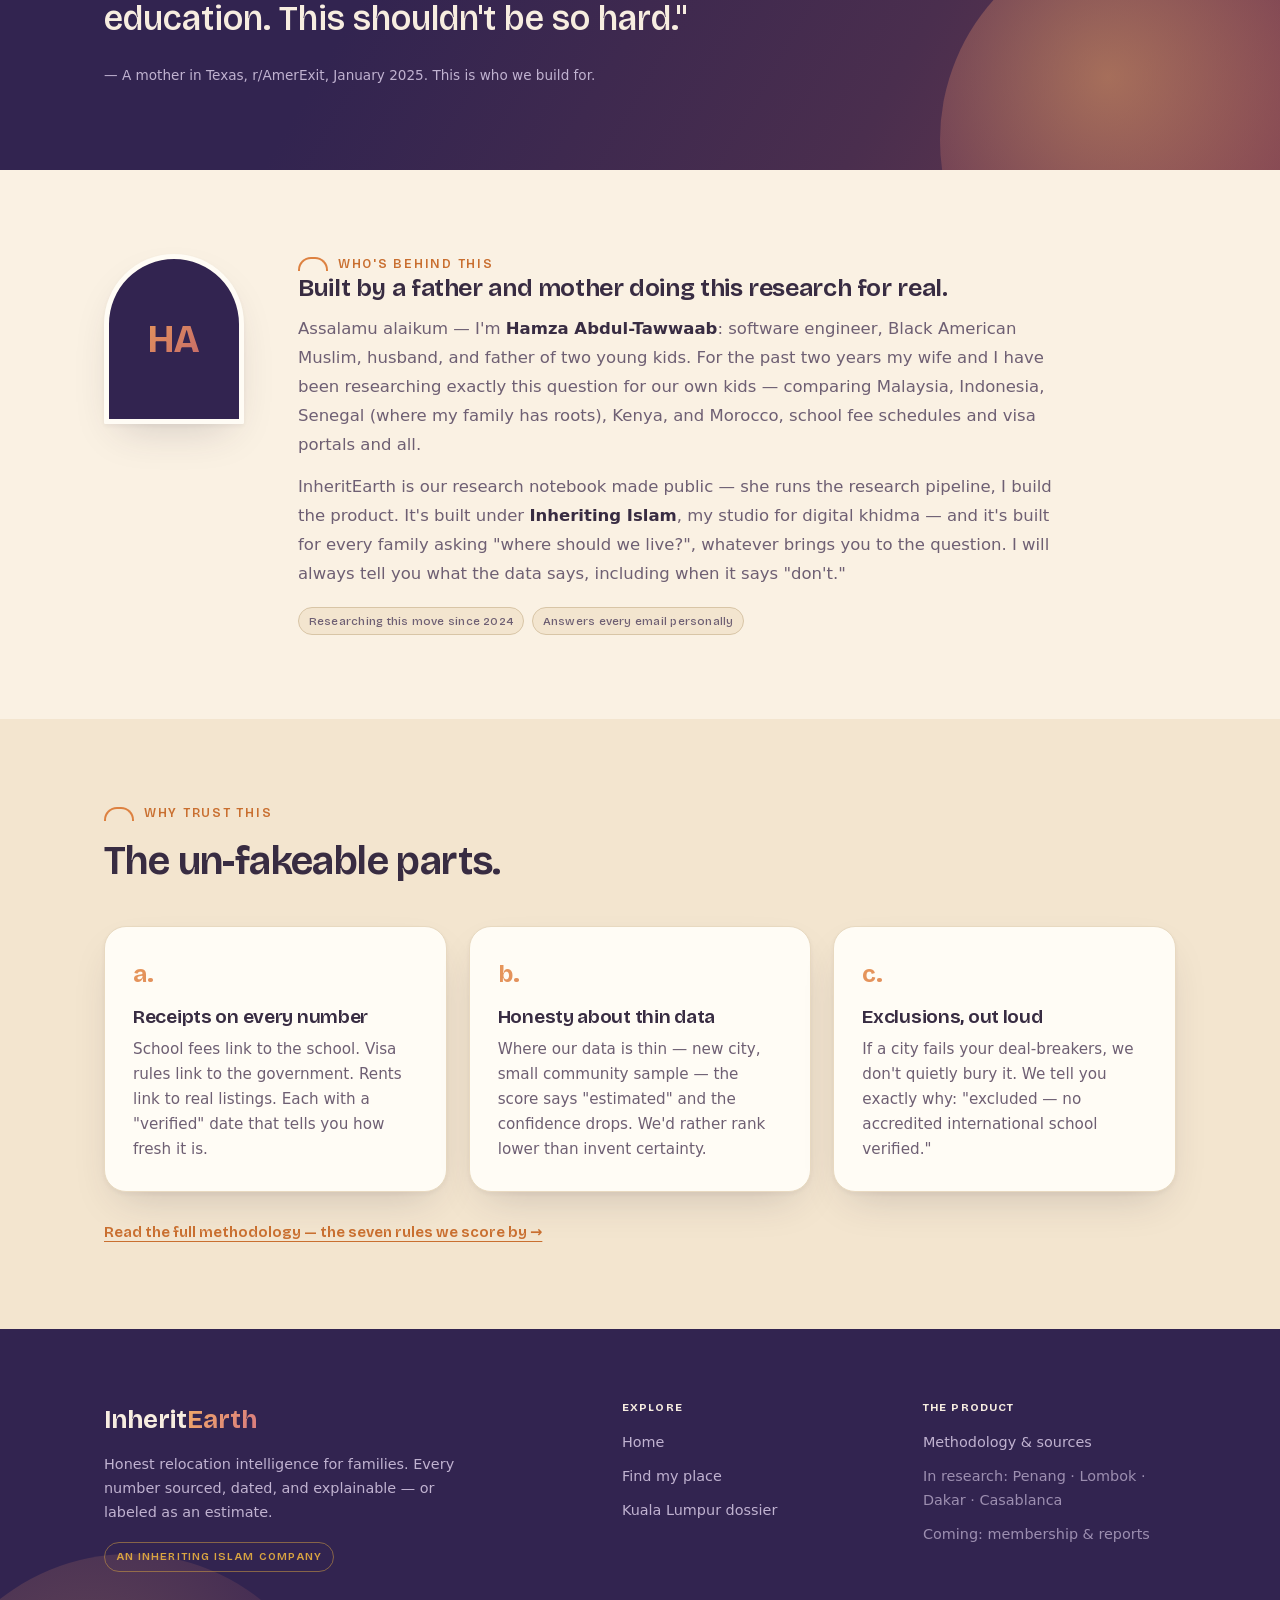
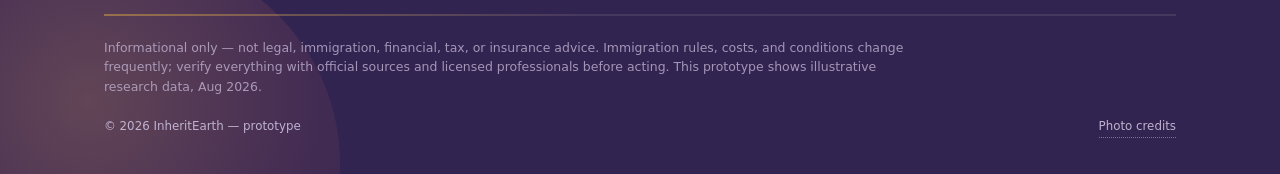
==== commit 6701c3c5: "Redesign 'Who this is for' as a question wall: staggered speech bubbles of real family voices Cards " ====
--- a/v3/index.html
+++ b/v3/index.html
@@ -76,19 +76,32 @@
   <section class="sec sec-alt"><div class="wrap">
     <div class="sec-head">
       <div class="eyebrow">Who this is for</div>
-      <h2>Built for the questions the forums can't answer.</h2>
-      <p>We read thousands of "where should we go?" threads. The same families keep asking — and getting anecdotes back.</p>
-    </div>
-    <div class="who">
-      <div class="card">
-        <div class="who-head"><span class="who-arch" style="background-image:url('../assets/casablanca-sm.jpg');background-position:62% 28%"></span><h3>Muslim families making hijrah</h3></div>
-        <ul><li>Masjid density, Islamic schools, halal-as-default</li><li>"Can we actually stay — and grow old there?"</li><li>Qur'an &amp; Arabic learning for the kids</li></ul></div>
-      <div class="card">
-        <div class="who-head"><span class="who-arch" style="background-image:url('../assets/dakar-sm.jpg');background-position:50% 18%"></span><h3>Black American families</h3></div>
-        <ul><li>Belonging data from resident families, not tourists</li><li>Schools where your kids are seen, not scrutinized</li><li>Diaspora communities that already exist</li></ul></div>
-      <div class="card">
-        <div class="who-head"><span class="who-arch" style="background-image:url('../assets/family-sm.jpg');background-position:60% 45%"></span><h3>Remote-working parents</h3></div>
-        <ul><li>The real budget — school fees included</li><li>Visas that let kids enroll and spouses work</li><li>Internet, healthcare, and a yard</li></ul></div>
+      <h2>We read thousands of threads. The same questions kept coming.</h2>
+      <p>Real families, asking in forums and group chats — and getting anecdotes back. These are the voices this product is built for.</p>
+    </div>
+    <div class="qwall">
+      <div class="qcol">
+        <span class="qtag">Muslim families making hijrah</span>
+        <div class="qb">"Can we actually stay — and grow old there? Or do we work until we can't, then come back?"<small>Asked in 7 of the 9 hijrah threads we logged</small></div>
+        <div class="qb">"Where can the kids memorize Qur'an <em>and</em> get real academics?"</div>
+        <div class="qb">"Is halal life ambient there — or a hunt?"</div>
+      </div>
+      <div class="qcol">
+        <span class="qtag alt">Black American families</span>
+        <div class="qb dark">"I don't want to take my family somewhere that is unsafe for POC. Where can we go?"<small>53↑ on r/AmerExit — the answers were anecdotes</small></div>
+        <div class="qb dark">"Will my kids be seen there — or scrutinized?"</div>
+        <div class="qb dark">"Everyone says something different about racism abroad. Which is it?"</div>
+      </div>
+      <div class="qcol">
+        <span class="qtag">Remote-working parents</span>
+        <div class="qb">"That's a lot of money — I didn't consider school fees in my budget."<small>Said in some form in nearly every family thread</small></div>
+        <div class="qb">"Can my spouse work on our visa? Can the kids even enroll?"</div>
+        <div class="qb">"Is the internet good enough to keep my job?"</div>
+      </div>
+    </div>
+    <div class="qwall-cta">
+      <p>We built InheritEarth to answer these — with receipts, not anecdotes.</p>
+      <button class="btn btn-brass" data-nav="quiz">Ask about your family →</button>
     </div>
   </div></section>
 
--- a/v3/styles.css
+++ b/v3/styles.css
@@ -489,3 +489,24 @@
   .brow .note{display:none}
   .sea-months,.sea-row{grid-template-columns:70px repeat(12,1fr);gap:3px}
 }
+
+/* ---- question wall (replaces who-cards) ---- */
+.qwall{display:grid;grid-template-columns:repeat(3,1fr);gap:30px;align-items:start}
+.qcol{display:grid;gap:16px;align-content:start}
+.qtag{justify-self:start;font-family:var(--disp);font-weight:700;font-size:.72rem;letter-spacing:.08em;text-transform:uppercase;color:var(--apricot-2);border:1.5px solid color-mix(in srgb,var(--apricot) 45%,transparent);border-radius:999px;padding:.4em 1em;margin-bottom:4px;background:var(--card)}
+.qtag.alt{color:var(--gold);border-color:color-mix(in srgb,var(--gold) 55%,transparent);background:var(--dusk);}
+.qb{position:relative;background:var(--card);border:1px solid var(--line);border-radius:20px 20px 20px 6px;padding:18px 20px;font-family:var(--disp);font-weight:560;font-size:1.04rem;line-height:1.42;color:var(--ink);box-shadow:var(--shadow)}
+.qb em{font-style:italic;color:var(--apricot-2)}
+.qb small{display:block;margin-top:10px;font-family:var(--sans);font-weight:400;font-size:.75rem;color:var(--ink-3);border-top:1px dashed var(--line);padding-top:8px}
+.qb.dark{background:var(--dusk-2);color:var(--on-dusk);border:0;border-radius:20px 20px 6px 20px}
+.qb.dark small{color:var(--on-dusk-2);border-top-color:rgba(247,237,224,.2)}
+.qcol .qb:nth-child(2){transform:rotate(-.7deg)}
+.qcol .qb:nth-child(3){transform:rotate(.6deg);justify-self:end;width:92%}
+.qcol .qb:nth-child(4){transform:rotate(-.4deg);width:95%}
+body.anim .qb.will-rise{transform:translateY(20px)}
+body.anim .qcol .qb.risen:nth-child(2){transform:rotate(-.7deg)}
+body.anim .qcol .qb.risen:nth-child(3){transform:rotate(.6deg)}
+body.anim .qcol .qb.risen:nth-child(4){transform:rotate(-.4deg)}
+.qwall-cta{display:flex;gap:22px;align-items:center;justify-content:center;flex-wrap:wrap;margin-top:44px;padding-top:34px;border-top:1.5px dashed var(--line-2)}
+.qwall-cta p{font-family:var(--disp);font-weight:640;font-size:1.15rem;color:var(--ink)}
+@media (max-width:980px){.qwall{grid-template-columns:1fr}.qcol .qb:nth-child(3),.qcol .qb:nth-child(4){width:100%;justify-self:stretch}}
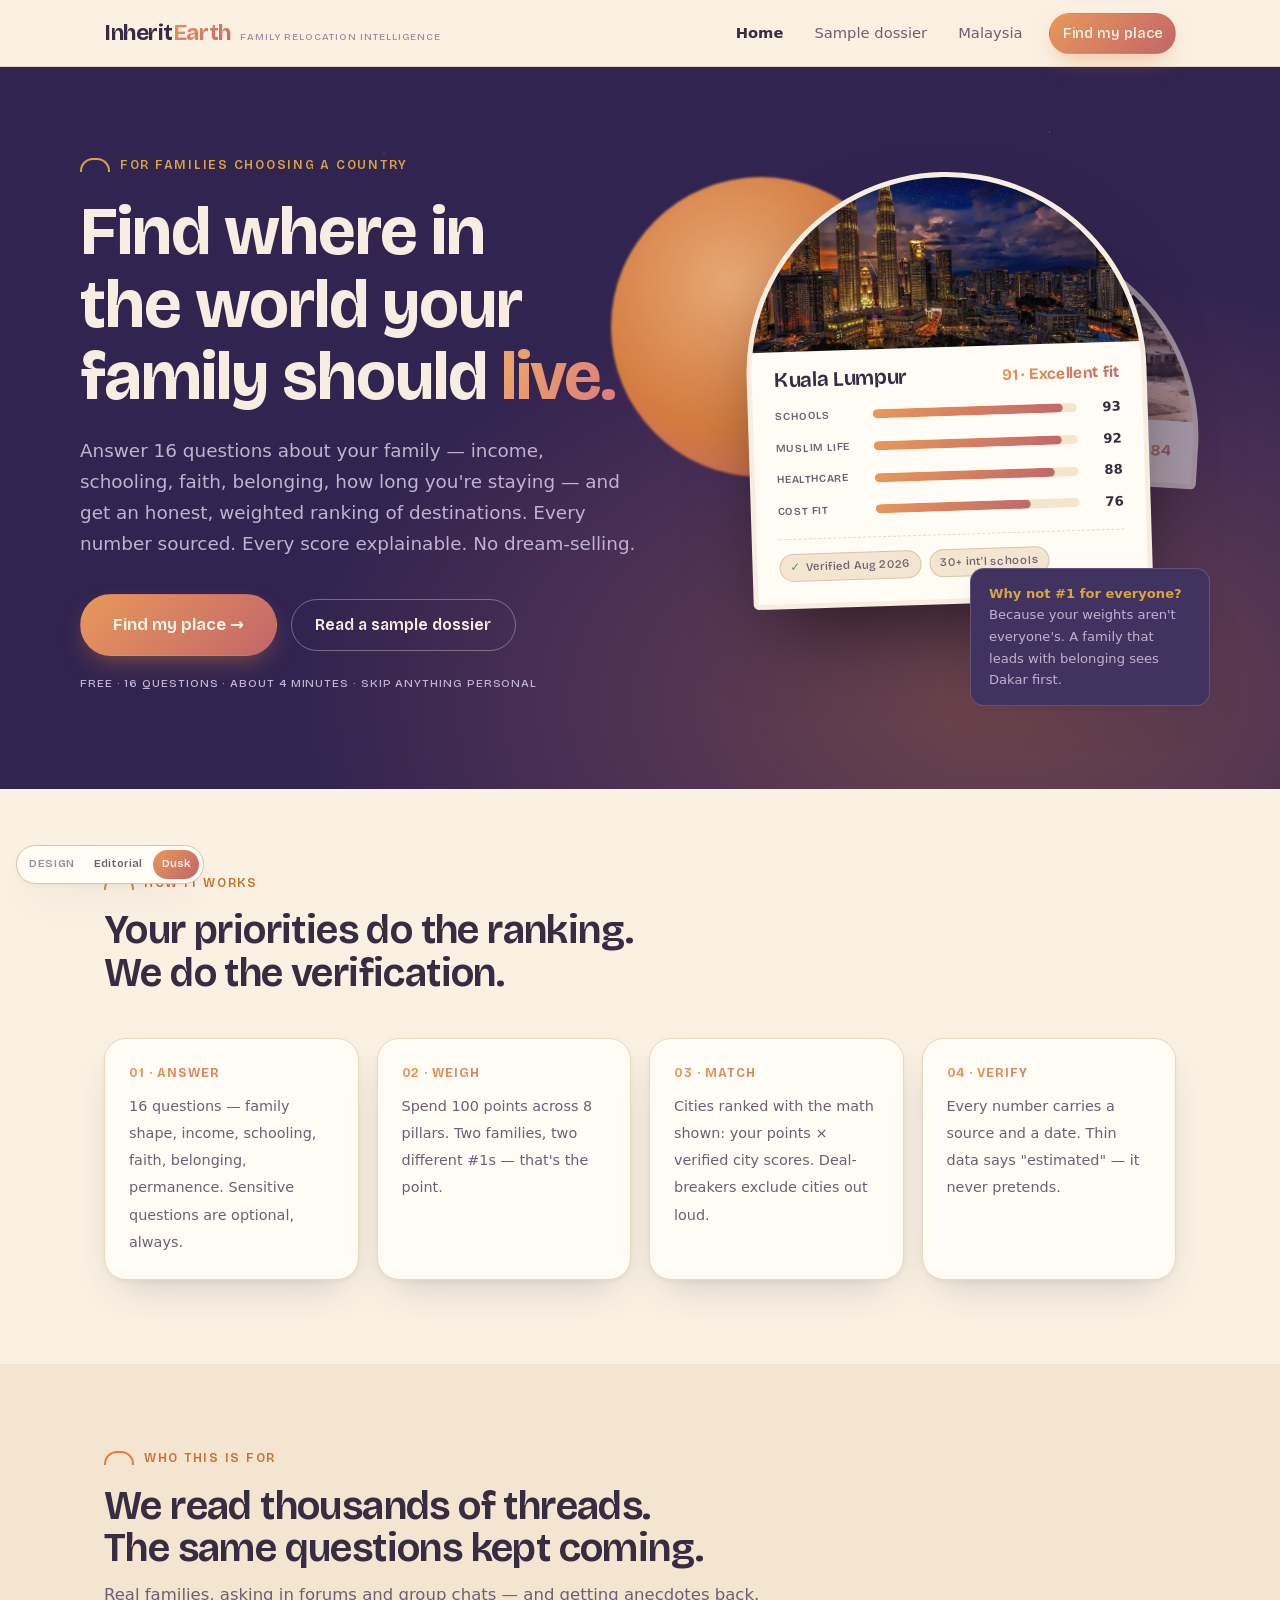
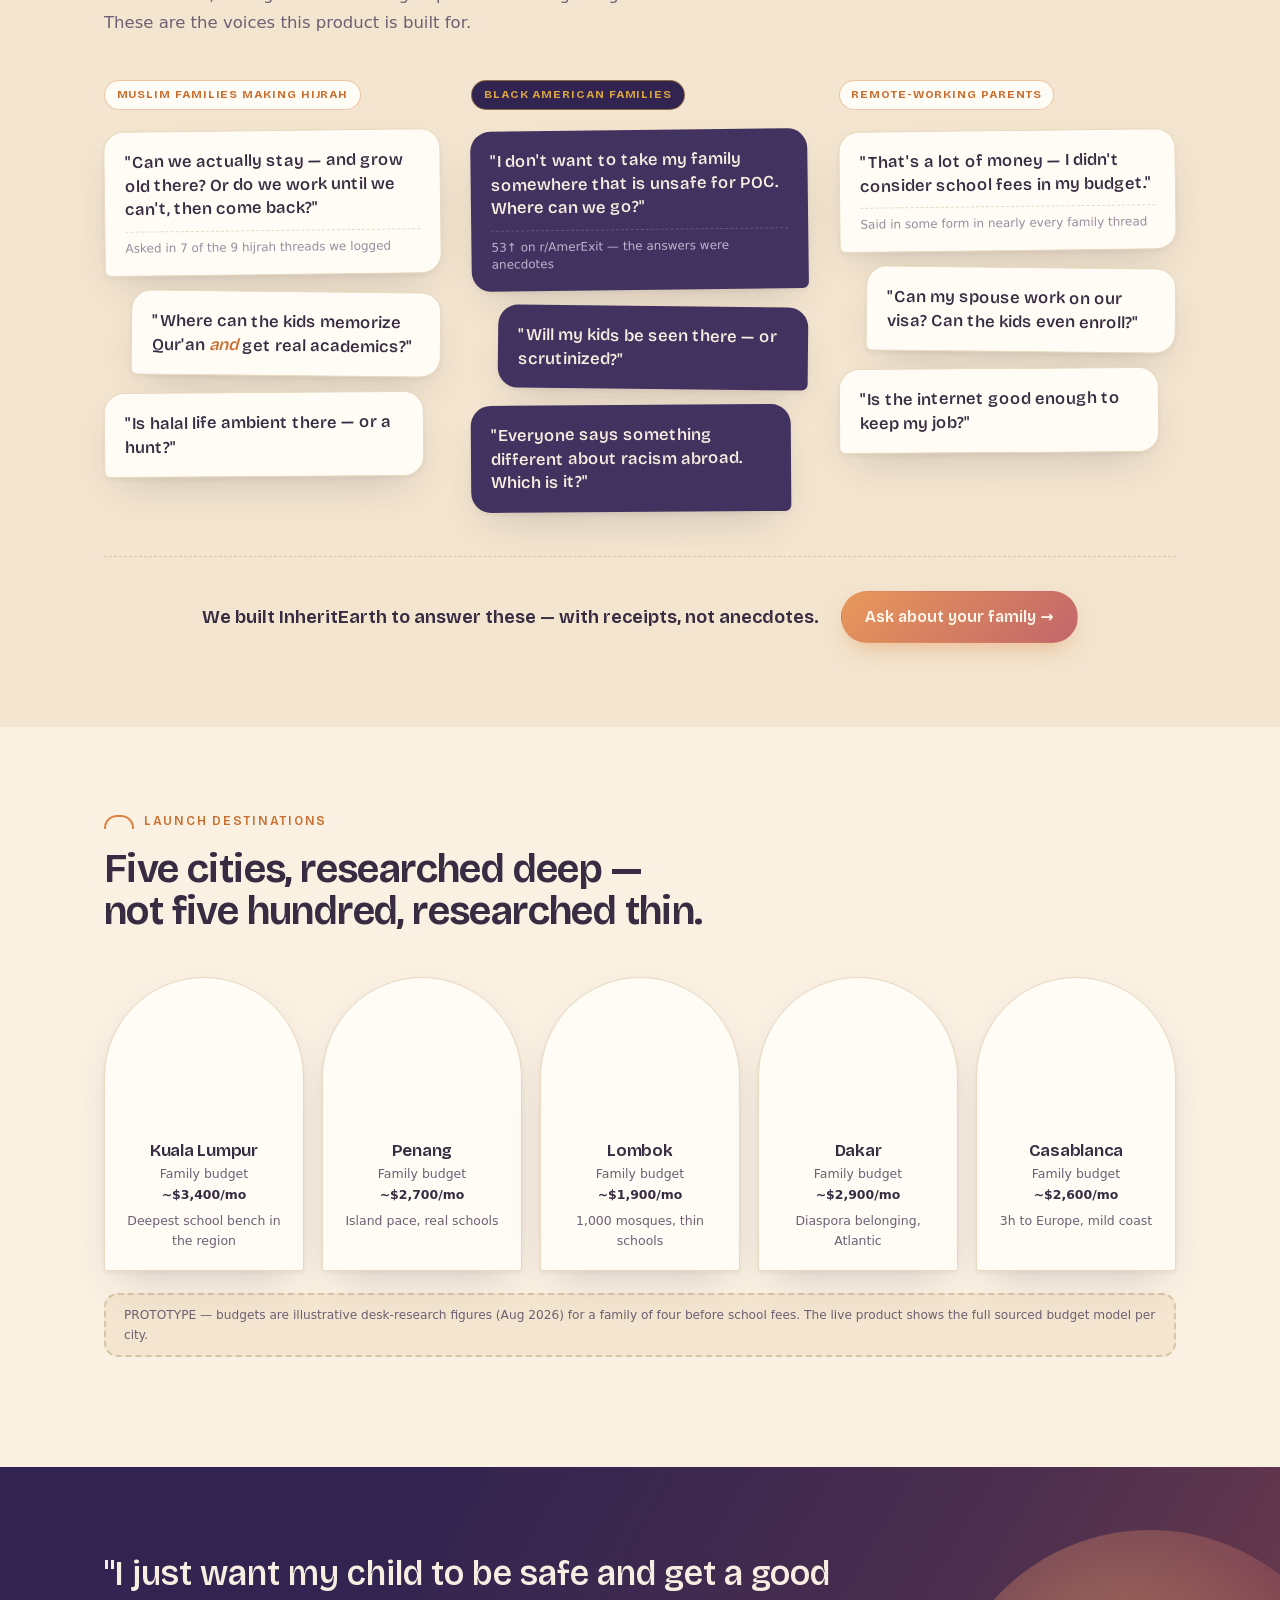
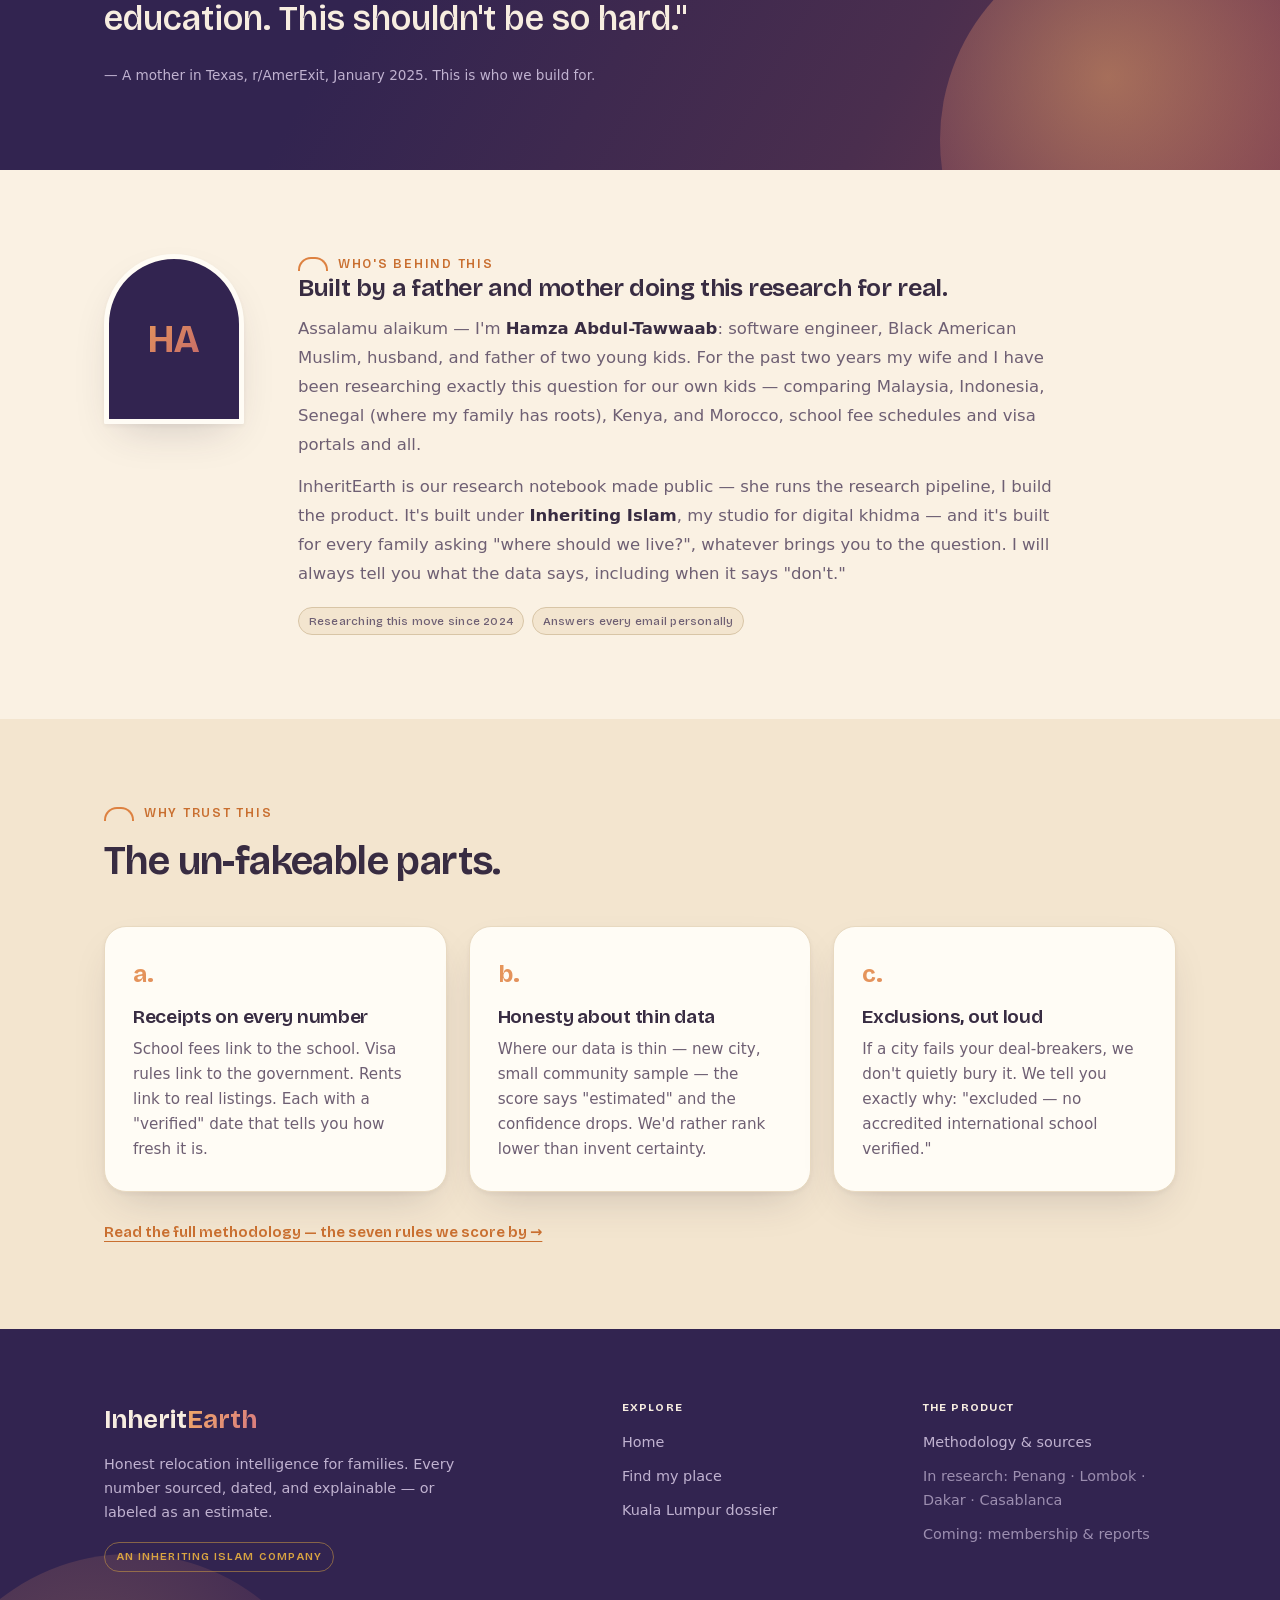
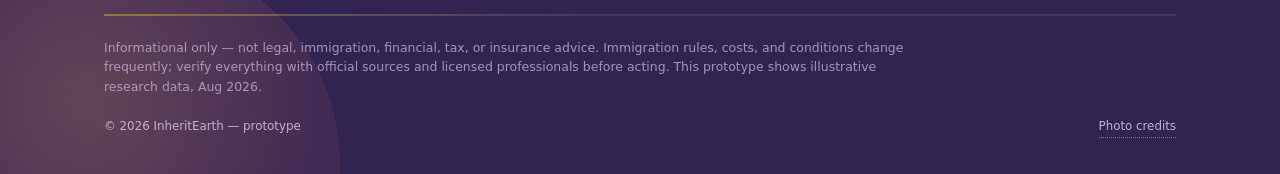
==== commit 5f56d648: "Dusk hero: adopt Editorial's dossier-card stack, fused with arch + sun Arch-topped score card (KL fr" ====
--- a/v3/index.html
+++ b/v3/index.html
@@ -54,9 +54,29 @@
     </div>
     <div class="arch-scene" aria-hidden="true">
       <div class="sun-disc"></div>
-      <div class="arch"><img src="../assets/family.jpg" alt=""></div>
-      <div class="arch-caption">Your family's <b>91 · Excellent fit</b> is out there</div>
-      <div class="hero-badge"><b>Why not one answer for everyone?</b> Because your weights aren't everyone's. A family that leads with belonging sees Dakar first.</div>
+      <div class="stack">
+        <article class="dcard back">
+          <div class="ph" style="background-image:url('../assets/dakar-sm.jpg')"></div>
+          <div class="bd"><h3>Dakar <span class="match">84</span></h3></div>
+        </article>
+        <article class="dcard front">
+          <div class="ph" style="background-image:url('../assets/kl-skyline-sm.jpg')"></div>
+          <div class="bd">
+            <h3>Kuala Lumpur <span class="match">91 · Excellent fit</span></h3>
+            <div class="rows">
+              <div class="drow"><span class="lbl">Schools</span><span class="meter"><i data-w="93" style="width:0"></i></span><span class="val">93</span></div>
+              <div class="drow"><span class="lbl">Muslim life</span><span class="meter"><i data-w="92" style="width:0"></i></span><span class="val">92</span></div>
+              <div class="drow"><span class="lbl">Healthcare</span><span class="meter"><i data-w="88" style="width:0"></i></span><span class="val">88</span></div>
+              <div class="drow"><span class="lbl">Cost fit</span><span class="meter"><i data-w="76" style="width:0"></i></span><span class="val">76</span></div>
+            </div>
+            <div class="foot">
+              <span class="chip"><span class="tick">✓</span> Verified Aug 2026</span>
+              <span class="chip">30+ int'l schools</span>
+            </div>
+          </div>
+        </article>
+      </div>
+      <div class="hero-badge"><b>Why not #1 for everyone?</b> Because your weights aren't everyone's. A family that leads with belonging sees Dakar first.</div>
     </div>
   </div></section>
 
--- a/v3/styles.css
+++ b/v3/styles.css
@@ -83,13 +83,13 @@
 .hero-note{font-family:var(--disp);font-weight:500;font-size:.72rem;letter-spacing:.08em;color:var(--on-dusk-2);margin-top:18px;text-transform:uppercase}
 /* arch composition */
 .arch-scene{position:relative;display:flex;justify-content:center;min-height:480px;align-items:flex-end}
-.sun-disc{position:absolute;width:340px;height:340px;border-radius:50%;background:radial-gradient(circle at 40% 35%,#F2B078,#DD8140 55%,#C2666A);top:8%;left:50%;transform:translateX(-58%);filter:blur(1px);opacity:.95;animation:sunrise 2.2s ease-out}
-@keyframes sunrise{from{transform:translateX(-58%) translateY(60px);opacity:0}to{transform:translateX(-58%) translateY(0);opacity:.95}}
+.sun-disc{position:absolute;width:300px;height:300px;border-radius:50%;background:radial-gradient(circle at 40% 35%,#F2B078,#DD8140 55%,#C2666A);top:1%;left:50%;transform:translateX(-112%);filter:blur(1px);opacity:.95;animation:sunrise 2.2s ease-out}
+@keyframes sunrise{from{transform:translateX(-112%) translateY(60px);opacity:0}to{transform:translateX(-112%) translateY(0);opacity:.95}}
 .arch{position:relative;width:min(360px,86%);aspect-ratio:3/4.1;border-radius:999px 999px 26px 26px;overflow:hidden;border:6px solid rgba(247,237,224,.9);box-shadow:0 40px 80px -24px rgba(0,0,0,.55)}
 .arch img{width:100%;height:100%;object-fit:cover}
 .arch-caption{position:absolute;bottom:-14px;left:50%;transform:translateX(-50%);background:var(--card);color:var(--ink);border-radius:999px;padding:10px 22px;font-family:var(--disp);font-weight:600;font-size:.85rem;box-shadow:var(--shadow);white-space:nowrap}
 .arch-caption b{background:var(--sun);-webkit-background-clip:text;background-clip:text;color:transparent}
-.hero-badge{position:absolute;right:-6px;bottom:64px;background:var(--dusk-2);border:1px solid rgba(247,237,224,.18);color:var(--on-dusk-2);border-radius:var(--r-sm);padding:14px 18px;font-size:.82rem;max-width:240px;box-shadow:var(--shadow)}
+.hero-badge{position:absolute;right:-10px;bottom:-30px;z-index:3;background:var(--dusk-2);border:1px solid rgba(247,237,224,.18);color:var(--on-dusk-2);border-radius:var(--r-sm);padding:14px 18px;font-size:.82rem;max-width:240px;box-shadow:var(--shadow)}
 .hero-badge b{color:var(--gold)}
 
 /* ---- sections ---- */
@@ -510,3 +510,19 @@
 .qwall-cta{display:flex;gap:22px;align-items:center;justify-content:center;flex-wrap:wrap;margin-top:44px;padding-top:34px;border-top:1.5px dashed var(--line-2)}
 .qwall-cta p{font-family:var(--disp);font-weight:640;font-size:1.15rem;color:var(--ink)}
 @media (max-width:980px){.qwall{grid-template-columns:1fr}.qcol .qb:nth-child(3),.qcol .qb:nth-child(4){width:100%;justify-self:stretch}}
+
+/* ---- hero dossier-card stack (Dusk fusion: arch-topped cards) ---- */
+.stack{position:relative;width:min(400px,92%);min-height:470px;margin-bottom:34px}
+.dcard{position:absolute;background:var(--card);color:var(--ink);border-radius:999px 999px 26px 26px;overflow:hidden;width:100%;box-shadow:0 40px 80px -24px rgba(0,0,0,.55);border:5px solid rgba(247,237,224,.92)}
+.dcard .ph{height:170px;background-size:cover;background-position:center}
+.dcard .bd{padding:18px 22px 22px}
+.dcard h3{font-size:1.3rem;display:flex;justify-content:space-between;align-items:baseline;gap:10px}
+.dcard .match{font-family:var(--disp);font-weight:700;font-size:.98rem;background:var(--sun);-webkit-background-clip:text;background-clip:text;color:transparent;white-space:nowrap}
+.dcard .rows{margin-top:14px;display:grid;gap:10px}
+.drow{display:grid;grid-template-columns:88px 1fr 34px;align-items:center;gap:10px}
+.drow .lbl{font-family:var(--disp);font-weight:600;font-size:.66rem;letter-spacing:.04em;text-transform:uppercase;color:var(--ink-2)}
+.drow .val{text-align:right;font-variant-numeric:tabular-nums;font-weight:700;font-size:.82rem}
+.dcard .foot{margin-top:16px;padding-top:14px;border-top:1.5px dashed var(--line);display:flex;gap:8px;flex-wrap:wrap}
+.dcard.back{transform:rotate(3.5deg) translate(60px,60px);opacity:.5;filter:saturate(.85)}
+.dcard.front{transform:rotate(-1.8deg)}
+@media (max-width:980px){.stack{min-height:440px}}
